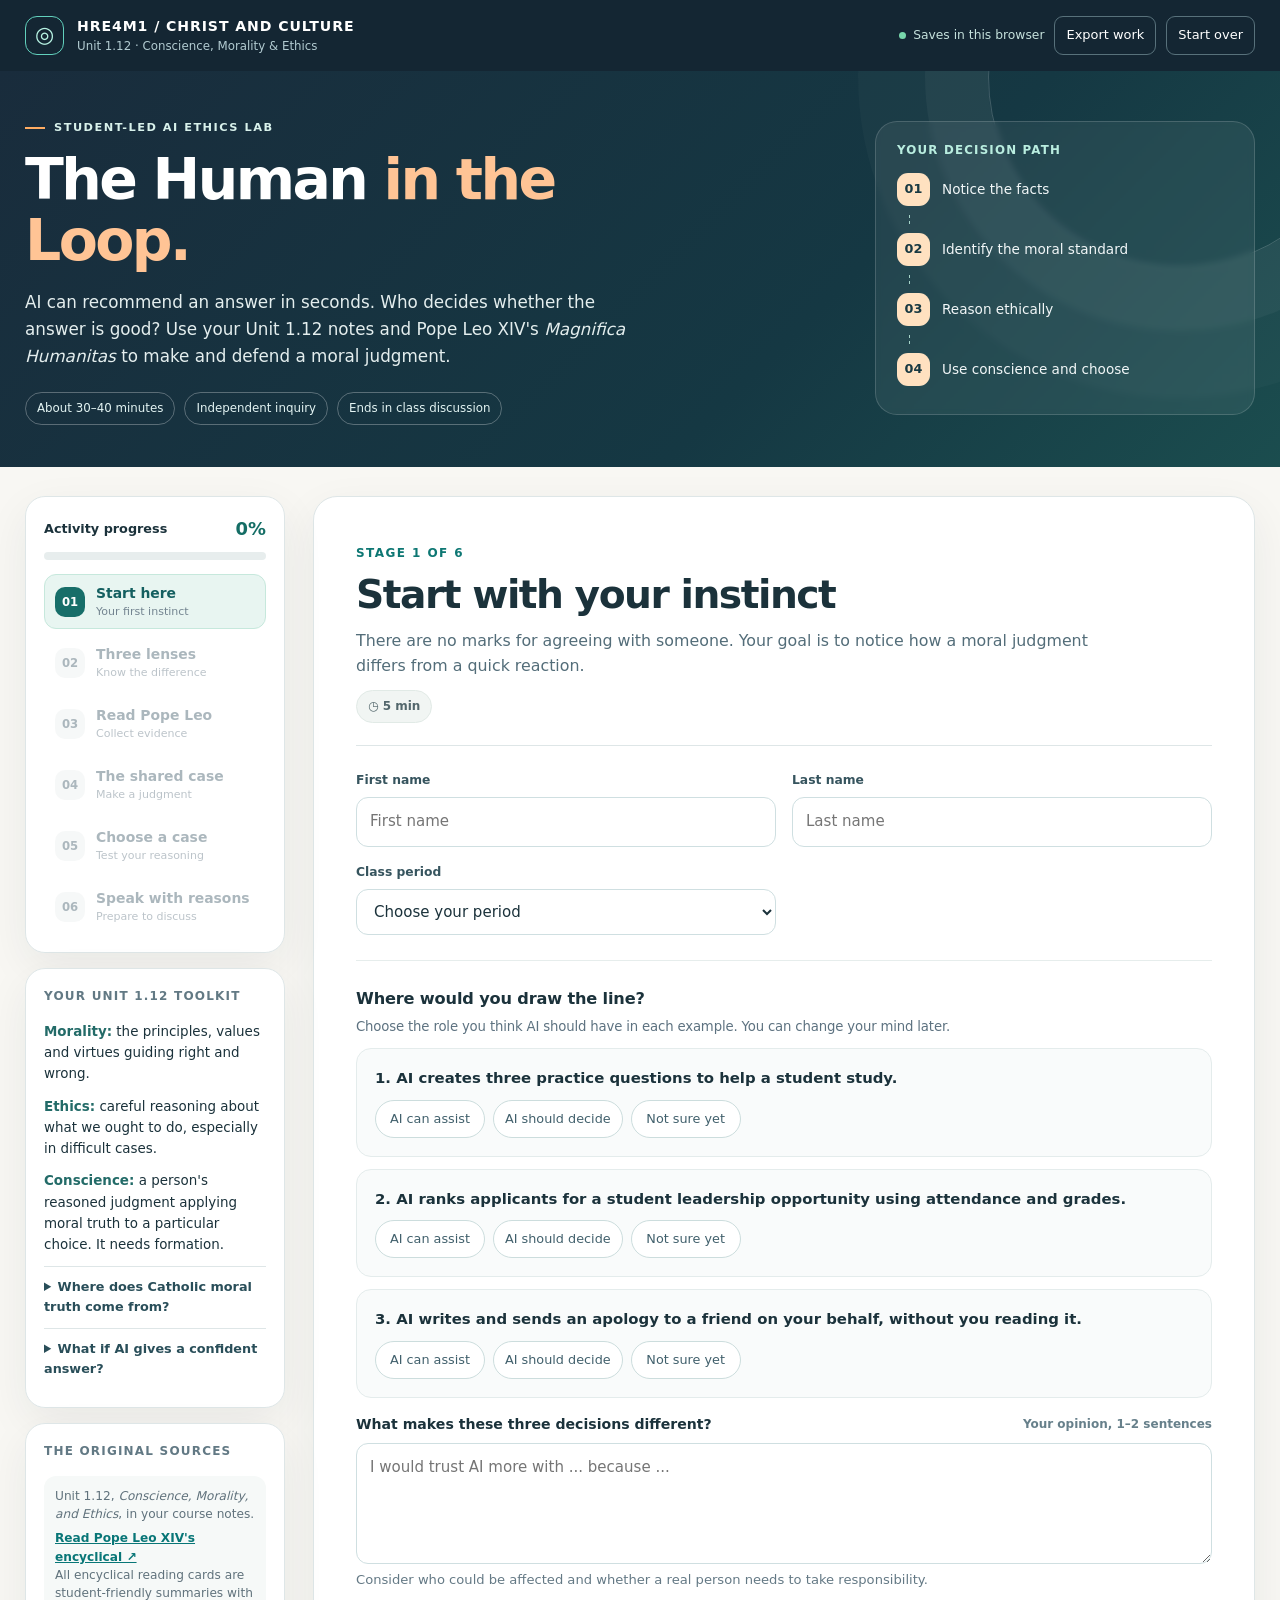
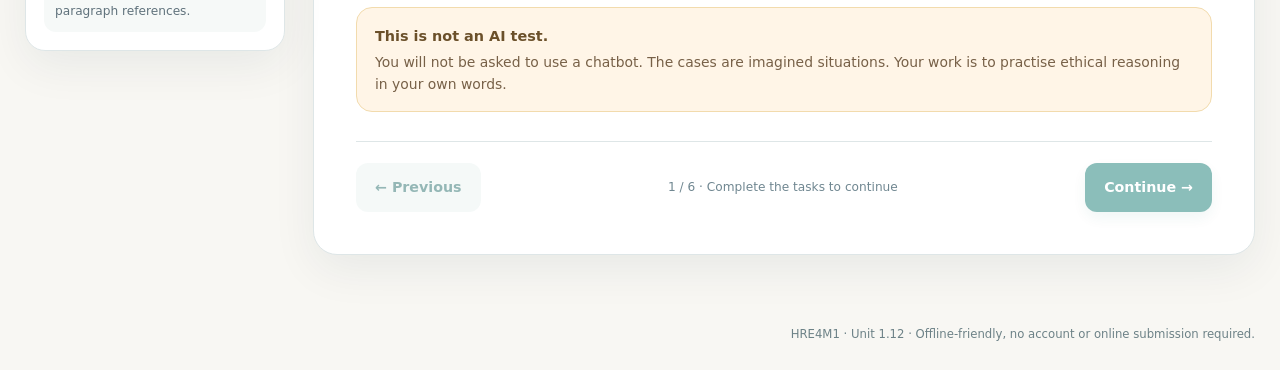
==== unit-1/ai-conscience-ethics-lab/index.html @ 75eed67e "Add Unit 1.12 AI conscience and ethics lab" ====
<!DOCTYPE html>
<html lang="en-CA">
<head>
<meta charset="UTF-8">
<meta name="viewport" content="width=device-width, initial-scale=1">
<meta name="theme-color" content="#152332">
<meta name="description" content="HRE4M1 Unit 1.12: A student-led Catholic moral discernment lab on AI, conscience, morality and ethics, engaging Pope Leo XIV's Magnifica Humanitas.">
<title>The Human in the Loop | HRE4M1 Unit 1.12</title>
<style>
:root{--navy:#142633;--navy2:#1f3c4b;--ink:#1b323b;--muted:#5d7280;--line:#dee6e7;--paper:#f8f7f3;--card:#fff;--sky:#dceaf0;--aqua:#137b7b;--aqua2:#e0f3ef;--tangerine:#ffac62;--gold:#c58d44;--gold2:#fff5e7;--lavender:#eae8f9;--red:#b0443d;--redbg:#fff1ee;--shadow:0 15px 45px rgba(19,45,53,.065);--radius:21px;--max:1300px}
*{box-sizing:border-box}html{scroll-behavior:smooth}body{margin:0;color:var(--ink);background:var(--paper);font:16px/1.58 system-ui,-apple-system,"Segoe UI",Arial,sans-serif}button,input,select,textarea{font:inherit}button{cursor:pointer}button:disabled{cursor:not-allowed;opacity:.48}a{color:#087677}a:hover{text-decoration-thickness:2px}::selection{background:#ccede8;color:#122930}
.sr{position:absolute;width:1px;height:1px;padding:0;margin:-1px;overflow:hidden;clip:rect(0,0,0,0);white-space:nowrap;border:0}
:focus-visible{outline:3px solid #e59a55;outline-offset:3px}
.topbar{background:var(--navy);color:#fff}.topbar-inner{max-width:var(--max);padding:15px 25px;display:flex;align-items:center;justify-content:space-between;gap:16px;margin:auto}.brand{display:flex;align-items:center;gap:13px}.brand-icon{height:39px;width:39px;border:1.5px solid #62d1bd;border-radius:12px;display:grid;place-items:center;color:#b7f3e3;font-size:22px;font-weight:900}.brand strong{display:block;letter-spacing:.065em;font-size:.88rem}.brand small{display:block;color:#b2cbd1;font-size:.74rem}.top-actions{display:flex;gap:10px;align-items:center}.save-state{color:#c5e1dc;font-size:.77rem;white-space:nowrap;display:flex;gap:7px;align-items:center}.dot{width:7px;height:7px;display:inline-block;border-radius:50%;background:#77d6ab}.text-btn{background:transparent;border:1px solid #58717b;color:#fff;border-radius:9px;padding:8px 11px;font-size:.81rem}.text-btn:hover{background:#2f4b57}
.hero{background:linear-gradient(135deg,#192c3c 0%,#153843 63%,#205e58 130%);color:#fff;position:relative;overflow:hidden}.hero:before{content:"";position:absolute;width:380px;height:380px;right:-90px;top:-185px;border:1px solid #ffffff30;border-radius:50%;box-shadow:0 0 0 63px #ffffff0a,0 0 0 130px #ffffff06}.hero-inner{max-width:var(--max);margin:auto;padding:40px 25px 42px;display:grid;grid-template-columns:1.18fr .82fr;gap:40px;align-items:center;position:relative;z-index:1}.eyebrow{display:inline-flex;gap:9px;align-items:center;text-transform:uppercase;letter-spacing:.13em;font-weight:800;font-size:.71rem;color:#d8f1eb}.eyebrow:before{content:"";width:20px;height:2px;background:var(--tangerine)}h1{margin:12px 0 10px;font-size:clamp(2rem,4.45vw,3.7rem);line-height:1.08;max-width:680px;letter-spacing:-.045em}h1 em{font-style:normal;color:#ffc495}.hero p{color:#e4eeee;max-width:620px;font-size:1.05rem;line-height:1.62}.hero-meta{display:flex;gap:9px;flex-wrap:wrap;margin-top:22px}.pill-dark{padding:6px 11px;border:1px solid #ffffff4a;color:#e3f4f3;border-radius:999px;font-size:.74rem}.signal{background:#ffffff10;border:1px solid #ffffff29;border-radius:22px;padding:19px 21px;max-width:380px;justify-self:end;width:100%;backdrop-filter:blur(3px)}.signal b{display:block;letter-spacing:.1em;color:#b9eddf;font-size:.74rem;margin-bottom:13px}.signal-row{display:flex;gap:12px;align-items:center;margin:9px 0}.signal-n{height:33px;width:33px;flex:none;display:grid;place-items:center;border-radius:11px;background:#ffe1c0;color:#183942;font-weight:900;font-size:.8rem}.signal-row span{font-size:.85rem;color:#f2f7f8}.signal-arrow{margin:0 0 0 12px;display:block;height:9px;border-left:1px dashed #a4d3c8}
.layout{max-width:var(--max);margin:0 auto;display:grid;grid-template-columns:260px minmax(0,1fr);gap:28px;padding:29px 25px 70px}.rail{align-self:start;position:sticky;top:18px;min-width:0}.rail-card{background:var(--card);border:1px solid var(--line);border-radius:20px;box-shadow:var(--shadow);padding:18px;margin-bottom:15px}.rail-title{font-size:.75rem;text-transform:uppercase;letter-spacing:.1em;color:#627984;font-weight:800;margin:0 0 15px}.progress-header{display:flex;justify-content:space-between;gap:10px;align-items:center;font-size:.8rem;font-weight:800}.progress-header strong{font-size:1.12rem;color:#146d65}.progress-track{height:8px;border-radius:99px;background:#e7eded;overflow:hidden;margin:9px 0 6px}.progress-fill{height:100%;background:linear-gradient(90deg,#0e817f,#61bf9f);border-radius:99px;transition:width .3s}.stepnav{display:flex;flex-direction:column;gap:6px;margin-top:14px}.stepbtn{width:100%;display:flex;align-items:center;gap:11px;background:transparent;text-align:left;border:1px solid transparent;border-radius:12px;padding:10px;line-height:1.2;color:#526a77}.stepbtn:not(:disabled):hover{background:#f2f8f8}.stepbtn.active{color:#145f60;background:#e8f5f1;border-color:#c6e8dc}.step-num{width:30px;height:30px;border-radius:10px;display:grid;place-items:center;background:#eef1f1;flex:none;font-size:.73rem;font-weight:900}.active .step-num{background:#176e69;color:#fff}.stepbtn.done .step-num{background:#cdeee3;color:#08765e}.stepbtn strong{font-size:.87rem;display:block}.stepbtn small{font-size:.69rem;color:#738490;display:block;margin-top:3px}.mini-tool p{margin:0 0 11px;font-size:.84rem}.term{font-weight:800;color:#236b68}.mini-tool details{border-top:1px solid var(--line);padding:10px 0;font-size:.8rem}.mini-tool summary{cursor:pointer;font-weight:800;color:#294e59}.mini-tool details p{margin:7px 0 0;color:#566e79}.source-small{border-radius:12px;background:#f6f9f8;padding:11px;font-size:.76rem;line-height:1.5;color:#60727c}.source-small a{display:block;margin-top:6px;font-weight:800}.main{min-width:0}.stage{background:#fff;border:1px solid var(--line);border-radius:24px;box-shadow:var(--shadow);padding:clamp(22px,3.5vw,42px);min-height:565px}.stage-top{display:flex;gap:12px;justify-content:space-between;align-items:start;flex-wrap:wrap;border-bottom:1px solid var(--line);padding-bottom:22px;margin-bottom:25px}.step-kicker{display:inline-block;color:#0d7773;font-size:.75rem;font-weight:900;letter-spacing:.12em;text-transform:uppercase}.stage h2{font-size:clamp(1.58rem,3.1vw,2.45rem);letter-spacing:-.038em;line-height:1.13;margin:9px 0}.stage-desc{font-size:.99rem;color:#536d79;max-width:780px;margin:10px 0 0}.est{display:inline-flex;align-items:center;background:#f1f5f3;border:1px solid #e1eae6;border-radius:999px;padding:6px 11px;color:#53676c;font-size:.75rem;white-space:nowrap;font-weight:750}.block-label{font-weight:900;font-size:1.01rem;margin:22px 0 11px;display:block;letter-spacing:-.01em}.block-label small{font-weight:400;color:var(--muted);display:block;line-height:1.45;margin-top:5px;font-size:.83rem}.hint{color:#647985;font-size:.82rem;margin:6px 0}.choice-grid{display:grid;grid-template-columns:repeat(3,minmax(0,1fr));gap:10px}.choice-card{background:#fff;border:1.5px solid #dbe5e6;border-radius:14px;padding:14px;min-height:76px;color:#25404e;text-align:left;font-size:.86rem;font-weight:700;line-height:1.45;transition:background .13s,border-color .13s,transform .13s}.choice-card:hover:not(:disabled){border-color:#4cafa4;transform:translateY(-1px)}.choice-card.selected{background:#e7f6f1;border-color:#13837d;box-shadow:inset 0 0 0 1px #13837d;color:#0b5f59}.choice-card.muted{opacity:.75}.field-grid{display:grid;grid-template-columns:repeat(2,minmax(0,1fr));gap:16px}.field label{display:block;font-size:.77rem;font-weight:850;color:#36545e;margin-bottom:7px}.field input,.field select,.field textarea,.big-text{display:block;width:100%;border:1.5px solid #cfdfe1;background:#fff;color:var(--ink);border-radius:12px;padding:12px 13px;outline:0;transition:border .13s,box-shadow .13s;font-size:.94rem}.field input:focus,.field select:focus,.field textarea:focus,.big-text:focus{border-color:#078580;box-shadow:0 0 0 3px #d5efeb}.field textarea,.big-text{min-height:115px;resize:vertical}.writing-label{display:flex;align-items:center;justify-content:space-between;gap:8px;font-weight:800;font-size:.88rem;margin:15px 0 8px}.writing-label small{color:#67808b;font-weight:650;font-size:.75rem}.guided{background:#f0f7f5;border-left:4px solid #38a59b;border-radius:0 14px 14px 0;padding:14px 17px;color:#294d54;margin:18px 0;font-size:.87rem}.guided strong{color:#0c675e}.guided small{display:block;font-size:.78rem;color:#5b7475;margin-top:4px}.divider{height:1px;background:#e6edec;margin:25px 0}.warm-row{background:#f9fbfb;border:1px solid #e4ecec;border-radius:15px;padding:18px;margin:12px 0}.warm-row strong{display:block;font-size:.93rem;margin-bottom:9px}.microchoice{display:flex;gap:8px;flex-wrap:wrap}.microchoice button{border:1px solid #ccdddd;background:#fff;border-radius:99px;padding:8px 11px;font-size:.8rem;color:#41606c;min-width:110px}.microchoice button[aria-pressed="true"]{background:#0f7772;border-color:#0f7772;color:#fff}.microchoice button:hover{border-color:#0f7772}.note-box{background:var(--gold2);border:1px solid #f2dbad;border-radius:16px;padding:15px 18px;margin:16px 0;color:#6b502a}.note-box p{margin:4px 0 0;font-size:.87rem;color:#776047}.note-box strong{font-size:.9rem}.quiz-item{border:1px solid #e2eaea;border-radius:16px;padding:20px;margin:14px 0;background:#fcfdfd}.quiz-item h3{font-size:1.01rem;line-height:1.45;margin:0 0 11px}.quiz-feedback{margin-top:12px;border-radius:10px;padding:10px 13px;font-size:.83rem;background:#fff3e3;color:#664f28}.quiz-feedback.good{background:#e8f7ef;color:#23674f}.legend-grid{display:grid;grid-template-columns:repeat(3,minmax(0,1fr));gap:13px}.legend{padding:18px;border:1px solid #dce6e6;border-radius:16px;background:#fafcfb}.legend .symbol{height:34px;width:34px;display:grid;place-items:center;border-radius:10px;background:#d8ecea;color:#186e6a;font-weight:900;margin-bottom:12px}.legend h3{font-size:1.04rem;margin:0 0 8px}.legend p{font-size:.85rem;margin:0;color:#607984}.lead-text{font-size:1.04rem;color:#425f6b;max-width:750px}.source-head{border:1px solid #e5e5ee;background:#f7f7fc;border-radius:17px;padding:17px 19px;display:flex;gap:15px;align-items:center;justify-content:space-between;flex-wrap:wrap}.source-head p{margin:3px 0 0;font-size:.82rem;color:#64707a}.source-head b{color:#334e64}.source-head a{font-weight:800;font-size:.8rem;white-space:nowrap}.evidence-grid{display:grid;grid-template-columns:repeat(2,minmax(0,1fr));gap:14px;margin-top:17px}.evidence-card{border:1.5px solid #d9e3e3;border-radius:17px;padding:18px;background:#fff;display:flex;flex-direction:column;min-height:248px}.evidence-card.saved{border-color:#238b80;background:#f2fbf8}.evidence-top{display:flex;justify-content:space-between;gap:12px;align-items:center;margin-bottom:7px}.ref{font-size:.69rem;font-weight:900;letter-spacing:.08em;text-transform:uppercase;color:#427c77}.ref-badge{display:inline-flex;gap:4px;align-items:center;border-radius:99px;background:#edeef9;color:#4b5b87;padding:5px 9px;font-weight:800;font-size:.67rem;white-space:nowrap}.evidence-card h3{font-size:1.05rem;line-height:1.3;margin:6px 0 8px}.source-quote{margin:2px 0 11px;border-left:3px solid #edb67c;padding:6px 10px;background:#fff7ee;color:#66441f;font-size:.87rem;font-weight:750;font-style:italic;border-radius:0 9px 9px 0}.evidence-card p{font-size:.85rem;line-height:1.55;color:#526c75;margin:0 0 14px}.evidence-card .source-action{margin-top:auto;display:flex;gap:10px;align-items:center;justify-content:space-between}.save-source{border:1.5px solid #b5d4cd;background:#f6fcfa;color:#0c6d66;border-radius:10px;padding:9px 13px;font-size:.8rem;font-weight:850}.evidence-card.saved .save-source{background:#096f69;border-color:#096f69;color:white}.source-action small{color:#758b94;font-size:.7rem}.vault{background:#eaf5f0;border:1px dashed #99cdbb;padding:14px;border-radius:14px;margin:21px 0}.vault .vault-entries{display:flex;gap:7px;flex-wrap:wrap;margin-top:8px}.vault-item{background:#fff;border:1px solid #bbddd3;color:#276c60;padding:5px 9px;border-radius:99px;font-size:.77rem;font-weight:750}.case-block{padding:23px;background:linear-gradient(135deg,#eaf1f5,#f7fbfa);border:1px solid #d3e0e5;border-radius:19px}.case-topline{display:flex;justify-content:space-between;gap:10px;flex-wrap:wrap;color:#31707a;text-transform:uppercase;letter-spacing:.11em;font-size:.71rem;font-weight:900}.case-block h3{font-size:1.55rem;line-height:1.23;letter-spacing:-.025em;margin:11px 0}.case-block p{font-size:.97rem;line-height:1.68;margin:0}.case-twist{border-top:1px solid #cfdddf;margin-top:16px;padding-top:14px;font-size:.88rem;font-weight:750;color:#234957}.columns2{display:grid;grid-template-columns:1fr 1fr;gap:17px}.tag-grid{display:flex;gap:9px;flex-wrap:wrap}.tag-btn{padding:10px 13px;border:1.5px solid #d8e2e1;background:#fff;color:#3b5d67;font-weight:800;border-radius:11px;font-size:.82rem}.tag-btn[aria-pressed="true"]{background:#e4f7f1;border-color:#07887c;color:#075e57}.reasoning-meter{background:#f8f9f5;border:1px solid #e4e8dc;border-radius:15px;padding:17px}.reasoning-meter h4{margin:0 0 10px;font-size:.9rem}.reasoning-meter p{font-size:.81rem;color:#5d7375;margin:5px 0}.compass-step{border-left:2px solid #bcdbd6;padding:0 0 3px 15px;margin:12px 0}.compass-step span{display:block;font-size:.71rem;font-weight:900;text-transform:uppercase;letter-spacing:.09em;color:#33887f}.compass-step strong{font-size:.86rem;line-height:1.45;display:block}.radio-list{display:grid;gap:9px}.radio-tile{display:block;text-align:left;width:100%;padding:13px 16px;border:1.5px solid #dce6e7;border-radius:13px;background:#fff;font-size:.88rem;color:#35535e;font-weight:650;line-height:1.52}.radio-tile[aria-pressed="true"]{border-color:#0b7a72;background:#eaf7f2;color:#165d59}.radio-tile span{display:block;font-size:.74rem;font-weight:450;color:#6b8190;margin-top:4px}.case-options{display:grid;grid-template-columns:repeat(2,minmax(0,1fr));gap:14px}.case-pick{text-align:left;display:flex;flex-direction:column;gap:9px;min-height:180px;background:#fff;border:2px solid #dce5e6;border-radius:17px;padding:18px}.case-pick[aria-pressed="true"]{border-color:#127d77;background:#f3fbf7}.case-pick .case-emoji{font-size:1.45rem}.case-pick strong{font-size:1.02rem}.case-pick small{font-size:.81rem;line-height:1.55;color:#637b84}.prepared{border:1px solid #bdded6;background:linear-gradient(135deg,#f0faf6,#fff);border-radius:19px;padding:23px;margin:21px 0}.prepared h3{margin:0 0 12px;font-size:1.27rem}.prepared .claim{font-size:1.13rem;font-weight:800;color:#205f5b;line-height:1.48;margin:7px 0}.prepared dt{font-size:.71rem;font-weight:900;letter-spacing:.09em;color:#527a77;text-transform:uppercase;margin-top:14px}.prepared dd{margin:4px 0 0;font-size:.87rem;white-space:pre-wrap;overflow-wrap:anywhere}.empty-data{color:#89969a;font-style:italic;font-size:.83rem}.help-question{border:1px solid #e5e6ec;border-radius:13px;background:#fbfbfe;padding:14px;font-size:.88rem;margin-top:8px}.help-question b{display:block;color:#273c55}.success{background:#e8f7ef;color:#1a6853;border-radius:12px;padding:11px 13px;font-size:.84rem;font-weight:700;margin:14px 0}.dialogue-guide{display:grid;grid-template-columns:repeat(3,1fr);gap:12px;margin:20px 0}.dialogue-guide div{border:1px solid #dce6e4;border-radius:13px;background:#fbfdfc;padding:14px;font-size:.82rem}.dialogue-guide b{display:block;color:#217167;margin-bottom:6px}.stage-footer{display:flex;align-items:center;justify-content:space-between;gap:12px;margin-top:29px;padding-top:21px;border-top:1px solid var(--line);flex-wrap:wrap}.btn{border:none;background:#0d776f;color:#fff;border-radius:12px;padding:13px 19px;font-size:.89rem;font-weight:850;box-shadow:0 6px 15px #157b6e22}.btn:hover:not(:disabled){background:#095c57}.btn-soft{background:#eaf3f1;color:#206966;box-shadow:none}.btn-soft:hover:not(:disabled){background:#d5ede7}.btn-out{border:1px solid #bdd6d0;background:#fff;color:#176962;box-shadow:none}.btn-out:hover:not(:disabled){background:#ecf7f4}.btn-warn{background:#fff6e7;color:#79552a;box-shadow:none;border:1px solid #e8d6b9}.secondary-actions{display:flex;gap:8px;flex-wrap:wrap}.footer-msg{font-size:.8rem;color:#6e8286}.completion-hint{font-size:.77rem;color:#875c2a;background:#fff6e8;border:1px solid #efd8b4;padding:8px 11px;border-radius:9px;display:inline-block;margin:6px 0}.stage-index{color:#708791;font-size:.76rem}.banner{margin-top:17px;display:flex;gap:14px;background:#fbf2e7;border:1px solid #f1dfc8;border-radius:16px;padding:16px}.banner-icon{width:38px;height:38px;border-radius:12px;background:#ffdbb5;color:#7f4c23;display:grid;place-items:center;flex:none;font-weight:900}.banner b{display:block;font-size:.86rem}.banner p{font-size:.8rem;color:#765c47;margin:2px 0 0}.report-actions{display:flex;gap:10px;flex-wrap:wrap;margin:16px 0}.report-actions button{font-size:.81rem}#live-status{position:fixed;right:20px;bottom:20px;max-width:min(380px,calc(100% - 40px));background:#173d42;color:#fff;box-shadow:0 10px 35px #0003;padding:13px 17px;border-radius:12px;font-size:.84rem;z-index:30;display:none}.footer-page{max-width:var(--max);padding:0 25px 27px;margin:auto;text-align:right;color:#6d8287;font-size:.73rem}.footnote-source{font-size:.77rem;color:#71858b;margin-top:18px}.footnote-source a{font-weight:800}
@media(max-width:1050px){.layout{grid-template-columns:218px minmax(0,1fr);gap:18px}.hero-inner{grid-template-columns:1.3fr .7fr}.signal{padding:14px}.evidence-grid{gap:10px}.evidence-card{padding:15px}}
@media(max-width:820px){.hero-inner{grid-template-columns:1fr}.signal{max-width:none;justify-self:stretch;display:grid;grid-template-columns:repeat(4,1fr);gap:8px}.signal b{grid-column:1/-1}.signal-row{display:block;text-align:center;margin:0}.signal-n{margin:0 auto 5px}.signal-row span{font-size:.7rem;display:block}.signal-arrow{display:none}.layout{grid-template-columns:1fr}.rail{position:static;display:grid;grid-template-columns:1fr 1fr;gap:12px}.rail-card{margin:0}.stepnav{display:grid;grid-template-columns:repeat(3,1fr);gap:5px}.stepbtn{padding:7px;gap:6px}.stepbtn strong{font-size:.7rem}.stepbtn small{display:none}.step-num{width:24px;height:24px;border-radius:7px}.legend-grid{grid-template-columns:1fr 1fr 1fr}}
@media(max-width:610px){.topbar-inner{padding:11px 15px}.brand-icon{width:32px;height:32px}.brand strong{font-size:.75rem}.brand small{font-size:.65rem}.top-actions .save-state{display:none}.text-btn{padding:6px 8px}.hero-inner{padding:30px 17px}.hero p{font-size:.93rem}.layout{padding:17px 13px 48px;gap:14px}.rail{grid-template-columns:1fr}.rail-card{padding:13px}.rail-card.mini-tool{display:none}.stepnav{grid-template-columns:repeat(3,1fr)}.rail-title{margin-bottom:8px}.stepbtn{justify-content:start}.stage{padding:20px 15px;border-radius:18px;min-height:0}.stage-top{padding-bottom:15px;margin-bottom:15px}.stage h2{font-size:1.7rem}.legend-grid,.evidence-grid,.columns2,.case-options,.field-grid,.dialogue-guide{grid-template-columns:1fr}.evidence-card{min-height:0}.choice-grid{grid-template-columns:1fr}.source-head{display:block}.source-head a{display:block;margin-top:12px}.case-block{padding:18px}.signal{gap:3px;padding:12px}.signal-row span{font-size:.65rem}.stage-footer{flex-direction:column;align-items:stretch}.stage-footer .btn{width:100%}.stage-footer .stage-index{text-align:center}.footnote-source{line-height:1.5}}
@media(prefers-reduced-motion:reduce){html{scroll-behavior:auto}*,*:before,*:after{transition:none!important;animation:none!important}}
@media print{.topbar,.hero,.rail,#stage-root,.footer-page,#live-status{display:none!important}body{background:#fff;color:#000}.layout{display:block;padding:0;max-width:none}.main,.stage{padding:0;border:none;box-shadow:none;min-height:0}.hide-print{display:none!important}#print-report{display:block!important;position:static!important;padding:20px!important;border:0!important;background:#fff!important}.prepared{border:1px solid #777;background:#fff;break-inside:avoid}.print-section{break-inside:avoid;margin-bottom:18px}.print-head{font-size:19pt;margin:0 0 10px}.print-sub{font-size:10pt}a{color:inherit;text-decoration:none}h3{break-after:avoid}}
</style>
</head>
<body>
<header class="topbar">
 <div class="topbar-inner">
  <div class="brand"><div class="brand-icon" aria-hidden="true">◎</div><div><strong>HRE4M1 / CHRIST AND CULTURE</strong><small>Unit 1.12 · Conscience, Morality & Ethics</small></div></div>
  <div class="top-actions"><span class="save-state"><i class="dot" aria-hidden="true"></i> Saves in this browser</span><button type="button" class="text-btn" id="save-menu">Export work</button><button type="button" class="text-btn" id="reset-btn">Start over</button></div>
 </div>
</header>
<section class="hero" aria-label="Activity introduction"><div class="hero-inner">
 <div><span class="eyebrow">Student-led AI ethics lab</span><h1>The Human <em>in the Loop.</em></h1><p>AI can recommend an answer in seconds. Who decides whether the answer is good? Use your Unit 1.12 notes and Pope Leo XIV's <i>Magnifica Humanitas</i> to make and defend a moral judgment.</p><div class="hero-meta"><span class="pill-dark">About 30–40 minutes</span><span class="pill-dark">Independent inquiry</span><span class="pill-dark">Ends in class discussion</span></div></div>
 <div class="signal" aria-label="The moral reasoning pathway"><b>YOUR DECISION PATH</b><div class="signal-row"><div class="signal-n">01</div><span>Notice the facts</span></div><span class="signal-arrow"></span><div class="signal-row"><div class="signal-n">02</div><span>Identify the moral standard</span></div><span class="signal-arrow"></span><div class="signal-row"><div class="signal-n">03</div><span>Reason ethically</span></div><span class="signal-arrow"></span><div class="signal-row"><div class="signal-n">04</div><span>Use conscience and choose</span></div></div>
</div></section>
<div class="layout">
 <aside class="rail" aria-label="Lesson progress and reference tools">
  <section class="rail-card"><div class="progress-header"><span>Activity progress</span><strong id="progress-pct">0%</strong></div><div class="progress-track" role="progressbar" aria-label="Activity progress" aria-valuemin="0" aria-valuemax="100" aria-valuenow="0" id="progress-bar"><div class="progress-fill" id="progress-fill" style="width:0%"></div></div><div class="stepnav" id="stepnav"></div></section>
  <section class="rail-card mini-tool"><h2 class="rail-title">Your Unit 1.12 toolkit</h2><p><span class="term">Morality:</span> the principles, values and virtues guiding right and wrong.</p><p><span class="term">Ethics:</span> careful reasoning about what we ought to do, especially in difficult cases.</p><p><span class="term">Conscience:</span> a person's reasoned judgment applying moral truth to a particular choice. It needs formation.</p><details><summary>Where does Catholic moral truth come from?</summary><p>God is the ultimate source of goodness. Scripture, Tradition, Church teaching and natural law help us discover and apply that truth, not simply follow our feelings. See Unit 1.12, CCC 1777 and 1785.</p></details><details><summary>What if AI gives a confident answer?</summary><p>Speed and confidence are not evidence of a formed conscience. Ask what the answer assumes, who is affected and who will take responsibility.</p></details></section>
  <section class="rail-card"><h2 class="rail-title">The original sources</h2><div class="source-small">Unit 1.12, <i>Conscience, Morality, and Ethics</i>, in your course notes.<a target="_blank" rel="noopener noreferrer" href="https://www.vatican.va/content/leo-xiv/en/encyclicals/documents/20260515-magnifica-humanitas.html">Read Pope Leo XIV's encyclical ↗</a><span>All encyclical reading cards are student-friendly summaries with paragraph references.</span></div></section>
 </aside>
 <main class="main"><article class="stage" id="stage" tabindex="-1"><div id="stage-root" aria-live="off"></div><div id="print-report" hidden></div></article></main>
</div>
<div class="footer-page">HRE4M1 · Unit 1.12 · Offline-friendly, no account or online submission required.</div>
<div id="live-status" role="status" aria-live="polite"></div>
<script>
(()=>{'use strict';
const STORAGE='hre4m1-unit112-human-loop-v1';
const SOURCE_URL='https://www.vatican.va/content/leo-xiv/en/encyclicals/documents/20260515-magnifica-humanitas.html';
const STEPS=[['01','Start here','Your first instinct'],['02','Three lenses','Know the difference'],['03','Read Pope Leo','Collect evidence'],['04','The shared case','Make a judgment'],['05','Choose a case','Test your reasoning'],['06','Speak with reasons','Prepare to discuss']];
const DEF={firstName:'',lastName:'',period:'',warm:{help:'',fair:'',apology:''},warmNote:'',quiz:{},connectNote:'',leoAnswer:'',evidence:[],principles:[],mainAction:'',mainReason:'',chooseCase:'',caseBenefit:'',caseResponse:'',caseEvidence:'',finalPosition:'',finalClaim:'',counter:'',classQuestion:'',afterTalk:'',currentStep:0,maxUnlocked:0};
const evidence=[
 {id:'person',refs:'§§97–99',title:'AI is not a moral person',tag:'CONSCIENCE',quote:'Nor do they have a moral conscience',text:'Leo describes AI as powerful at processing information, but not as a human being with lived experience, moral conscience, freedom or personal responsibility. People must make moral judgments and remain accountable.'},
 {id:'wisdom',refs:'§100',title:'Useful is not the same as wise',tag:'JUDGMENT',text:'AI can make complex tasks easier. But instant answers may weaken our own critical thinking. Its outputs can look objective while reflecting assumptions and limits in the training process.'},
 {id:'design',refs:'§§102–105',title:'A system carries human choices',tag:'DIGNITY & JUSTICE',quote:'we cannot consider AI to be morally neutral',text:'When AI helps decide opportunities or reputations, its design choices can favour some people and exclude others. Leo calls for clear human accountability, the ability to challenge decisions and remedies for harm.'},
 {id:'truth',refs:'§§132–137',title:'Truth is a common good',tag:'HONESTY & TRUST',quote:'truth is a common good',text:'AI can help people communicate, but it can also amplify misleading narratives and apparent agreement. Responsible users verify facts and consider whether their use builds trust, truth and informed public discussion.'},
 {id:'good',refs:'§§100–101, 106, 129',title:'Technology can serve the good',tag:'RESPONSIBLE USE',text:'Leo does not reject innovation. He recognizes benefits, including better tools and services, while urging careful moral judgment, human-centred safeguards and attention to those most vulnerable.'}
];
const principles=['Human dignity','Truth and honesty','Justice and fairness','Love of neighbour','Personal responsibility','Virtue and integrity'];
const caseActions=[['review','Use AI for recommendations, with human review and a genuine appeal process.'],['pause','Pause the system until staff can check fairness, errors and safeguards.'],['automatic','Allow AI recommendations to become final decisions to save staff time.'],['ban','Reject all AI-based decision support in this situation.']];
const positions=[['human','AI may assist, but humans must make final high-stakes decisions that affect people.'],['guard','Some decisions can be delegated to AI if rights, transparency and appeal are protected.'],['limited','AI should be used only for lower-stakes tasks, not decisions about people.'],['unsure','I am still deciding where the line should be.']];
const quiz=[
 {id:'q1',prompt:'A school says that students should be treated honestly and fairly, even when cheating might bring a better grade.',correct:'morality',why:'This names standards of right and wrong, which is the role of morality.'},
 {id:'q2',prompt:'Before adopting AI grading, a teacher studies possible benefits, sources of bias, privacy and the effects on students.',correct:'ethics',why:'This compares facts, duties and effects to reason about a difficult decision, which is ethics.'},
 {id:'q3',prompt:'After weighing the situation against the principles, a student judges, “I should disclose how I used AI instead of claiming it as entirely my own work.”',correct:'conscience',why:'This is a person\'s practical judgment about what they should do here, which is conscience.'}
];
function load(){try{const raw=JSON.parse(localStorage.getItem(STORAGE));if(!raw||typeof raw!=='object')return structuredClone(DEF);return {...structuredClone(DEF),...raw,warm:{...DEF.warm,...(raw.warm||{})},quiz:{...DEF.quiz,...(raw.quiz||{})},evidence:Array.isArray(raw.evidence)?raw.evidence:[],principles:Array.isArray(raw.principles)?raw.principles:[]};}catch(e){return structuredClone(DEF)}}
let s=load();const root=document.getElementById('stage-root');const nav=document.getElementById('stepnav');
const esc=x=>String(x??'').replace(/[&<>"']/g,c=>({'&':'&amp;','<':'&lt;','>':'&gt;','"':'&quot;',"'":'&#39;'}[c]));
const n=x=>String(x||'').trim().length;
function save(){try{localStorage.setItem(STORAGE,JSON.stringify(s));}catch(e){}};
function toast(t){let el=document.getElementById('live-status');el.textContent=t;el.style.display='block';clearTimeout(toast._t);toast._t=setTimeout(()=>{el.style.display='none'},3300)}
function complete(i){switch(i){case 0:return n(s.firstName)>=1&&n(s.lastName)>=1&&!!s.period&&['help','fair','apology'].every(k=>!!s.warm[k])&&n(s.warmNote)>=18;case 1:return quiz.every(q=>s.quiz[q.id]===q.correct)&&n(s.connectNote)>=30;case 2:return s.evidence.length>=2&&s.leoAnswer==='b';case 3:return s.principles.length>=1&&!!s.mainAction&&n(s.mainReason)>=75;case 4:return !!s.chooseCase&&n(s.caseBenefit)>=22&&n(s.caseResponse)>=75&&!!s.caseEvidence;case 5:return !!s.finalPosition&&n(s.finalClaim)>=90&&n(s.counter)>=30&&n(s.classQuestion)>=16;default:return false}}
function percent(){return Math.round(STEPS.reduce((a,x,i)=>a+(complete(i)?1:0),0)*100/STEPS.length)}
function updateProgress(){const p=percent();document.getElementById('progress-pct').textContent=p+'%';document.getElementById('progress-fill').style.width=p+'%';document.getElementById('progress-bar').setAttribute('aria-valuenow',p);nav.innerHTML=STEPS.map(([num,title,sub],i)=>{const done=complete(i),active=s.currentStep===i,open=i<=s.maxUnlocked||done;return `<button class="stepbtn ${active?'active':''} ${done?'done':''}" data-step="${i}" ${open?'':'disabled'} ${active?'aria-current="step"':''}><span class="step-num">${done?'✓':num}</span><span><strong>${title}</strong><small>${sub}</small></span></button>`}).join('');}
function chip(a,k,val,label){let selected=(s[k]===val);return `<button type="button" class="choice-card ${selected?'selected':''}" ${selected?'aria-pressed="true"':'aria-pressed="false"'} data-set="${k}" data-val="${esc(val)}">${label}</button>`}
function micro(k,val,label){return `<button type="button" aria-pressed="${s.warm[k]===val}" data-warm="${k}" data-val="${esc(val)}">${label}</button>`}
function ta(key,placeholder='',hint=''){return `<textarea class="big-text" data-bind="${key}" rows="4" spellcheck="true" placeholder="${esc(placeholder)}">${esc(s[key])}</textarea>${hint?`<div class="hint">${hint}</div>`:''}`}
function heading(k,title,desc,min='5–7 min'){return `<div class="stage-top"><div><span class="step-kicker">Stage ${k} of 6</span><h2>${title}</h2><p class="stage-desc">${desc}</p></div><span class="est" aria-label="Estimated completion time">◷ ${min}</span></div>`}
function controls(i){return `<div class="stage-footer"><button type="button" class="btn btn-soft" data-action="back" ${i===0?'disabled':''}>← Previous</button><span class="stage-index">${i+1} / ${STEPS.length}${complete(i)?' · Stage complete':' · Complete the tasks to continue'}</span><button type="button" class="btn" data-action="next" ${complete(i)?'':'disabled'}>${i===STEPS.length-1?'Review discussion card ↑':'Continue →'}</button></div>`}
function reminder(t){return `<div class="guided"><strong>Remember the lesson:</strong> ${t}</div>`}
function renderStart(){return heading(1,'Start with your instinct','There are no marks for agreeing with someone. Your goal is to notice how a moral judgment differs from a quick reaction.','5 min')+`<div class="field-grid"><div class="field"><label for="first">First name</label><input id="first" autocomplete="given-name" data-bind="firstName" value="${esc(s.firstName)}" placeholder="First name"></div><div class="field"><label for="last">Last name</label><input id="last" autocomplete="family-name" data-bind="lastName" value="${esc(s.lastName)}" placeholder="Last name"></div><div class="field"><label for="period">Class period</label><select id="period" data-bind="period"><option value="">Choose your period</option>${[1,2,3,4,5].map(x=>`<option value="${x}" ${s.period===String(x)?'selected':''}>Period ${x}</option>`).join('')}</select></div></div><div class="divider"></div><span class="block-label">Where would you draw the line?<small>Choose the role you think AI should have in each example. You can change your mind later.</small></span>${[
 ['help','AI creates three practice questions to help a student study.'],
 ['fair','AI ranks applicants for a student leadership opportunity using attendance and grades.'],
 ['apology','AI writes and sends an apology to a friend on your behalf, without you reading it.']
 ].map(([k,txt],i)=>`<div class="warm-row"><strong>${i+1}. ${txt}</strong><div class="microchoice">${micro(k,'assist','AI can assist')}${micro(k,'decide','AI should decide')}${micro(k,'unsure','Not sure yet')}</div></div>`).join('')}
 <div class="writing-label"><span>What makes these three decisions different?</span><small>Your opinion, 1–2 sentences</small></div>${ta('warmNote','I would trust AI more with ... because ...','Consider who could be affected and whether a real person needs to take responsibility.')}
 <div class="note-box"><strong>This is not an AI test.</strong><p>You will not be asked to use a chatbot. The cases are imagined situations. Your work is to practise ethical reasoning in your own words.</p></div>`+controls(0)}
function renderQuiz(){return heading(2,'Three tools for a moral choice','Use the central ideas from your Unit 1.12 notes before you apply them to AI. These words are connected, but they do different jobs.','5–6 min')+`<div class="legend-grid"><div class="legend"><div class="symbol">M</div><h3>Morality</h3><p>The standards and virtues that tell us what good is.</p></div><div class="legend"><div class="symbol">E</div><h3>Ethics</h3><p>Thinking carefully about why an action should be done.</p></div><div class="legend"><div class="symbol">C</div><h3>Conscience</h3><p>A reasoned judgment about what I ought to do here.</p></div></div>${reminder('From the Catholic perspective, conscience does not invent the moral standard. It must be formed by truth, reason, Scripture and the Church, then guide a real choice (CCC 1777, 1785).')}<span class="block-label">Sort each statement by its main role.</span>${quiz.map((q,i)=>`<div class="quiz-item"><h3>${i+1}. ${q.prompt}</h3><div class="microchoice">${['morality','ethics','conscience'].map(v=>`<button type="button" data-quiz="${q.id}" data-val="${v}" aria-pressed="${s.quiz[q.id]===v}">${v.charAt(0).toUpperCase()+v.slice(1)}</button>`).join('')}</div>${s.quiz[q.id]?`<div class="quiz-feedback ${s.quiz[q.id]===q.correct?'good':''}" role="status">${s.quiz[q.id]===q.correct?'✓ '+q.why:'Not quite. Ask: is this a principle, a process of reasoning, or a personal judgment? Try again.'}</div>`:''}</div>`).join('')}<div class="writing-label"><span>Connect the three ideas.</span><small>2 sentences</small></div>${ta('connectNote','A person using AI needs morality to ..., ethics to ..., and conscience to ...','Explain why a fast answer or a strong feeling cannot, by itself, settle a moral question.')}`+controls(1)}
function sourceCard(e){const have=s.evidence.includes(e.id);return `<article class="evidence-card ${have?'saved':''}"><div class="evidence-top"><span class="ref">Pope Leo XIV · ${e.refs}</span><span class="ref-badge">${e.tag}</span></div><h3>${e.title}</h3>${e.quote?`<blockquote class="source-quote">“${e.quote}”</blockquote>`:''}<p>${e.text}</p><div class="source-action"><button type="button" class="save-source" data-ev="${e.id}" aria-pressed="${have}">${have?'✓ In my evidence bank':'+ Add as evidence'}</button><small>Paraphrase of source</small></div></article>`}
function vault(){return `<div class="vault"><strong>My evidence bank: ${s.evidence.length} / 5 selected</strong><div class="vault-entries">${s.evidence.length?s.evidence.map(id=>{const e=evidence.find(x=>x.id===id);return `<span class="vault-item">${e.refs} · ${e.title}</span>`}).join(''):'<span class="hint">Choose at least two ideas you could use to defend a view in discussion.</span>'}</div></div>`}
function renderLeo(){return heading(3,'Read Pope Leo, not just a headline','In May 2026, Pope Leo XIV published <i>Magnifica Humanitas</i>. Read these short, student-friendly summaries and collect the ideas you might use as evidence.','7–8 min')+`<div class="source-head"><div><b><i>Magnifica Humanitas</i></b><p>Encyclical on safeguarding human dignity in the age of artificial intelligence · 15 May 2026</p></div><a href="${SOURCE_URL}" target="_blank" rel="noopener noreferrer">View the original Vatican text ↗</a></div><div class="evidence-grid">${evidence.map(sourceCard).join('')}</div>${vault()}<div class="quiz-item"><h3>Which statement best captures the encyclical's approach?</h3><div class="radio-list">${[
 ['a','Because AI has no conscience, all AI tools are morally wrong.'],
 ['b','AI can help people, but humans must judge its use against truth, dignity and responsibility.'],
 ['c','As long as AI is accurate or efficient, it can make our moral decisions.']
 ].map(([val,txt])=>`<button class="radio-tile" type="button" data-leo="${val}" aria-pressed="${s.leoAnswer===val}">${txt}</button>`).join('')}</div>${s.leoAnswer?`<div class="quiz-feedback ${s.leoAnswer==='b'?'good':''}" role="status">${s.leoAnswer==='b'?'✓ Yes. This connects his concern for genuine human judgment with recognition that technology can help.':'Review §§99–106. Leo describes both real benefits and the ongoing duty to make responsible human moral judgments.'}</div>`:''}</div><div class="footnote-source">Source: Pope Leo XIV, <i>Magnifica Humanitas</i> (2026), especially §§97–106 and 132–137. The cards are paraphrases for classroom study, not direct quotations.</div>`+controls(2)}
function summaryRail(){return `<div class="reasoning-meter"><h4>YOUR DECISION MAP</h4><div class="compass-step"><span>1 · Facts</span><strong>What has actually happened?</strong></div><div class="compass-step"><span>2 · Morality</span><strong>What human good or moral principle is at stake?</strong></div><div class="compass-step"><span>3 · Ethics</span><strong>Why is one response better? Consider effects and fairness.</strong></div><div class="compass-step"><span>4 · Conscience</span><strong>What should a responsible person choose?</strong></div></div>`}
function renderMainCase(){return heading(4,'The decision is not only technical','Everyone in the class will examine this same situation. Build a reasoned judgment that you can explain aloud later.','7–9 min')+`<div class="case-block"><div class="case-topline"><span>Shared case / Scenario 01</span><span>Imagined situation</span></div><h3>The AI shortlist</h3><p>A school is considering an AI tool that ranks students for a limited number of leadership opportunities. The system uses attendance, grades and activity records. Staff say it saves hours of work. One student is ranked very low after missing school while helping to care for a family member. The AI labels the student "unmotivated." Staff cannot explain the ranking, and students have no way to appeal it.</p><div class="case-twist">The question: Should the school accept this ranking, change how the tool is used or reject it? What makes the answer morally good?</div></div><div class="columns2" style="margin-top:19px"><div><span class="block-label" style="margin-top:0">1. Which moral principles are most important?<small>Choose one or two. These are standards, not simply feelings.</small></span><div class="tag-grid">${principles.map(p=>`<button type="button" class="tag-btn" data-principle="${esc(p)}" aria-pressed="${s.principles.includes(p)}">${p}</button>`).join('')}</div><span class="block-label">2. What should the school do?<small>Pick a response. Your reasoning matters as much as your choice.</small></span><div class="radio-list">${caseActions.map(([v,label])=>`<button type="button" class="radio-tile" data-main="${v}" aria-pressed="${s.mainAction===v}">${label}</button>`).join('')}</div></div><div>${summaryRail()}</div></div><div class="writing-label"><span>3. What should the people in charge decide, and why?</span><small>About 3–4 sentences</small></div>${ta('mainReason','The moral principle at stake is ... . From an ethical perspective ... . A well-formed conscience would ... . In §§... Pope Leo explains ... .','Use one lesson concept and one idea from Pope Leo. Consider who is affected and who is accountable.')}${vault()}${reminder('Morality supplies a standard; ethics checks the facts, duties and likely consequences; conscience judges what a person should freely do. A machine may inform that judgment but is not personally accountable for it.')}`+controls(3)}
function renderOtherCase(){const isCrowd=s.chooseCase==='crowd';let scenario=isCrowd?{name:'The artificial crowd',type:'MEDIA & PUBLIC OPINION',text:'A campaign launches hundreds of AI-run social accounts that praise a proposed community policy. The posts do not invent specific facts, but they make the policy look far more popular than it really is. People begin repeating that "everyone supports it," and officials treat that apparent popularity as evidence.',twist:'Is a message honest if its facts are accurate but the apparent public support is manufactured? Who should take responsibility?'}:{name:'The perfect assignment',type:'SCHOOL & LEARNING',text:'An AI study assistant can explain difficult ideas and generate practice questions. A student uses it to write an entire reflective assignment, submits the response unchanged, and says the work is completely their own. The student argues that AI made learning quicker and reduced stress.',twist:'Where is the line between useful assistance and letting a tool replace your own judgment, learning and honesty?'};
return heading(5,'Choose the case you want to discuss','Pick the AI issue you find most interesting. You must identify the strongest argument on the other side before you defend your own conclusion.','6–8 min')+`<div class="case-options"><button type="button" class="case-pick" data-case="crowd" aria-pressed="${isCrowd}"><span class="case-emoji" aria-hidden="true">◉</span><strong>Artificial popularity</strong><small>AI accounts make public support look bigger than it really is. Is it a form of dishonesty?</small></button><button type="button" class="case-pick" data-case="school" aria-pressed="${s.chooseCase==='school'}"><span class="case-emoji" aria-hidden="true">✎</span><strong>The AI-written assignment</strong><small>A student gets a perfect response from a tool. Is the choice fair and honest?</small></button></div>${s.chooseCase?`<div class="case-block" style="margin-top:20px"><div class="case-topline"><span>${scenario.type}</span><span>Imagined situation</span></div><h3>${scenario.name}</h3><p>${scenario.text}</p><div class="case-twist">${scenario.twist}</div></div><div class="writing-label"><span>1. Make the strongest argument FOR the AI use described.</span><small>1–2 sentences</small></div>${ta('caseBenefit','Someone might support it because ...','Explain a real benefit or reason somebody could give, even if you disagree.')}
<div class="writing-label"><span>2. Now make your own reasoned moral judgment.</span><small>3–4 sentences</small></div>${ta('caseResponse','I think ... because ... . Lesson 1.12 helps me see ... . Pope Leo’s argument in §... is relevant because ...','State your personal view, explain a moral principle, and connect it to the encyclical. Do not just say you like or dislike AI.')}
<span class="block-label">3. Which part of Leo's encyclical best supports your response?<small>Choose one passage to cite in the class discussion.</small></span><div class="radio-list">${evidence.map(e=>`<button type="button" class="radio-tile" data-caseevidence="${e.id}" aria-pressed="${s.caseEvidence===e.id}"><b>${e.refs}:</b> ${e.title}</button>`).join('')}</div>`:`<div class="guided"><strong>Your choice:</strong> Select a case above to reveal the situation and response tools.</div>`}${reminder('Thoughtful disagreement is allowed. Explain what the Church teaches, then make a defensible personal judgment using the facts, moral principles and evidence.')}`+controls(4)}
function discussionPreview(){const title=s.finalPosition?positions.find(x=>x[0]===s.finalPosition)?.[1]:'Choose a position first';const ev=evidence.find(x=>x.id===s.caseEvidence);const selected=s.evidence.map(x=>evidence.find(e=>e.id===x)).filter(Boolean).map(e=>e.refs+' '+e.title).join('; ');return `<div class="prepared" id="discussion-card"><span class="step-kicker">My discussion card · for our class conversation</span><h3>How far should AI make decisions for us?</h3><div class="claim">${esc(title)}</div><dl><dt>My reasoned position</dt><dd>${s.finalClaim?esc(s.finalClaim):'<span class="empty-data">Your explanation will appear here.</span>'}</dd><dt>Evidence I can mention from Pope Leo</dt><dd>${esc(selected||'Choose ideas from the reading stage.')}${ev?'; '+esc(ev.refs+' '+ev.title):''}</dd><dt>Another view worth considering</dt><dd>${s.counter?esc(s.counter):'<span class="empty-data">Add a counterargument.</span>'}</dd><dt>My question for the class</dt><dd>${s.classQuestion?esc(s.classQuestion):'<span class="empty-data">Add one real question.</span>'}</dd></dl></div>`}
function renderDiscuss(){return heading(6,'Arrive ready to speak','Your work now becomes your discussion preparation. You will have a clear claim, a reference from Pope Leo, a challenge to your own view and a question for your classmates.','6–8 min')+`<div class="note-box"><strong>Class discussion: one essential question</strong><p style="font-size:1.06rem;color:#314c54;margin-top:5px"><b>How far should we allow AI to make decisions for us, and what must human conscience never hand over?</b></p></div><div class="guided"><strong>Revisit your first instinct:</strong> When you began, you said ${s.warm.fair==='decide'?'AI should decide':s.warm.fair==='assist'?'AI can assist':'you were unsure'} about AI ranking students for an opportunity. After the reading and your case analysis, has that view changed? Use what you have learned to explain your position below.</div><span class="block-label">1. Choose your current position.<small>There is space for responsible disagreement and uncertainty.</small></span><div class="radio-list">${positions.map(([v,t])=>`<button type="button" class="radio-tile" data-position="${v}" aria-pressed="${s.finalPosition===v}">${t}</button>`).join('')}</div><div class="writing-label"><span>2. Explain your position with reasons and evidence.</span><small>3–5 sentences</small></div>${ta('finalClaim','I believe ... . The moral principle is ... . Ethical reasoning matters because ... . Conscience should ... . Pope Leo’s argument in §... supports or challenges this because ...','Show how morality, ethics and conscience work together. Use a specific idea from <i>Magnifica Humanitas</i>.')}
<div class="writing-label"><span>3. What might a thoughtful classmate say against your view?</span><small>1–2 sentences</small></div>${ta('counter','A reasonable objection to my position is ... .','Make the other side persuasive, not ridiculous.')}
<div class="writing-label"><span>4. What is ONE question you want the class to discuss?</span><small>Ask a question with no easy yes/no answer</small></div>${ta('classQuestion','If AI can ... , then who should ... ?','You can ask about fairness, responsibility, honesty, real relationships or the common good.')}
${discussionPreview()}<div class="dialogue-guide"><div><b>Build on a peer</b>“I agree with that part because ...”</div><div><b>Challenge respectfully</b>“What about the effect on ... ?”</div><div><b>Use the source</b>“In §105, Pope Leo argues ...”</div></div>${complete(5)?`<div class="success">✓ You are ready for discussion. Your talk card brings together the lesson, the encyclical and your own reasons.</div>`:`<div class="completion-hint" id="completion-hint">Complete all four discussion-preparation tasks to finish the activity.</div>`}
<div class="report-actions"><button class="btn" data-action="copy" type="button">Copy discussion card</button><button class="btn btn-out" data-action="download" type="button">Download all answers (.txt)</button><button class="btn btn-out" data-action="print" type="button">Print / save PDF</button></div><div class="divider"></div><span class="block-label">After our class discussion (optional)<small>Return here when we reconvene. You can revise your view without changing your original answer.</small></span>${ta('afterTalk','One idea from our discussion that challenged, confirmed or deepened my view was ...','This will also be included if you download your responses again.')}
<div class="banner"><span class="banner-icon" aria-hidden="true">?</span><div><b>Useful follow-up questions for the circle</b><p>Can a tool be useful yet still used wrongly? Who owns responsibility if an AI system harms someone? What would genuine human oversight look like? How should Catholics evaluate an AI design, not just its output?</p></div></div>`+controls(5)}
const renderers=[renderStart,renderQuiz,renderLeo,renderMainCase,renderOtherCase,renderDiscuss];
function stage(i,{focus=false}={}){s.currentStep=Math.max(0,Math.min(i,STEPS.length-1));save();root.innerHTML=renderers[s.currentStep]();document.getElementById('print-report').innerHTML=reportHtml();updateProgress();if(focus){document.getElementById('stage').focus({preventScroll:true});window.scrollTo({top:document.getElementById('stage').getBoundingClientRect().top+window.scrollY-18,behavior:matchMedia('(prefers-reduced-motion:reduce)').matches?'instant':'smooth'});}}
function updateStage(){stage(s.currentStep)}
function download(filename,body,type='text/plain;charset=utf-8'){const blob=new Blob([body],{type});const url=URL.createObjectURL(blob);const a=document.createElement('a');a.href=url;a.download=filename;document.body.appendChild(a);a.click();a.remove();setTimeout(()=>URL.revokeObjectURL(url),1000)}
const safeName=x=>(String(x||'Student').trim().replace(/[^\p{L}\p{N}]+/gu,'_').slice(0,45)||'Student');
function reportText(){const checked=(id)=>s.evidence.includes(id)?'Selected':'Not selected';const yes=(v)=>v||'(not answered)';const extra=evidence.find(x=>x.id===s.caseEvidence);return [
 'HRE4M1 | UNIT 1.12 | THE HUMAN IN THE LOOP','Conscience, Morality & Ethics Applied to Artificial Intelligence','Source: Pope Leo XIV, Magnifica Humanitas (15 May 2026)','',
 'STUDENT',`Name: ${s.firstName} ${s.lastName}`,`Period: ${s.period}`, '',
 '1. FIRST INSTINCT',...['help','fair','apology'].map(k=>`${k}: ${yes(s.warm[k])}`),`My explanation: ${yes(s.warmNote)}`,'',
 '2. CONSCIENCE, MORALITY AND ETHICS',...quiz.map(q=>`${q.id}: ${yes(s.quiz[q.id])}`),`Connection: ${yes(s.connectNote)}`,'',
 '3. POPE LEO XIV READING',...evidence.map(e=>`${e.refs} | ${e.title}: ${checked(e.id)}`),`Comprehension choice: ${yes(s.leoAnswer)}`,'',
 '4. THE SHARED CASE: AI SHORTLIST',`Principles: ${s.principles.join(', ')||'(none)'}`,`Decision: ${caseActions.find(x=>x[0]===s.mainAction)?.[1]||'(none)'}`,`Reasoning: ${yes(s.mainReason)}`,'',
 '5. MY CHOSEN CASE',`Case: ${s.chooseCase==='crowd'?'Artificial popularity':s.chooseCase==='school'?'AI-written assignment':'(none)'}`,`Strong argument FOR: ${yes(s.caseBenefit)}`,`My conclusion: ${yes(s.caseResponse)}`,`Leo reference: ${extra?extra.refs+' | '+extra.title:'(none)'}`,'',
 '6. CLASS DISCUSSION',`Central question: How far should we allow AI to make decisions for us, and what must human conscience never hand over?`,`My position: ${positions.find(x=>x[0]===s.finalPosition)?.[1]||'(none)'}`,`My argument: ${yes(s.finalClaim)}`,`Counterargument: ${yes(s.counter)}`,`Question for peers: ${yes(s.classQuestion)}`,'',
 'AFTER-CLASS REFLECTION',yes(s.afterTalk),'',`Primary source: ${SOURCE_URL}`
 ].join('\n')}
function reportHtml(){const div=v=>esc(v||'(not answered)');return `<section class="print-section"><h1 class="print-head">The Human in the Loop</h1><p class="print-sub">HRE4M1 · Unit 1.12 · Conscience, Morality & Ethics</p><p><b>Student:</b> ${div(s.firstName)} ${div(s.lastName)} · <b>Period:</b> ${div(s.period)}</p></section><section class="print-section"><h3>My initial judgment</h3><p>${div(s.warmNote)}</p></section><section class="print-section"><h3>My lesson connection</h3><p>${div(s.connectNote)}</p></section><section class="print-section"><h3>Encyclical evidence selected</h3><p>${s.evidence.map(id=>{const e=evidence.find(x=>x.id===id);return e?esc(e.refs+' | '+e.title):''}).join('; ')}</p></section><section class="print-section"><h3>Shared case: AI shortlist</h3><p><b>Principles:</b> ${div(s.principles.join(', '))}<br><b>Action:</b> ${div(caseActions.find(x=>x[0]===s.mainAction)?.[1])}</p><p>${div(s.mainReason)}</p></section><section class="print-section"><h3>Chosen scenario</h3><p><b>Case:</b> ${s.chooseCase==='crowd'?'Artificial popularity':s.chooseCase==='school'?'AI-written assignment':'Not selected'}</p><p><b>Strongest argument for its use:</b> ${div(s.caseBenefit)}</p><p><b>My judgment:</b> ${div(s.caseResponse)}</p><p><b>Source:</b> ${div(evidence.find(x=>x.id===s.caseEvidence)?.refs)}</p></section><section class="print-section"><h3>Ready for discussion</h3><p><b>Position:</b> ${div(positions.find(x=>x[0]===s.finalPosition)?.[1])}</p><p><b>Reasons:</b> ${div(s.finalClaim)}</p><p><b>Counterargument:</b> ${div(s.counter)}</p><p><b>My question:</b> ${div(s.classQuestion)}</p></section><section class="print-section"><h3>After-discussion reflection</h3><p>${div(s.afterTalk)}</p></section><footer class="print-sub">Source: Pope Leo XIV, <i>Magnifica Humanitas</i>, 15 May 2026. ${SOURCE_URL}</footer>`}
function downloadReport(){download(`HRE4M1_U1-12_${safeName(s.lastName)}_${safeName(s.firstName)}_P${s.period||'X'}.txt`,reportText());toast('Your answers were downloaded.');}
function copyTalk(){const e=evidence.find(x=>x.id===s.caseEvidence);const talk=[`HRE4M1 U1.12 - ${s.firstName} ${s.lastName}`,`DISCUSSION: How far should AI make decisions for us, and what must conscience never hand over?`,`My position: ${positions.find(x=>x[0]===s.finalPosition)?.[1]||''}`,`Why: ${s.finalClaim}`,`Pope Leo evidence: ${[...new Set([...s.evidence,...(s.caseEvidence?[s.caseEvidence]:[])])].map(id=>evidence.find(x=>x.id===id)).filter(Boolean).map(e=>e.refs+' - '+e.title).join('; ')}`,`Counterargument: ${s.counter}`,`Question for class: ${s.classQuestion}`].join('\n');if(navigator.clipboard?.writeText){navigator.clipboard.writeText(talk).then(()=>toast('Your discussion card was copied.')).catch(()=>fallbackCopy(talk))}else fallbackCopy(talk)}
function fallbackCopy(t){const ta=document.createElement('textarea');ta.value=t;ta.style.position='fixed';ta.style.opacity='0';document.body.appendChild(ta);ta.select();try{document.execCommand('copy');toast('Your discussion card was copied.')}catch(e){toast('Clipboard unavailable. Use Download all answers instead.')}ta.remove()}
root.addEventListener('input',e=>{let b=e.target.closest('[data-bind]');if(!b)return;const k=b.dataset.bind;s[k]=b.value;save();const wasAt=s.currentStep;const cc=document.getElementById('completion-hint');if(wasAt===5){let preview=root.querySelector('#discussion-card');if(preview){let rebuilt=new DOMParser().parseFromString(discussionPreview(),'text/html').body.firstElementChild;preview.replaceWith(rebuilt)}}updateProgress();let next=root.querySelector('[data-action="next"]');if(next)next.disabled=!complete(wasAt);if(cc&&complete(5)){cc.textContent='✓ You are ready. Use the buttons below to keep your work.';cc.className='success'};const ind=root.querySelector('.stage-index');if(ind)ind.textContent=(wasAt+1)+' / '+STEPS.length+(complete(wasAt)?' · Stage complete':' · Complete the tasks to continue');
});
root.addEventListener('change',e=>{const b=e.target.closest('[data-bind]');if(!b)return;s[b.dataset.bind]=b.value;save();updateProgress();const next=root.querySelector('[data-action="next"]');if(next)next.disabled=!complete(s.currentStep);});
root.addEventListener('click',e=>{const b=e.target.closest('button');if(!b)return;let k,v;if(b.hasAttribute('data-warm')){k=b.dataset.warm;v=b.dataset.val;s.warm[k]=v;updateStage();return}
if(b.hasAttribute('data-quiz')){s.quiz[b.dataset.quiz]=b.dataset.val;updateStage();return}
if(b.hasAttribute('data-leo')){s.leoAnswer=b.dataset.leo;updateStage();return}
if(b.hasAttribute('data-ev')){v=b.dataset.ev;s.evidence=s.evidence.includes(v)?s.evidence.filter(x=>x!==v):[...s.evidence,v];updateStage();return}
if(b.hasAttribute('data-principle')){v=b.dataset.principle;if(s.principles.includes(v)){s.principles=s.principles.filter(x=>x!==v)}else if(s.principles.length<2){s.principles.push(v)}else{toast('Choose up to two moral principles. Deselect one to switch.');return}updateStage();return}
if(b.hasAttribute('data-main')){s.mainAction=b.dataset.main;updateStage();return}
if(b.hasAttribute('data-case')){s.chooseCase=b.dataset.case;updateStage();return}
if(b.hasAttribute('data-caseevidence')){s.caseEvidence=b.dataset.caseevidence;updateStage();return}
if(b.hasAttribute('data-position')){s.finalPosition=b.dataset.position;updateStage();return}
if(b.hasAttribute('data-action')){v=b.dataset.action;if(v==='back'){stage(s.currentStep-1,{focus:true})}if(v==='next'){if(!complete(s.currentStep)){toast('Finish this stage before continuing.');return}if(s.currentStep===5){root.querySelector('#discussion-card')?.scrollIntoView({behavior:matchMedia('(prefers-reduced-motion:reduce)').matches?'instant':'smooth',block:'start'});toast('Your discussion card is ready. Copy or download it below.');return}let next=s.currentStep+1;s.maxUnlocked=Math.max(next,s.maxUnlocked);stage(next,{focus:true})}if(v==='download')downloadReport();if(v==='copy')copyTalk();if(v==='print'){document.getElementById('print-report').innerHTML=reportHtml();window.print()}return}
});
nav.addEventListener('click',e=>{const b=e.target.closest('[data-step]');if(b&&!b.disabled)stage(Number(b.dataset.step),{focus:true})});
document.getElementById('save-menu').addEventListener('click',()=>{downloadReport()});
document.getElementById('reset-btn').addEventListener('click',()=>{if(!confirm('Start over? This clears the responses saved in this browser. Download them first if you need a copy.'))return;s=structuredClone(DEF);save();stage(0,{focus:true});toast('Started a new activity.')});
// Repair progression after re-opening a completed activity, including older saved versions.
for(let i=0;i<STEPS.length-1;i++){if(complete(i))s.maxUnlocked=Math.max(s.maxUnlocked,i+1);else break}
if(s.currentStep>s.maxUnlocked)s.currentStep=s.maxUnlocked;
stage(s.currentStep);
})();
</script>
</body>
</html>
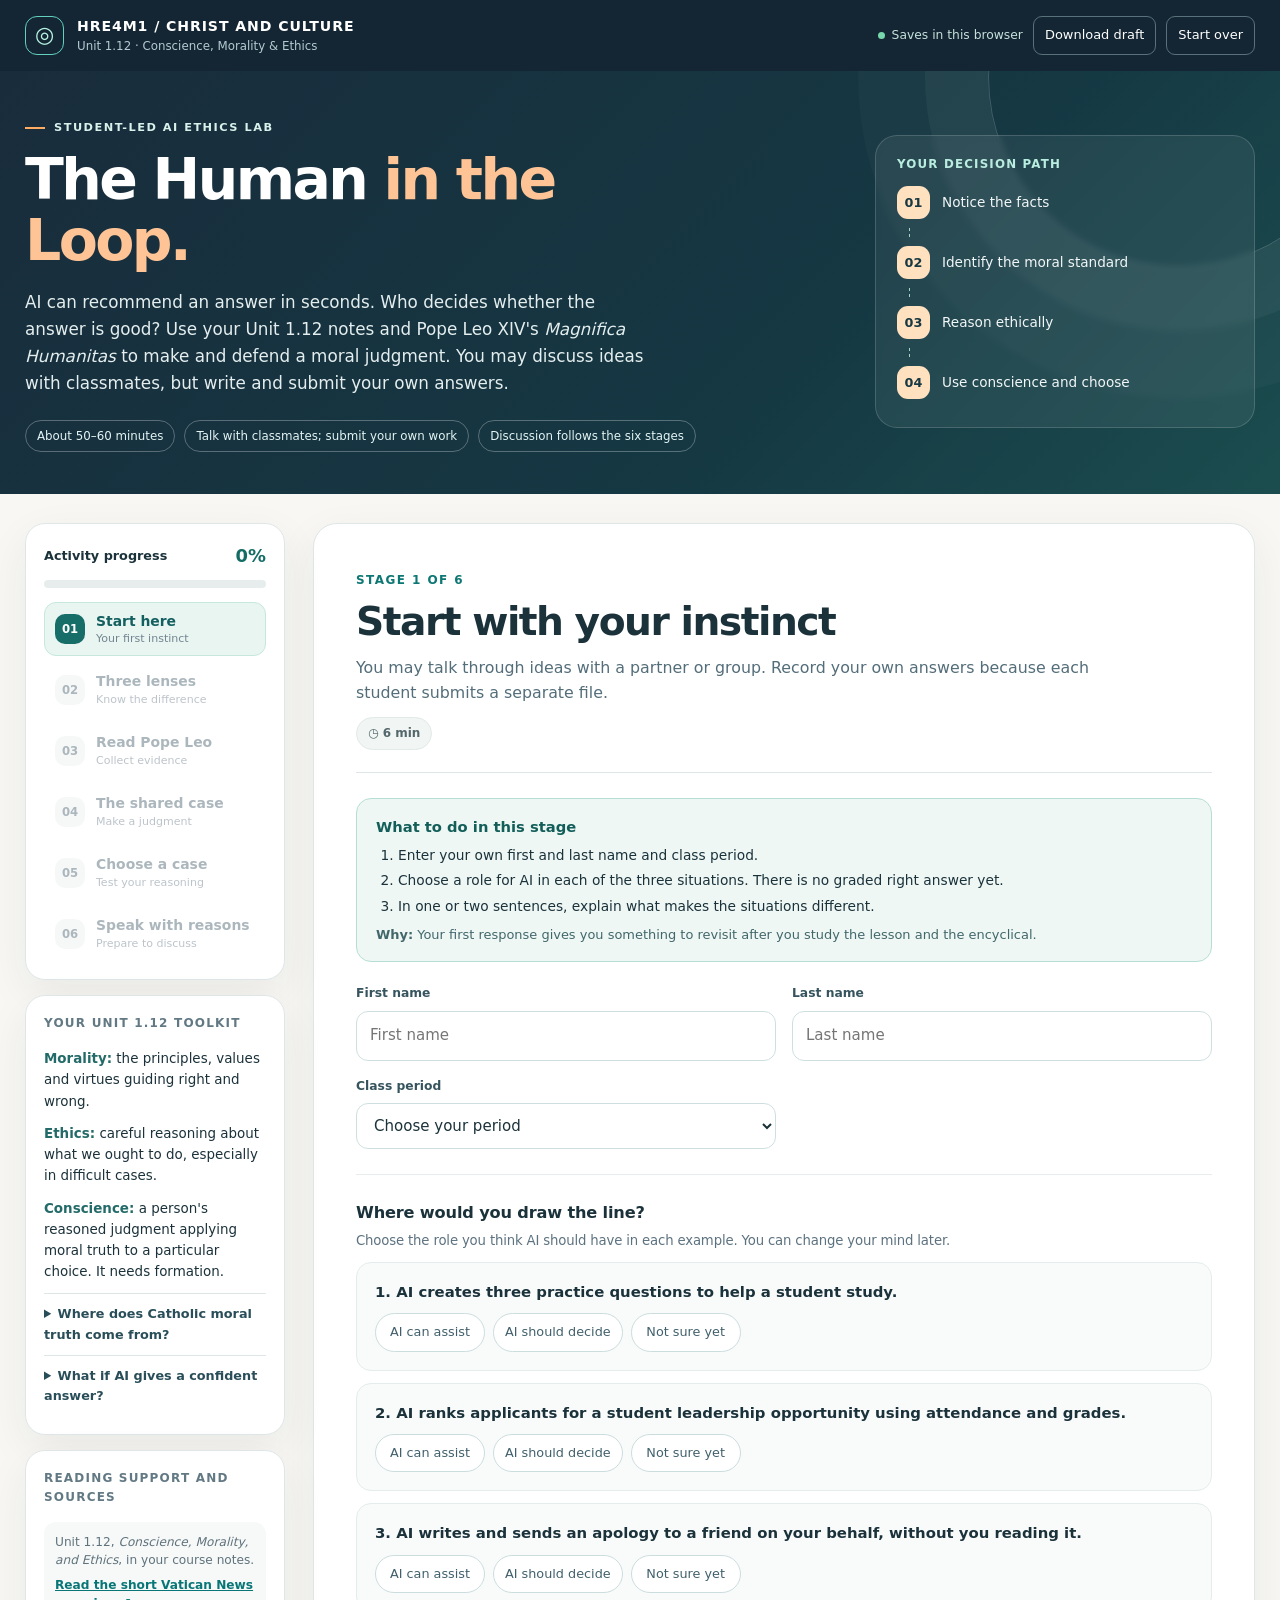
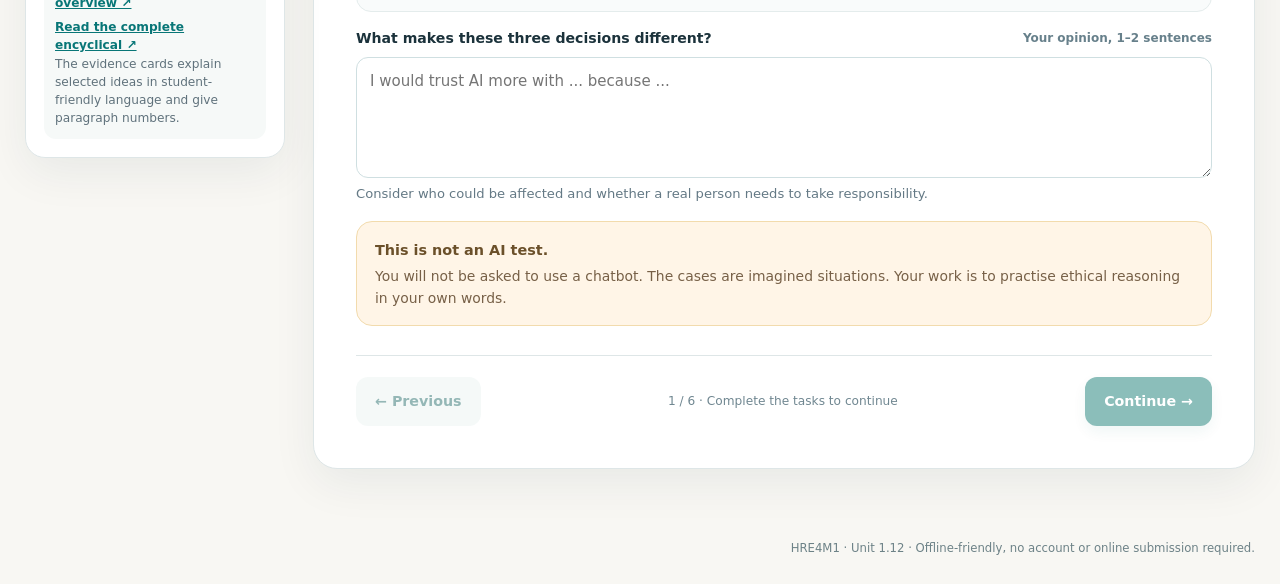
==== commit 5b91e574: "Expand Unit 1.12 AI ethics lab reading, scenarios, and submission" ====
--- a/unit-1/ai-conscience-ethics-lab/index.html
+++ b/unit-1/ai-conscience-ethics-lab/index.html
@@ -1,153 +1,201 @@
-<!DOCTYPE html>
-<html lang="en-CA">
-<head>
-<meta charset="UTF-8">
-<meta name="viewport" content="width=device-width, initial-scale=1">
-<meta name="theme-color" content="#152332">
-<meta name="description" content="HRE4M1 Unit 1.12: A student-led Catholic moral discernment lab on AI, conscience, morality and ethics, engaging Pope Leo XIV's Magnifica Humanitas.">
-<title>The Human in the Loop | HRE4M1 Unit 1.12</title>
-<style>
-:root{--navy:#142633;--navy2:#1f3c4b;--ink:#1b323b;--muted:#5d7280;--line:#dee6e7;--paper:#f8f7f3;--card:#fff;--sky:#dceaf0;--aqua:#137b7b;--aqua2:#e0f3ef;--tangerine:#ffac62;--gold:#c58d44;--gold2:#fff5e7;--lavender:#eae8f9;--red:#b0443d;--redbg:#fff1ee;--shadow:0 15px 45px rgba(19,45,53,.065);--radius:21px;--max:1300px}
-*{box-sizing:border-box}html{scroll-behavior:smooth}body{margin:0;color:var(--ink);background:var(--paper);font:16px/1.58 system-ui,-apple-system,"Segoe UI",Arial,sans-serif}button,input,select,textarea{font:inherit}button{cursor:pointer}button:disabled{cursor:not-allowed;opacity:.48}a{color:#087677}a:hover{text-decoration-thickness:2px}::selection{background:#ccede8;color:#122930}
-.sr{position:absolute;width:1px;height:1px;padding:0;margin:-1px;overflow:hidden;clip:rect(0,0,0,0);white-space:nowrap;border:0}
-:focus-visible{outline:3px solid #e59a55;outline-offset:3px}
-.topbar{background:var(--navy);color:#fff}.topbar-inner{max-width:var(--max);padding:15px 25px;display:flex;align-items:center;justify-content:space-between;gap:16px;margin:auto}.brand{display:flex;align-items:center;gap:13px}.brand-icon{height:39px;width:39px;border:1.5px solid #62d1bd;border-radius:12px;display:grid;place-items:center;color:#b7f3e3;font-size:22px;font-weight:900}.brand strong{display:block;letter-spacing:.065em;font-size:.88rem}.brand small{display:block;color:#b2cbd1;font-size:.74rem}.top-actions{display:flex;gap:10px;align-items:center}.save-state{color:#c5e1dc;font-size:.77rem;white-space:nowrap;display:flex;gap:7px;align-items:center}.dot{width:7px;height:7px;display:inline-block;border-radius:50%;background:#77d6ab}.text-btn{background:transparent;border:1px solid #58717b;color:#fff;border-radius:9px;padding:8px 11px;font-size:.81rem}.text-btn:hover{background:#2f4b57}
-.hero{background:linear-gradient(135deg,#192c3c 0%,#153843 63%,#205e58 130%);color:#fff;position:relative;overflow:hidden}.hero:before{content:"";position:absolute;width:380px;height:380px;right:-90px;top:-185px;border:1px solid #ffffff30;border-radius:50%;box-shadow:0 0 0 63px #ffffff0a,0 0 0 130px #ffffff06}.hero-inner{max-width:var(--max);margin:auto;padding:40px 25px 42px;display:grid;grid-template-columns:1.18fr .82fr;gap:40px;align-items:center;position:relative;z-index:1}.eyebrow{display:inline-flex;gap:9px;align-items:center;text-transform:uppercase;letter-spacing:.13em;font-weight:800;font-size:.71rem;color:#d8f1eb}.eyebrow:before{content:"";width:20px;height:2px;background:var(--tangerine)}h1{margin:12px 0 10px;font-size:clamp(2rem,4.45vw,3.7rem);line-height:1.08;max-width:680px;letter-spacing:-.045em}h1 em{font-style:normal;color:#ffc495}.hero p{color:#e4eeee;max-width:620px;font-size:1.05rem;line-height:1.62}.hero-meta{display:flex;gap:9px;flex-wrap:wrap;margin-top:22px}.pill-dark{padding:6px 11px;border:1px solid #ffffff4a;color:#e3f4f3;border-radius:999px;font-size:.74rem}.signal{background:#ffffff10;border:1px solid #ffffff29;border-radius:22px;padding:19px 21px;max-width:380px;justify-self:end;width:100%;backdrop-filter:blur(3px)}.signal b{display:block;letter-spacing:.1em;color:#b9eddf;font-size:.74rem;margin-bottom:13px}.signal-row{display:flex;gap:12px;align-items:center;margin:9px 0}.signal-n{height:33px;width:33px;flex:none;display:grid;place-items:center;border-radius:11px;background:#ffe1c0;color:#183942;font-weight:900;font-size:.8rem}.signal-row span{font-size:.85rem;color:#f2f7f8}.signal-arrow{margin:0 0 0 12px;display:block;height:9px;border-left:1px dashed #a4d3c8}
-.layout{max-width:var(--max);margin:0 auto;display:grid;grid-template-columns:260px minmax(0,1fr);gap:28px;padding:29px 25px 70px}.rail{align-self:start;position:sticky;top:18px;min-width:0}.rail-card{background:var(--card);border:1px solid var(--line);border-radius:20px;box-shadow:var(--shadow);padding:18px;margin-bottom:15px}.rail-title{font-size:.75rem;text-transform:uppercase;letter-spacing:.1em;color:#627984;font-weight:800;margin:0 0 15px}.progress-header{display:flex;justify-content:space-between;gap:10px;align-items:center;font-size:.8rem;font-weight:800}.progress-header strong{font-size:1.12rem;color:#146d65}.progress-track{height:8px;border-radius:99px;background:#e7eded;overflow:hidden;margin:9px 0 6px}.progress-fill{height:100%;background:linear-gradient(90deg,#0e817f,#61bf9f);border-radius:99px;transition:width .3s}.stepnav{display:flex;flex-direction:column;gap:6px;margin-top:14px}.stepbtn{width:100%;display:flex;align-items:center;gap:11px;background:transparent;text-align:left;border:1px solid transparent;border-radius:12px;padding:10px;line-height:1.2;color:#526a77}.stepbtn:not(:disabled):hover{background:#f2f8f8}.stepbtn.active{color:#145f60;background:#e8f5f1;border-color:#c6e8dc}.step-num{width:30px;height:30px;border-radius:10px;display:grid;place-items:center;background:#eef1f1;flex:none;font-size:.73rem;font-weight:900}.active .step-num{background:#176e69;color:#fff}.stepbtn.done .step-num{background:#cdeee3;color:#08765e}.stepbtn strong{font-size:.87rem;display:block}.stepbtn small{font-size:.69rem;color:#738490;display:block;margin-top:3px}.mini-tool p{margin:0 0 11px;font-size:.84rem}.term{font-weight:800;color:#236b68}.mini-tool details{border-top:1px solid var(--line);padding:10px 0;font-size:.8rem}.mini-tool summary{cursor:pointer;font-weight:800;color:#294e59}.mini-tool details p{margin:7px 0 0;color:#566e79}.source-small{border-radius:12px;background:#f6f9f8;padding:11px;font-size:.76rem;line-height:1.5;color:#60727c}.source-small a{display:block;margin-top:6px;font-weight:800}.main{min-width:0}.stage{background:#fff;border:1px solid var(--line);border-radius:24px;box-shadow:var(--shadow);padding:clamp(22px,3.5vw,42px);min-height:565px}.stage-top{display:flex;gap:12px;justify-content:space-between;align-items:start;flex-wrap:wrap;border-bottom:1px solid var(--line);padding-bottom:22px;margin-bottom:25px}.step-kicker{display:inline-block;color:#0d7773;font-size:.75rem;font-weight:900;letter-spacing:.12em;text-transform:uppercase}.stage h2{font-size:clamp(1.58rem,3.1vw,2.45rem);letter-spacing:-.038em;line-height:1.13;margin:9px 0}.stage-desc{font-size:.99rem;color:#536d79;max-width:780px;margin:10px 0 0}.est{display:inline-flex;align-items:center;background:#f1f5f3;border:1px solid #e1eae6;border-radius:999px;padding:6px 11px;color:#53676c;font-size:.75rem;white-space:nowrap;font-weight:750}.block-label{font-weight:900;font-size:1.01rem;margin:22px 0 11px;display:block;letter-spacing:-.01em}.block-label small{font-weight:400;color:var(--muted);display:block;line-height:1.45;margin-top:5px;font-size:.83rem}.hint{color:#647985;font-size:.82rem;margin:6px 0}.choice-grid{display:grid;grid-template-columns:repeat(3,minmax(0,1fr));gap:10px}.choice-card{background:#fff;border:1.5px solid #dbe5e6;border-radius:14px;padding:14px;min-height:76px;color:#25404e;text-align:left;font-size:.86rem;font-weight:700;line-height:1.45;transition:background .13s,border-color .13s,transform .13s}.choice-card:hover:not(:disabled){border-color:#4cafa4;transform:translateY(-1px)}.choice-card.selected{background:#e7f6f1;border-color:#13837d;box-shadow:inset 0 0 0 1px #13837d;color:#0b5f59}.choice-card.muted{opacity:.75}.field-grid{display:grid;grid-template-columns:repeat(2,minmax(0,1fr));gap:16px}.field label{display:block;font-size:.77rem;font-weight:850;color:#36545e;margin-bottom:7px}.field input,.field select,.field textarea,.big-text{display:block;width:100%;border:1.5px solid #cfdfe1;background:#fff;color:var(--ink);border-radius:12px;padding:12px 13px;outline:0;transition:border .13s,box-shadow .13s;font-size:.94rem}.field input:focus,.field select:focus,.field textarea:focus,.big-text:focus{border-color:#078580;box-shadow:0 0 0 3px #d5efeb}.field textarea,.big-text{min-height:115px;resize:vertical}.writing-label{display:flex;align-items:center;justify-content:space-between;gap:8px;font-weight:800;font-size:.88rem;margin:15px 0 8px}.writing-label small{color:#67808b;font-weight:650;font-size:.75rem}.guided{background:#f0f7f5;border-left:4px solid #38a59b;border-radius:0 14px 14px 0;padding:14px 17px;color:#294d54;margin:18px 0;font-size:.87rem}.guided strong{color:#0c675e}.guided small{display:block;font-size:.78rem;color:#5b7475;margin-top:4px}.divider{height:1px;background:#e6edec;margin:25px 0}.warm-row{background:#f9fbfb;border:1px solid #e4ecec;border-radius:15px;padding:18px;margin:12px 0}.warm-row strong{display:block;font-size:.93rem;margin-bottom:9px}.microchoice{display:flex;gap:8px;flex-wrap:wrap}.microchoice button{border:1px solid #ccdddd;background:#fff;border-radius:99px;padding:8px 11px;font-size:.8rem;color:#41606c;min-width:110px}.microchoice button[aria-pressed="true"]{background:#0f7772;border-color:#0f7772;color:#fff}.microchoice button:hover{border-color:#0f7772}.note-box{background:var(--gold2);border:1px solid #f2dbad;border-radius:16px;padding:15px 18px;margin:16px 0;color:#6b502a}.note-box p{margin:4px 0 0;font-size:.87rem;color:#776047}.note-box strong{font-size:.9rem}.quiz-item{border:1px solid #e2eaea;border-radius:16px;padding:20px;margin:14px 0;background:#fcfdfd}.quiz-item h3{font-size:1.01rem;line-height:1.45;margin:0 0 11px}.quiz-feedback{margin-top:12px;border-radius:10px;padding:10px 13px;font-size:.83rem;background:#fff3e3;color:#664f28}.quiz-feedback.good{background:#e8f7ef;color:#23674f}.legend-grid{display:grid;grid-template-columns:repeat(3,minmax(0,1fr));gap:13px}.legend{padding:18px;border:1px solid #dce6e6;border-radius:16px;background:#fafcfb}.legend .symbol{height:34px;width:34px;display:grid;place-items:center;border-radius:10px;background:#d8ecea;color:#186e6a;font-weight:900;margin-bottom:12px}.legend h3{font-size:1.04rem;margin:0 0 8px}.legend p{font-size:.85rem;margin:0;color:#607984}.lead-text{font-size:1.04rem;color:#425f6b;max-width:750px}.source-head{border:1px solid #e5e5ee;background:#f7f7fc;border-radius:17px;padding:17px 19px;display:flex;gap:15px;align-items:center;justify-content:space-between;flex-wrap:wrap}.source-head p{margin:3px 0 0;font-size:.82rem;color:#64707a}.source-head b{color:#334e64}.source-head a{font-weight:800;font-size:.8rem;white-space:nowrap}.evidence-grid{display:grid;grid-template-columns:repeat(2,minmax(0,1fr));gap:14px;margin-top:17px}.evidence-card{border:1.5px solid #d9e3e3;border-radius:17px;padding:18px;background:#fff;display:flex;flex-direction:column;min-height:248px}.evidence-card.saved{border-color:#238b80;background:#f2fbf8}.evidence-top{display:flex;justify-content:space-between;gap:12px;align-items:center;margin-bottom:7px}.ref{font-size:.69rem;font-weight:900;letter-spacing:.08em;text-transform:uppercase;color:#427c77}.ref-badge{display:inline-flex;gap:4px;align-items:center;border-radius:99px;background:#edeef9;color:#4b5b87;padding:5px 9px;font-weight:800;font-size:.67rem;white-space:nowrap}.evidence-card h3{font-size:1.05rem;line-height:1.3;margin:6px 0 8px}.source-quote{margin:2px 0 11px;border-left:3px solid #edb67c;padding:6px 10px;background:#fff7ee;color:#66441f;font-size:.87rem;font-weight:750;font-style:italic;border-radius:0 9px 9px 0}.evidence-card p{font-size:.85rem;line-height:1.55;color:#526c75;margin:0 0 14px}.evidence-card .source-action{margin-top:auto;display:flex;gap:10px;align-items:center;justify-content:space-between}.save-source{border:1.5px solid #b5d4cd;background:#f6fcfa;color:#0c6d66;border-radius:10px;padding:9px 13px;font-size:.8rem;font-weight:850}.evidence-card.saved .save-source{background:#096f69;border-color:#096f69;color:white}.source-action small{color:#758b94;font-size:.7rem}.vault{background:#eaf5f0;border:1px dashed #99cdbb;padding:14px;border-radius:14px;margin:21px 0}.vault .vault-entries{display:flex;gap:7px;flex-wrap:wrap;margin-top:8px}.vault-item{background:#fff;border:1px solid #bbddd3;color:#276c60;padding:5px 9px;border-radius:99px;font-size:.77rem;font-weight:750}.case-block{padding:23px;background:linear-gradient(135deg,#eaf1f5,#f7fbfa);border:1px solid #d3e0e5;border-radius:19px}.case-topline{display:flex;justify-content:space-between;gap:10px;flex-wrap:wrap;color:#31707a;text-transform:uppercase;letter-spacing:.11em;font-size:.71rem;font-weight:900}.case-block h3{font-size:1.55rem;line-height:1.23;letter-spacing:-.025em;margin:11px 0}.case-block p{font-size:.97rem;line-height:1.68;margin:0}.case-twist{border-top:1px solid #cfdddf;margin-top:16px;padding-top:14px;font-size:.88rem;font-weight:750;color:#234957}.columns2{display:grid;grid-template-columns:1fr 1fr;gap:17px}.tag-grid{display:flex;gap:9px;flex-wrap:wrap}.tag-btn{padding:10px 13px;border:1.5px solid #d8e2e1;background:#fff;color:#3b5d67;font-weight:800;border-radius:11px;font-size:.82rem}.tag-btn[aria-pressed="true"]{background:#e4f7f1;border-color:#07887c;color:#075e57}.reasoning-meter{background:#f8f9f5;border:1px solid #e4e8dc;border-radius:15px;padding:17px}.reasoning-meter h4{margin:0 0 10px;font-size:.9rem}.reasoning-meter p{font-size:.81rem;color:#5d7375;margin:5px 0}.compass-step{border-left:2px solid #bcdbd6;padding:0 0 3px 15px;margin:12px 0}.compass-step span{display:block;font-size:.71rem;font-weight:900;text-transform:uppercase;letter-spacing:.09em;color:#33887f}.compass-step strong{font-size:.86rem;line-height:1.45;display:block}.radio-list{display:grid;gap:9px}.radio-tile{display:block;text-align:left;width:100%;padding:13px 16px;border:1.5px solid #dce6e7;border-radius:13px;background:#fff;font-size:.88rem;color:#35535e;font-weight:650;line-height:1.52}.radio-tile[aria-pressed="true"]{border-color:#0b7a72;background:#eaf7f2;color:#165d59}.radio-tile span{display:block;font-size:.74rem;font-weight:450;color:#6b8190;margin-top:4px}.case-options{display:grid;grid-template-columns:repeat(2,minmax(0,1fr));gap:14px}.case-pick{text-align:left;display:flex;flex-direction:column;gap:9px;min-height:180px;background:#fff;border:2px solid #dce5e6;border-radius:17px;padding:18px}.case-pick[aria-pressed="true"]{border-color:#127d77;background:#f3fbf7}.case-pick .case-emoji{font-size:1.45rem}.case-pick strong{font-size:1.02rem}.case-pick small{font-size:.81rem;line-height:1.55;color:#637b84}.prepared{border:1px solid #bdded6;background:linear-gradient(135deg,#f0faf6,#fff);border-radius:19px;padding:23px;margin:21px 0}.prepared h3{margin:0 0 12px;font-size:1.27rem}.prepared .claim{font-size:1.13rem;font-weight:800;color:#205f5b;line-height:1.48;margin:7px 0}.prepared dt{font-size:.71rem;font-weight:900;letter-spacing:.09em;color:#527a77;text-transform:uppercase;margin-top:14px}.prepared dd{margin:4px 0 0;font-size:.87rem;white-space:pre-wrap;overflow-wrap:anywhere}.empty-data{color:#89969a;font-style:italic;font-size:.83rem}.help-question{border:1px solid #e5e6ec;border-radius:13px;background:#fbfbfe;padding:14px;font-size:.88rem;margin-top:8px}.help-question b{display:block;color:#273c55}.success{background:#e8f7ef;color:#1a6853;border-radius:12px;padding:11px 13px;font-size:.84rem;font-weight:700;margin:14px 0}.dialogue-guide{display:grid;grid-template-columns:repeat(3,1fr);gap:12px;margin:20px 0}.dialogue-guide div{border:1px solid #dce6e4;border-radius:13px;background:#fbfdfc;padding:14px;font-size:.82rem}.dialogue-guide b{display:block;color:#217167;margin-bottom:6px}.stage-footer{display:flex;align-items:center;justify-content:space-between;gap:12px;margin-top:29px;padding-top:21px;border-top:1px solid var(--line);flex-wrap:wrap}.btn{border:none;background:#0d776f;color:#fff;border-radius:12px;padding:13px 19px;font-size:.89rem;font-weight:850;box-shadow:0 6px 15px #157b6e22}.btn:hover:not(:disabled){background:#095c57}.btn-soft{background:#eaf3f1;color:#206966;box-shadow:none}.btn-soft:hover:not(:disabled){background:#d5ede7}.btn-out{border:1px solid #bdd6d0;background:#fff;color:#176962;box-shadow:none}.btn-out:hover:not(:disabled){background:#ecf7f4}.btn-warn{background:#fff6e7;color:#79552a;box-shadow:none;border:1px solid #e8d6b9}.secondary-actions{display:flex;gap:8px;flex-wrap:wrap}.footer-msg{font-size:.8rem;color:#6e8286}.completion-hint{font-size:.77rem;color:#875c2a;background:#fff6e8;border:1px solid #efd8b4;padding:8px 11px;border-radius:9px;display:inline-block;margin:6px 0}.stage-index{color:#708791;font-size:.76rem}.banner{margin-top:17px;display:flex;gap:14px;background:#fbf2e7;border:1px solid #f1dfc8;border-radius:16px;padding:16px}.banner-icon{width:38px;height:38px;border-radius:12px;background:#ffdbb5;color:#7f4c23;display:grid;place-items:center;flex:none;font-weight:900}.banner b{display:block;font-size:.86rem}.banner p{font-size:.8rem;color:#765c47;margin:2px 0 0}.report-actions{display:flex;gap:10px;flex-wrap:wrap;margin:16px 0}.report-actions button{font-size:.81rem}#live-status{position:fixed;right:20px;bottom:20px;max-width:min(380px,calc(100% - 40px));background:#173d42;color:#fff;box-shadow:0 10px 35px #0003;padding:13px 17px;border-radius:12px;font-size:.84rem;z-index:30;display:none}.footer-page{max-width:var(--max);padding:0 25px 27px;margin:auto;text-align:right;color:#6d8287;font-size:.73rem}.footnote-source{font-size:.77rem;color:#71858b;margin-top:18px}.footnote-source a{font-weight:800}
-@media(max-width:1050px){.layout{grid-template-columns:218px minmax(0,1fr);gap:18px}.hero-inner{grid-template-columns:1.3fr .7fr}.signal{padding:14px}.evidence-grid{gap:10px}.evidence-card{padding:15px}}
-@media(max-width:820px){.hero-inner{grid-template-columns:1fr}.signal{max-width:none;justify-self:stretch;display:grid;grid-template-columns:repeat(4,1fr);gap:8px}.signal b{grid-column:1/-1}.signal-row{display:block;text-align:center;margin:0}.signal-n{margin:0 auto 5px}.signal-row span{font-size:.7rem;display:block}.signal-arrow{display:none}.layout{grid-template-columns:1fr}.rail{position:static;display:grid;grid-template-columns:1fr 1fr;gap:12px}.rail-card{margin:0}.stepnav{display:grid;grid-template-columns:repeat(3,1fr);gap:5px}.stepbtn{padding:7px;gap:6px}.stepbtn strong{font-size:.7rem}.stepbtn small{display:none}.step-num{width:24px;height:24px;border-radius:7px}.legend-grid{grid-template-columns:1fr 1fr 1fr}}
-@media(max-width:610px){.topbar-inner{padding:11px 15px}.brand-icon{width:32px;height:32px}.brand strong{font-size:.75rem}.brand small{font-size:.65rem}.top-actions .save-state{display:none}.text-btn{padding:6px 8px}.hero-inner{padding:30px 17px}.hero p{font-size:.93rem}.layout{padding:17px 13px 48px;gap:14px}.rail{grid-template-columns:1fr}.rail-card{padding:13px}.rail-card.mini-tool{display:none}.stepnav{grid-template-columns:repeat(3,1fr)}.rail-title{margin-bottom:8px}.stepbtn{justify-content:start}.stage{padding:20px 15px;border-radius:18px;min-height:0}.stage-top{padding-bottom:15px;margin-bottom:15px}.stage h2{font-size:1.7rem}.legend-grid,.evidence-grid,.columns2,.case-options,.field-grid,.dialogue-guide{grid-template-columns:1fr}.evidence-card{min-height:0}.choice-grid{grid-template-columns:1fr}.source-head{display:block}.source-head a{display:block;margin-top:12px}.case-block{padding:18px}.signal{gap:3px;padding:12px}.signal-row span{font-size:.65rem}.stage-footer{flex-direction:column;align-items:stretch}.stage-footer .btn{width:100%}.stage-footer .stage-index{text-align:center}.footnote-source{line-height:1.5}}
-@media(prefers-reduced-motion:reduce){html{scroll-behavior:auto}*,*:before,*:after{transition:none!important;animation:none!important}}
-@media print{.topbar,.hero,.rail,#stage-root,.footer-page,#live-status{display:none!important}body{background:#fff;color:#000}.layout{display:block;padding:0;max-width:none}.main,.stage{padding:0;border:none;box-shadow:none;min-height:0}.hide-print{display:none!important}#print-report{display:block!important;position:static!important;padding:20px!important;border:0!important;background:#fff!important}.prepared{border:1px solid #777;background:#fff;break-inside:avoid}.print-section{break-inside:avoid;margin-bottom:18px}.print-head{font-size:19pt;margin:0 0 10px}.print-sub{font-size:10pt}a{color:inherit;text-decoration:none}h3{break-after:avoid}}
-</style>
-</head>
-<body>
-<header class="topbar">
- <div class="topbar-inner">
-  <div class="brand"><div class="brand-icon" aria-hidden="true">◎</div><div><strong>HRE4M1 / CHRIST AND CULTURE</strong><small>Unit 1.12 · Conscience, Morality & Ethics</small></div></div>
-  <div class="top-actions"><span class="save-state"><i class="dot" aria-hidden="true"></i> Saves in this browser</span><button type="button" class="text-btn" id="save-menu">Export work</button><button type="button" class="text-btn" id="reset-btn">Start over</button></div>
- </div>
-</header>
-<section class="hero" aria-label="Activity introduction"><div class="hero-inner">
- <div><span class="eyebrow">Student-led AI ethics lab</span><h1>The Human <em>in the Loop.</em></h1><p>AI can recommend an answer in seconds. Who decides whether the answer is good? Use your Unit 1.12 notes and Pope Leo XIV's <i>Magnifica Humanitas</i> to make and defend a moral judgment.</p><div class="hero-meta"><span class="pill-dark">About 30–40 minutes</span><span class="pill-dark">Independent inquiry</span><span class="pill-dark">Ends in class discussion</span></div></div>
- <div class="signal" aria-label="The moral reasoning pathway"><b>YOUR DECISION PATH</b><div class="signal-row"><div class="signal-n">01</div><span>Notice the facts</span></div><span class="signal-arrow"></span><div class="signal-row"><div class="signal-n">02</div><span>Identify the moral standard</span></div><span class="signal-arrow"></span><div class="signal-row"><div class="signal-n">03</div><span>Reason ethically</span></div><span class="signal-arrow"></span><div class="signal-row"><div class="signal-n">04</div><span>Use conscience and choose</span></div></div>
-</div></section>
-<div class="layout">
- <aside class="rail" aria-label="Lesson progress and reference tools">
-  <section class="rail-card"><div class="progress-header"><span>Activity progress</span><strong id="progress-pct">0%</strong></div><div class="progress-track" role="progressbar" aria-label="Activity progress" aria-valuemin="0" aria-valuemax="100" aria-valuenow="0" id="progress-bar"><div class="progress-fill" id="progress-fill" style="width:0%"></div></div><div class="stepnav" id="stepnav"></div></section>
-  <section class="rail-card mini-tool"><h2 class="rail-title">Your Unit 1.12 toolkit</h2><p><span class="term">Morality:</span> the principles, values and virtues guiding right and wrong.</p><p><span class="term">Ethics:</span> careful reasoning about what we ought to do, especially in difficult cases.</p><p><span class="term">Conscience:</span> a person's reasoned judgment applying moral truth to a particular choice. It needs formation.</p><details><summary>Where does Catholic moral truth come from?</summary><p>God is the ultimate source of goodness. Scripture, Tradition, Church teaching and natural law help us discover and apply that truth, not simply follow our feelings. See Unit 1.12, CCC 1777 and 1785.</p></details><details><summary>What if AI gives a confident answer?</summary><p>Speed and confidence are not evidence of a formed conscience. Ask what the answer assumes, who is affected and who will take responsibility.</p></details></section>
-  <section class="rail-card"><h2 class="rail-title">The original sources</h2><div class="source-small">Unit 1.12, <i>Conscience, Morality, and Ethics</i>, in your course notes.<a target="_blank" rel="noopener noreferrer" href="https://www.vatican.va/content/leo-xiv/en/encyclicals/documents/20260515-magnifica-humanitas.html">Read Pope Leo XIV's encyclical ↗</a><span>All encyclical reading cards are student-friendly summaries with paragraph references.</span></div></section>
- </aside>
- <main class="main"><article class="stage" id="stage" tabindex="-1"><div id="stage-root" aria-live="off"></div><div id="print-report" hidden></div></article></main>
-</div>
-<div class="footer-page">HRE4M1 · Unit 1.12 · Offline-friendly, no account or online submission required.</div>
-<div id="live-status" role="status" aria-live="polite"></div>
-<script>
-(()=>{'use strict';
-const STORAGE='hre4m1-unit112-human-loop-v1';
-const SOURCE_URL='https://www.vatican.va/content/leo-xiv/en/encyclicals/documents/20260515-magnifica-humanitas.html';
-const STEPS=[['01','Start here','Your first instinct'],['02','Three lenses','Know the difference'],['03','Read Pope Leo','Collect evidence'],['04','The shared case','Make a judgment'],['05','Choose a case','Test your reasoning'],['06','Speak with reasons','Prepare to discuss']];
-const DEF={firstName:'',lastName:'',period:'',warm:{help:'',fair:'',apology:''},warmNote:'',quiz:{},connectNote:'',leoAnswer:'',evidence:[],principles:[],mainAction:'',mainReason:'',chooseCase:'',caseBenefit:'',caseResponse:'',caseEvidence:'',finalPosition:'',finalClaim:'',counter:'',classQuestion:'',afterTalk:'',currentStep:0,maxUnlocked:0};
-const evidence=[
- {id:'person',refs:'§§97–99',title:'AI is not a moral person',tag:'CONSCIENCE',quote:'Nor do they have a moral conscience',text:'Leo describes AI as powerful at processing information, but not as a human being with lived experience, moral conscience, freedom or personal responsibility. People must make moral judgments and remain accountable.'},
- {id:'wisdom',refs:'§100',title:'Useful is not the same as wise',tag:'JUDGMENT',text:'AI can make complex tasks easier. But instant answers may weaken our own critical thinking. Its outputs can look objective while reflecting assumptions and limits in the training process.'},
- {id:'design',refs:'§§102–105',title:'A system carries human choices',tag:'DIGNITY & JUSTICE',quote:'we cannot consider AI to be morally neutral',text:'When AI helps decide opportunities or reputations, its design choices can favour some people and exclude others. Leo calls for clear human accountability, the ability to challenge decisions and remedies for harm.'},
- {id:'truth',refs:'§§132–137',title:'Truth is a common good',tag:'HONESTY & TRUST',quote:'truth is a common good',text:'AI can help people communicate, but it can also amplify misleading narratives and apparent agreement. Responsible users verify facts and consider whether their use builds trust, truth and informed public discussion.'},
- {id:'good',refs:'§§100–101, 106, 129',title:'Technology can serve the good',tag:'RESPONSIBLE USE',text:'Leo does not reject innovation. He recognizes benefits, including better tools and services, while urging careful moral judgment, human-centred safeguards and attention to those most vulnerable.'}
-];
-const principles=['Human dignity','Truth and honesty','Justice and fairness','Love of neighbour','Personal responsibility','Virtue and integrity'];
-const caseActions=[['review','Use AI for recommendations, with human review and a genuine appeal process.'],['pause','Pause the system until staff can check fairness, errors and safeguards.'],['automatic','Allow AI recommendations to become final decisions to save staff time.'],['ban','Reject all AI-based decision support in this situation.']];
-const positions=[['human','AI may assist, but humans must make final high-stakes decisions that affect people.'],['guard','Some decisions can be delegated to AI if rights, transparency and appeal are protected.'],['limited','AI should be used only for lower-stakes tasks, not decisions about people.'],['unsure','I am still deciding where the line should be.']];
-const quiz=[
- {id:'q1',prompt:'A school says that students should be treated honestly and fairly, even when cheating might bring a better grade.',correct:'morality',why:'This names standards of right and wrong, which is the role of morality.'},
- {id:'q2',prompt:'Before adopting AI grading, a teacher studies possible benefits, sources of bias, privacy and the effects on students.',correct:'ethics',why:'This compares facts, duties and effects to reason about a difficult decision, which is ethics.'},
- {id:'q3',prompt:'After weighing the situation against the principles, a student judges, “I should disclose how I used AI instead of claiming it as entirely my own work.”',correct:'conscience',why:'This is a person\'s practical judgment about what they should do here, which is conscience.'}
-];
-function load(){try{const raw=JSON.parse(localStorage.getItem(STORAGE));if(!raw||typeof raw!=='object')return structuredClone(DEF);return {...structuredClone(DEF),...raw,warm:{...DEF.warm,...(raw.warm||{})},quiz:{...DEF.quiz,...(raw.quiz||{})},evidence:Array.isArray(raw.evidence)?raw.evidence:[],principles:Array.isArray(raw.principles)?raw.principles:[]};}catch(e){return structuredClone(DEF)}}
-let s=load();const root=document.getElementById('stage-root');const nav=document.getElementById('stepnav');
-const esc=x=>String(x??'').replace(/[&<>"']/g,c=>({'&':'&amp;','<':'&lt;','>':'&gt;','"':'&quot;',"'":'&#39;'}[c]));
-const n=x=>String(x||'').trim().length;
-function save(){try{localStorage.setItem(STORAGE,JSON.stringify(s));}catch(e){}};
-function toast(t){let el=document.getElementById('live-status');el.textContent=t;el.style.display='block';clearTimeout(toast._t);toast._t=setTimeout(()=>{el.style.display='none'},3300)}
-function complete(i){switch(i){case 0:return n(s.firstName)>=1&&n(s.lastName)>=1&&!!s.period&&['help','fair','apology'].every(k=>!!s.warm[k])&&n(s.warmNote)>=18;case 1:return quiz.every(q=>s.quiz[q.id]===q.correct)&&n(s.connectNote)>=30;case 2:return s.evidence.length>=2&&s.leoAnswer==='b';case 3:return s.principles.length>=1&&!!s.mainAction&&n(s.mainReason)>=75;case 4:return !!s.chooseCase&&n(s.caseBenefit)>=22&&n(s.caseResponse)>=75&&!!s.caseEvidence;case 5:return !!s.finalPosition&&n(s.finalClaim)>=90&&n(s.counter)>=30&&n(s.classQuestion)>=16;default:return false}}
-function percent(){return Math.round(STEPS.reduce((a,x,i)=>a+(complete(i)?1:0),0)*100/STEPS.length)}
-function updateProgress(){const p=percent();document.getElementById('progress-pct').textContent=p+'%';document.getElementById('progress-fill').style.width=p+'%';document.getElementById('progress-bar').setAttribute('aria-valuenow',p);nav.innerHTML=STEPS.map(([num,title,sub],i)=>{const done=complete(i),active=s.currentStep===i,open=i<=s.maxUnlocked||done;return `<button class="stepbtn ${active?'active':''} ${done?'done':''}" data-step="${i}" ${open?'':'disabled'} ${active?'aria-current="step"':''}><span class="step-num">${done?'✓':num}</span><span><strong>${title}</strong><small>${sub}</small></span></button>`}).join('');}
-function chip(a,k,val,label){let selected=(s[k]===val);return `<button type="button" class="choice-card ${selected?'selected':''}" ${selected?'aria-pressed="true"':'aria-pressed="false"'} data-set="${k}" data-val="${esc(val)}">${label}</button>`}
-function micro(k,val,label){return `<button type="button" aria-pressed="${s.warm[k]===val}" data-warm="${k}" data-val="${esc(val)}">${label}</button>`}
-function ta(key,placeholder='',hint=''){return `<textarea class="big-text" data-bind="${key}" rows="4" spellcheck="true" placeholder="${esc(placeholder)}">${esc(s[key])}</textarea>${hint?`<div class="hint">${hint}</div>`:''}`}
-function heading(k,title,desc,min='5–7 min'){return `<div class="stage-top"><div><span class="step-kicker">Stage ${k} of 6</span><h2>${title}</h2><p class="stage-desc">${desc}</p></div><span class="est" aria-label="Estimated completion time">◷ ${min}</span></div>`}
-function controls(i){return `<div class="stage-footer"><button type="button" class="btn btn-soft" data-action="back" ${i===0?'disabled':''}>← Previous</button><span class="stage-index">${i+1} / ${STEPS.length}${complete(i)?' · Stage complete':' · Complete the tasks to continue'}</span><button type="button" class="btn" data-action="next" ${complete(i)?'':'disabled'}>${i===STEPS.length-1?'Review discussion card ↑':'Continue →'}</button></div>`}
-function reminder(t){return `<div class="guided"><strong>Remember the lesson:</strong> ${t}</div>`}
-function renderStart(){return heading(1,'Start with your instinct','There are no marks for agreeing with someone. Your goal is to notice how a moral judgment differs from a quick reaction.','5 min')+`<div class="field-grid"><div class="field"><label for="first">First name</label><input id="first" autocomplete="given-name" data-bind="firstName" value="${esc(s.firstName)}" placeholder="First name"></div><div class="field"><label for="last">Last name</label><input id="last" autocomplete="family-name" data-bind="lastName" value="${esc(s.lastName)}" placeholder="Last name"></div><div class="field"><label for="period">Class period</label><select id="period" data-bind="period"><option value="">Choose your period</option>${[1,2,3,4,5].map(x=>`<option value="${x}" ${s.period===String(x)?'selected':''}>Period ${x}</option>`).join('')}</select></div></div><div class="divider"></div><span class="block-label">Where would you draw the line?<small>Choose the role you think AI should have in each example. You can change your mind later.</small></span>${[
- ['help','AI creates three practice questions to help a student study.'],
- ['fair','AI ranks applicants for a student leadership opportunity using attendance and grades.'],
- ['apology','AI writes and sends an apology to a friend on your behalf, without you reading it.']
- ].map(([k,txt],i)=>`<div class="warm-row"><strong>${i+1}. ${txt}</strong><div class="microchoice">${micro(k,'assist','AI can assist')}${micro(k,'decide','AI should decide')}${micro(k,'unsure','Not sure yet')}</div></div>`).join('')}
- <div class="writing-label"><span>What makes these three decisions different?</span><small>Your opinion, 1–2 sentences</small></div>${ta('warmNote','I would trust AI more with ... because ...','Consider who could be affected and whether a real person needs to take responsibility.')}
- <div class="note-box"><strong>This is not an AI test.</strong><p>You will not be asked to use a chatbot. The cases are imagined situations. Your work is to practise ethical reasoning in your own words.</p></div>`+controls(0)}
-function renderQuiz(){return heading(2,'Three tools for a moral choice','Use the central ideas from your Unit 1.12 notes before you apply them to AI. These words are connected, but they do different jobs.','5–6 min')+`<div class="legend-grid"><div class="legend"><div class="symbol">M</div><h3>Morality</h3><p>The standards and virtues that tell us what good is.</p></div><div class="legend"><div class="symbol">E</div><h3>Ethics</h3><p>Thinking carefully about why an action should be done.</p></div><div class="legend"><div class="symbol">C</div><h3>Conscience</h3><p>A reasoned judgment about what I ought to do here.</p></div></div>${reminder('From the Catholic perspective, conscience does not invent the moral standard. It must be formed by truth, reason, Scripture and the Church, then guide a real choice (CCC 1777, 1785).')}<span class="block-label">Sort each statement by its main role.</span>${quiz.map((q,i)=>`<div class="quiz-item"><h3>${i+1}. ${q.prompt}</h3><div class="microchoice">${['morality','ethics','conscience'].map(v=>`<button type="button" data-quiz="${q.id}" data-val="${v}" aria-pressed="${s.quiz[q.id]===v}">${v.charAt(0).toUpperCase()+v.slice(1)}</button>`).join('')}</div>${s.quiz[q.id]?`<div class="quiz-feedback ${s.quiz[q.id]===q.correct?'good':''}" role="status">${s.quiz[q.id]===q.correct?'✓ '+q.why:'Not quite. Ask: is this a principle, a process of reasoning, or a personal judgment? Try again.'}</div>`:''}</div>`).join('')}<div class="writing-label"><span>Connect the three ideas.</span><small>2 sentences</small></div>${ta('connectNote','A person using AI needs morality to ..., ethics to ..., and conscience to ...','Explain why a fast answer or a strong feeling cannot, by itself, settle a moral question.')}`+controls(1)}
-function sourceCard(e){const have=s.evidence.includes(e.id);return `<article class="evidence-card ${have?'saved':''}"><div class="evidence-top"><span class="ref">Pope Leo XIV · ${e.refs}</span><span class="ref-badge">${e.tag}</span></div><h3>${e.title}</h3>${e.quote?`<blockquote class="source-quote">“${e.quote}”</blockquote>`:''}<p>${e.text}</p><div class="source-action"><button type="button" class="save-source" data-ev="${e.id}" aria-pressed="${have}">${have?'✓ In my evidence bank':'+ Add as evidence'}</button><small>Paraphrase of source</small></div></article>`}
-function vault(){return `<div class="vault"><strong>My evidence bank: ${s.evidence.length} / 5 selected</strong><div class="vault-entries">${s.evidence.length?s.evidence.map(id=>{const e=evidence.find(x=>x.id===id);return `<span class="vault-item">${e.refs} · ${e.title}</span>`}).join(''):'<span class="hint">Choose at least two ideas you could use to defend a view in discussion.</span>'}</div></div>`}
-function renderLeo(){return heading(3,'Read Pope Leo, not just a headline','In May 2026, Pope Leo XIV published <i>Magnifica Humanitas</i>. Read these short, student-friendly summaries and collect the ideas you might use as evidence.','7–8 min')+`<div class="source-head"><div><b><i>Magnifica Humanitas</i></b><p>Encyclical on safeguarding human dignity in the age of artificial intelligence · 15 May 2026</p></div><a href="${SOURCE_URL}" target="_blank" rel="noopener noreferrer">View the original Vatican text ↗</a></div><div class="evidence-grid">${evidence.map(sourceCard).join('')}</div>${vault()}<div class="quiz-item"><h3>Which statement best captures the encyclical's approach?</h3><div class="radio-list">${[
- ['a','Because AI has no conscience, all AI tools are morally wrong.'],
- ['b','AI can help people, but humans must judge its use against truth, dignity and responsibility.'],
- ['c','As long as AI is accurate or efficient, it can make our moral decisions.']
- ].map(([val,txt])=>`<button class="radio-tile" type="button" data-leo="${val}" aria-pressed="${s.leoAnswer===val}">${txt}</button>`).join('')}</div>${s.leoAnswer?`<div class="quiz-feedback ${s.leoAnswer==='b'?'good':''}" role="status">${s.leoAnswer==='b'?'✓ Yes. This connects his concern for genuine human judgment with recognition that technology can help.':'Review §§99–106. Leo describes both real benefits and the ongoing duty to make responsible human moral judgments.'}</div>`:''}</div><div class="footnote-source">Source: Pope Leo XIV, <i>Magnifica Humanitas</i> (2026), especially §§97–106 and 132–137. The cards are paraphrases for classroom study, not direct quotations.</div>`+controls(2)}
-function summaryRail(){return `<div class="reasoning-meter"><h4>YOUR DECISION MAP</h4><div class="compass-step"><span>1 · Facts</span><strong>What has actually happened?</strong></div><div class="compass-step"><span>2 · Morality</span><strong>What human good or moral principle is at stake?</strong></div><div class="compass-step"><span>3 · Ethics</span><strong>Why is one response better? Consider effects and fairness.</strong></div><div class="compass-step"><span>4 · Conscience</span><strong>What should a responsible person choose?</strong></div></div>`}
-function renderMainCase(){return heading(4,'The decision is not only technical','Everyone in the class will examine this same situation. Build a reasoned judgment that you can explain aloud later.','7–9 min')+`<div class="case-block"><div class="case-topline"><span>Shared case / Scenario 01</span><span>Imagined situation</span></div><h3>The AI shortlist</h3><p>A school is considering an AI tool that ranks students for a limited number of leadership opportunities. The system uses attendance, grades and activity records. Staff say it saves hours of work. One student is ranked very low after missing school while helping to care for a family member. The AI labels the student "unmotivated." Staff cannot explain the ranking, and students have no way to appeal it.</p><div class="case-twist">The question: Should the school accept this ranking, change how the tool is used or reject it? What makes the answer morally good?</div></div><div class="columns2" style="margin-top:19px"><div><span class="block-label" style="margin-top:0">1. Which moral principles are most important?<small>Choose one or two. These are standards, not simply feelings.</small></span><div class="tag-grid">${principles.map(p=>`<button type="button" class="tag-btn" data-principle="${esc(p)}" aria-pressed="${s.principles.includes(p)}">${p}</button>`).join('')}</div><span class="block-label">2. What should the school do?<small>Pick a response. Your reasoning matters as much as your choice.</small></span><div class="radio-list">${caseActions.map(([v,label])=>`<button type="button" class="radio-tile" data-main="${v}" aria-pressed="${s.mainAction===v}">${label}</button>`).join('')}</div></div><div>${summaryRail()}</div></div><div class="writing-label"><span>3. What should the people in charge decide, and why?</span><small>About 3–4 sentences</small></div>${ta('mainReason','The moral principle at stake is ... . From an ethical perspective ... . A well-formed conscience would ... . In §§... Pope Leo explains ... .','Use one lesson concept and one idea from Pope Leo. Consider who is affected and who is accountable.')}${vault()}${reminder('Morality supplies a standard; ethics checks the facts, duties and likely consequences; conscience judges what a person should freely do. A machine may inform that judgment but is not personally accountable for it.')}`+controls(3)}
-function renderOtherCase(){const isCrowd=s.chooseCase==='crowd';let scenario=isCrowd?{name:'The artificial crowd',type:'MEDIA & PUBLIC OPINION',text:'A campaign launches hundreds of AI-run social accounts that praise a proposed community policy. The posts do not invent specific facts, but they make the policy look far more popular than it really is. People begin repeating that "everyone supports it," and officials treat that apparent popularity as evidence.',twist:'Is a message honest if its facts are accurate but the apparent public support is manufactured? Who should take responsibility?'}:{name:'The perfect assignment',type:'SCHOOL & LEARNING',text:'An AI study assistant can explain difficult ideas and generate practice questions. A student uses it to write an entire reflective assignment, submits the response unchanged, and says the work is completely their own. The student argues that AI made learning quicker and reduced stress.',twist:'Where is the line between useful assistance and letting a tool replace your own judgment, learning and honesty?'};
-return heading(5,'Choose the case you want to discuss','Pick the AI issue you find most interesting. You must identify the strongest argument on the other side before you defend your own conclusion.','6–8 min')+`<div class="case-options"><button type="button" class="case-pick" data-case="crowd" aria-pressed="${isCrowd}"><span class="case-emoji" aria-hidden="true">◉</span><strong>Artificial popularity</strong><small>AI accounts make public support look bigger than it really is. Is it a form of dishonesty?</small></button><button type="button" class="case-pick" data-case="school" aria-pressed="${s.chooseCase==='school'}"><span class="case-emoji" aria-hidden="true">✎</span><strong>The AI-written assignment</strong><small>A student gets a perfect response from a tool. Is the choice fair and honest?</small></button></div>${s.chooseCase?`<div class="case-block" style="margin-top:20px"><div class="case-topline"><span>${scenario.type}</span><span>Imagined situation</span></div><h3>${scenario.name}</h3><p>${scenario.text}</p><div class="case-twist">${scenario.twist}</div></div><div class="writing-label"><span>1. Make the strongest argument FOR the AI use described.</span><small>1–2 sentences</small></div>${ta('caseBenefit','Someone might support it because ...','Explain a real benefit or reason somebody could give, even if you disagree.')}
-<div class="writing-label"><span>2. Now make your own reasoned moral judgment.</span><small>3–4 sentences</small></div>${ta('caseResponse','I think ... because ... . Lesson 1.12 helps me see ... . Pope Leo’s argument in §... is relevant because ...','State your personal view, explain a moral principle, and connect it to the encyclical. Do not just say you like or dislike AI.')}
-<span class="block-label">3. Which part of Leo's encyclical best supports your response?<small>Choose one passage to cite in the class discussion.</small></span><div class="radio-list">${evidence.map(e=>`<button type="button" class="radio-tile" data-caseevidence="${e.id}" aria-pressed="${s.caseEvidence===e.id}"><b>${e.refs}:</b> ${e.title}</button>`).join('')}</div>`:`<div class="guided"><strong>Your choice:</strong> Select a case above to reveal the situation and response tools.</div>`}${reminder('Thoughtful disagreement is allowed. Explain what the Church teaches, then make a defensible personal judgment using the facts, moral principles and evidence.')}`+controls(4)}
-function discussionPreview(){const title=s.finalPosition?positions.find(x=>x[0]===s.finalPosition)?.[1]:'Choose a position first';const ev=evidence.find(x=>x.id===s.caseEvidence);const selected=s.evidence.map(x=>evidence.find(e=>e.id===x)).filter(Boolean).map(e=>e.refs+' '+e.title).join('; ');return `<div class="prepared" id="discussion-card"><span class="step-kicker">My discussion card · for our class conversation</span><h3>How far should AI make decisions for us?</h3><div class="claim">${esc(title)}</div><dl><dt>My reasoned position</dt><dd>${s.finalClaim?esc(s.finalClaim):'<span class="empty-data">Your explanation will appear here.</span>'}</dd><dt>Evidence I can mention from Pope Leo</dt><dd>${esc(selected||'Choose ideas from the reading stage.')}${ev?'; '+esc(ev.refs+' '+ev.title):''}</dd><dt>Another view worth considering</dt><dd>${s.counter?esc(s.counter):'<span class="empty-data">Add a counterargument.</span>'}</dd><dt>My question for the class</dt><dd>${s.classQuestion?esc(s.classQuestion):'<span class="empty-data">Add one real question.</span>'}</dd></dl></div>`}
-function renderDiscuss(){return heading(6,'Arrive ready to speak','Your work now becomes your discussion preparation. You will have a clear claim, a reference from Pope Leo, a challenge to your own view and a question for your classmates.','6–8 min')+`<div class="note-box"><strong>Class discussion: one essential question</strong><p style="font-size:1.06rem;color:#314c54;margin-top:5px"><b>How far should we allow AI to make decisions for us, and what must human conscience never hand over?</b></p></div><div class="guided"><strong>Revisit your first instinct:</strong> When you began, you said ${s.warm.fair==='decide'?'AI should decide':s.warm.fair==='assist'?'AI can assist':'you were unsure'} about AI ranking students for an opportunity. After the reading and your case analysis, has that view changed? Use what you have learned to explain your position below.</div><span class="block-label">1. Choose your current position.<small>There is space for responsible disagreement and uncertainty.</small></span><div class="radio-list">${positions.map(([v,t])=>`<button type="button" class="radio-tile" data-position="${v}" aria-pressed="${s.finalPosition===v}">${t}</button>`).join('')}</div><div class="writing-label"><span>2. Explain your position with reasons and evidence.</span><small>3–5 sentences</small></div>${ta('finalClaim','I believe ... . The moral principle is ... . Ethical reasoning matters because ... . Conscience should ... . Pope Leo’s argument in §... supports or challenges this because ...','Show how morality, ethics and conscience work together. Use a specific idea from <i>Magnifica Humanitas</i>.')}
-<div class="writing-label"><span>3. What might a thoughtful classmate say against your view?</span><small>1–2 sentences</small></div>${ta('counter','A reasonable objection to my position is ... .','Make the other side persuasive, not ridiculous.')}
-<div class="writing-label"><span>4. What is ONE question you want the class to discuss?</span><small>Ask a question with no easy yes/no answer</small></div>${ta('classQuestion','If AI can ... , then who should ... ?','You can ask about fairness, responsibility, honesty, real relationships or the common good.')}
-${discussionPreview()}<div class="dialogue-guide"><div><b>Build on a peer</b>“I agree with that part because ...”</div><div><b>Challenge respectfully</b>“What about the effect on ... ?”</div><div><b>Use the source</b>“In §105, Pope Leo argues ...”</div></div>${complete(5)?`<div class="success">✓ You are ready for discussion. Your talk card brings together the lesson, the encyclical and your own reasons.</div>`:`<div class="completion-hint" id="completion-hint">Complete all four discussion-preparation tasks to finish the activity.</div>`}
-<div class="report-actions"><button class="btn" data-action="copy" type="button">Copy discussion card</button><button class="btn btn-out" data-action="download" type="button">Download all answers (.txt)</button><button class="btn btn-out" data-action="print" type="button">Print / save PDF</button></div><div class="divider"></div><span class="block-label">After our class discussion (optional)<small>Return here when we reconvene. You can revise your view without changing your original answer.</small></span>${ta('afterTalk','One idea from our discussion that challenged, confirmed or deepened my view was ...','This will also be included if you download your responses again.')}
-<div class="banner"><span class="banner-icon" aria-hidden="true">?</span><div><b>Useful follow-up questions for the circle</b><p>Can a tool be useful yet still used wrongly? Who owns responsibility if an AI system harms someone? What would genuine human oversight look like? How should Catholics evaluate an AI design, not just its output?</p></div></div>`+controls(5)}
-const renderers=[renderStart,renderQuiz,renderLeo,renderMainCase,renderOtherCase,renderDiscuss];
-function stage(i,{focus=false}={}){s.currentStep=Math.max(0,Math.min(i,STEPS.length-1));save();root.innerHTML=renderers[s.currentStep]();document.getElementById('print-report').innerHTML=reportHtml();updateProgress();if(focus){document.getElementById('stage').focus({preventScroll:true});window.scrollTo({top:document.getElementById('stage').getBoundingClientRect().top+window.scrollY-18,behavior:matchMedia('(prefers-reduced-motion:reduce)').matches?'instant':'smooth'});}}
-function updateStage(){stage(s.currentStep)}
-function download(filename,body,type='text/plain;charset=utf-8'){const blob=new Blob([body],{type});const url=URL.createObjectURL(blob);const a=document.createElement('a');a.href=url;a.download=filename;document.body.appendChild(a);a.click();a.remove();setTimeout(()=>URL.revokeObjectURL(url),1000)}
-const safeName=x=>(String(x||'Student').trim().replace(/[^\p{L}\p{N}]+/gu,'_').slice(0,45)||'Student');
-function reportText(){const checked=(id)=>s.evidence.includes(id)?'Selected':'Not selected';const yes=(v)=>v||'(not answered)';const extra=evidence.find(x=>x.id===s.caseEvidence);return [
- 'HRE4M1 | UNIT 1.12 | THE HUMAN IN THE LOOP','Conscience, Morality & Ethics Applied to Artificial Intelligence','Source: Pope Leo XIV, Magnifica Humanitas (15 May 2026)','',
- 'STUDENT',`Name: ${s.firstName} ${s.lastName}`,`Period: ${s.period}`, '',
- '1. FIRST INSTINCT',...['help','fair','apology'].map(k=>`${k}: ${yes(s.warm[k])}`),`My explanation: ${yes(s.warmNote)}`,'',
- '2. CONSCIENCE, MORALITY AND ETHICS',...quiz.map(q=>`${q.id}: ${yes(s.quiz[q.id])}`),`Connection: ${yes(s.connectNote)}`,'',
- '3. POPE LEO XIV READING',...evidence.map(e=>`${e.refs} | ${e.title}: ${checked(e.id)}`),`Comprehension choice: ${yes(s.leoAnswer)}`,'',
- '4. THE SHARED CASE: AI SHORTLIST',`Principles: ${s.principles.join(', ')||'(none)'}`,`Decision: ${caseActions.find(x=>x[0]===s.mainAction)?.[1]||'(none)'}`,`Reasoning: ${yes(s.mainReason)}`,'',
- '5. MY CHOSEN CASE',`Case: ${s.chooseCase==='crowd'?'Artificial popularity':s.chooseCase==='school'?'AI-written assignment':'(none)'}`,`Strong argument FOR: ${yes(s.caseBenefit)}`,`My conclusion: ${yes(s.caseResponse)}`,`Leo reference: ${extra?extra.refs+' | '+extra.title:'(none)'}`,'',
- '6. CLASS DISCUSSION',`Central question: How far should we allow AI to make decisions for us, and what must human conscience never hand over?`,`My position: ${positions.find(x=>x[0]===s.finalPosition)?.[1]||'(none)'}`,`My argument: ${yes(s.finalClaim)}`,`Counterargument: ${yes(s.counter)}`,`Question for peers: ${yes(s.classQuestion)}`,'',
- 'AFTER-CLASS REFLECTION',yes(s.afterTalk),'',`Primary source: ${SOURCE_URL}`
- ].join('\n')}
-function reportHtml(){const div=v=>esc(v||'(not answered)');return `<section class="print-section"><h1 class="print-head">The Human in the Loop</h1><p class="print-sub">HRE4M1 · Unit 1.12 · Conscience, Morality & Ethics</p><p><b>Student:</b> ${div(s.firstName)} ${div(s.lastName)} · <b>Period:</b> ${div(s.period)}</p></section><section class="print-section"><h3>My initial judgment</h3><p>${div(s.warmNote)}</p></section><section class="print-section"><h3>My lesson connection</h3><p>${div(s.connectNote)}</p></section><section class="print-section"><h3>Encyclical evidence selected</h3><p>${s.evidence.map(id=>{const e=evidence.find(x=>x.id===id);return e?esc(e.refs+' | '+e.title):''}).join('; ')}</p></section><section class="print-section"><h3>Shared case: AI shortlist</h3><p><b>Principles:</b> ${div(s.principles.join(', '))}<br><b>Action:</b> ${div(caseActions.find(x=>x[0]===s.mainAction)?.[1])}</p><p>${div(s.mainReason)}</p></section><section class="print-section"><h3>Chosen scenario</h3><p><b>Case:</b> ${s.chooseCase==='crowd'?'Artificial popularity':s.chooseCase==='school'?'AI-written assignment':'Not selected'}</p><p><b>Strongest argument for its use:</b> ${div(s.caseBenefit)}</p><p><b>My judgment:</b> ${div(s.caseResponse)}</p><p><b>Source:</b> ${div(evidence.find(x=>x.id===s.caseEvidence)?.refs)}</p></section><section class="print-section"><h3>Ready for discussion</h3><p><b>Position:</b> ${div(positions.find(x=>x[0]===s.finalPosition)?.[1])}</p><p><b>Reasons:</b> ${div(s.finalClaim)}</p><p><b>Counterargument:</b> ${div(s.counter)}</p><p><b>My question:</b> ${div(s.classQuestion)}</p></section><section class="print-section"><h3>After-discussion reflection</h3><p>${div(s.afterTalk)}</p></section><footer class="print-sub">Source: Pope Leo XIV, <i>Magnifica Humanitas</i>, 15 May 2026. ${SOURCE_URL}</footer>`}
-function downloadReport(){download(`HRE4M1_U1-12_${safeName(s.lastName)}_${safeName(s.firstName)}_P${s.period||'X'}.txt`,reportText());toast('Your answers were downloaded.');}
-function copyTalk(){const e=evidence.find(x=>x.id===s.caseEvidence);const talk=[`HRE4M1 U1.12 - ${s.firstName} ${s.lastName}`,`DISCUSSION: How far should AI make decisions for us, and what must conscience never hand over?`,`My position: ${positions.find(x=>x[0]===s.finalPosition)?.[1]||''}`,`Why: ${s.finalClaim}`,`Pope Leo evidence: ${[...new Set([...s.evidence,...(s.caseEvidence?[s.caseEvidence]:[])])].map(id=>evidence.find(x=>x.id===id)).filter(Boolean).map(e=>e.refs+' - '+e.title).join('; ')}`,`Counterargument: ${s.counter}`,`Question for class: ${s.classQuestion}`].join('\n');if(navigator.clipboard?.writeText){navigator.clipboard.writeText(talk).then(()=>toast('Your discussion card was copied.')).catch(()=>fallbackCopy(talk))}else fallbackCopy(talk)}
-function fallbackCopy(t){const ta=document.createElement('textarea');ta.value=t;ta.style.position='fixed';ta.style.opacity='0';document.body.appendChild(ta);ta.select();try{document.execCommand('copy');toast('Your discussion card was copied.')}catch(e){toast('Clipboard unavailable. Use Download all answers instead.')}ta.remove()}
-root.addEventListener('input',e=>{let b=e.target.closest('[data-bind]');if(!b)return;const k=b.dataset.bind;s[k]=b.value;save();const wasAt=s.currentStep;const cc=document.getElementById('completion-hint');if(wasAt===5){let preview=root.querySelector('#discussion-card');if(preview){let rebuilt=new DOMParser().parseFromString(discussionPreview(),'text/html').body.firstElementChild;preview.replaceWith(rebuilt)}}updateProgress();let next=root.querySelector('[data-action="next"]');if(next)next.disabled=!complete(wasAt);if(cc&&complete(5)){cc.textContent='✓ You are ready. Use the buttons below to keep your work.';cc.className='success'};const ind=root.querySelector('.stage-index');if(ind)ind.textContent=(wasAt+1)+' / '+STEPS.length+(complete(wasAt)?' · Stage complete':' · Complete the tasks to continue');
-});
-root.addEventListener('change',e=>{const b=e.target.closest('[data-bind]');if(!b)return;s[b.dataset.bind]=b.value;save();updateProgress();const next=root.querySelector('[data-action="next"]');if(next)next.disabled=!complete(s.currentStep);});
-root.addEventListener('click',e=>{const b=e.target.closest('button');if(!b)return;let k,v;if(b.hasAttribute('data-warm')){k=b.dataset.warm;v=b.dataset.val;s.warm[k]=v;updateStage();return}
-if(b.hasAttribute('data-quiz')){s.quiz[b.dataset.quiz]=b.dataset.val;updateStage();return}
-if(b.hasAttribute('data-leo')){s.leoAnswer=b.dataset.leo;updateStage();return}
-if(b.hasAttribute('data-ev')){v=b.dataset.ev;s.evidence=s.evidence.includes(v)?s.evidence.filter(x=>x!==v):[...s.evidence,v];updateStage();return}
-if(b.hasAttribute('data-principle')){v=b.dataset.principle;if(s.principles.includes(v)){s.principles=s.principles.filter(x=>x!==v)}else if(s.principles.length<2){s.principles.push(v)}else{toast('Choose up to two moral principles. Deselect one to switch.');return}updateStage();return}
-if(b.hasAttribute('data-main')){s.mainAction=b.dataset.main;updateStage();return}
-if(b.hasAttribute('data-case')){s.chooseCase=b.dataset.case;updateStage();return}
-if(b.hasAttribute('data-caseevidence')){s.caseEvidence=b.dataset.caseevidence;updateStage();return}
-if(b.hasAttribute('data-position')){s.finalPosition=b.dataset.position;updateStage();return}
-if(b.hasAttribute('data-action')){v=b.dataset.action;if(v==='back'){stage(s.currentStep-1,{focus:true})}if(v==='next'){if(!complete(s.currentStep)){toast('Finish this stage before continuing.');return}if(s.currentStep===5){root.querySelector('#discussion-card')?.scrollIntoView({behavior:matchMedia('(prefers-reduced-motion:reduce)').matches?'instant':'smooth',block:'start'});toast('Your discussion card is ready. Copy or download it below.');return}let next=s.currentStep+1;s.maxUnlocked=Math.max(next,s.maxUnlocked);stage(next,{focus:true})}if(v==='download')downloadReport();if(v==='copy')copyTalk();if(v==='print'){document.getElementById('print-report').innerHTML=reportHtml();window.print()}return}
-});
-nav.addEventListener('click',e=>{const b=e.target.closest('[data-step]');if(b&&!b.disabled)stage(Number(b.dataset.step),{focus:true})});
-document.getElementById('save-menu').addEventListener('click',()=>{downloadReport()});
-document.getElementById('reset-btn').addEventListener('click',()=>{if(!confirm('Start over? This clears the responses saved in this browser. Download them first if you need a copy.'))return;s=structuredClone(DEF);save();stage(0,{focus:true});toast('Started a new activity.')});
-// Repair progression after re-opening a completed activity, including older saved versions.
-for(let i=0;i<STEPS.length-1;i++){if(complete(i))s.maxUnlocked=Math.max(s.maxUnlocked,i+1);else break}
-if(s.currentStep>s.maxUnlocked)s.currentStep=s.maxUnlocked;
-stage(s.currentStep);
-})();
-</script>
-</body>
-</html>
+<!DOCTYPE html>
+<html lang="en-CA">
+<head>
+<meta charset="UTF-8">
+<meta name="viewport" content="width=device-width, initial-scale=1">
+<meta name="theme-color" content="#152332">
+<meta name="description" content="HRE4M1 Unit 1.12: A student-led Catholic moral discernment lab on AI, conscience, morality and ethics, engaging Pope Leo XIV's Magnifica Humanitas.">
+<title>The Human in the Loop | HRE4M1 Unit 1.12</title>
+<style>
+:root{--navy:#142633;--navy2:#1f3c4b;--ink:#1b323b;--muted:#5d7280;--line:#dee6e7;--paper:#f8f7f3;--card:#fff;--sky:#dceaf0;--aqua:#137b7b;--aqua2:#e0f3ef;--tangerine:#ffac62;--gold:#c58d44;--gold2:#fff5e7;--lavender:#eae8f9;--red:#b0443d;--redbg:#fff1ee;--shadow:0 15px 45px rgba(19,45,53,.065);--radius:21px;--max:1300px}
+*{box-sizing:border-box}html{scroll-behavior:smooth}body{margin:0;color:var(--ink);background:var(--paper);font:16px/1.58 system-ui,-apple-system,"Segoe UI",Arial,sans-serif}button,input,select,textarea{font:inherit}button{cursor:pointer}button:disabled{cursor:not-allowed;opacity:.48}a{color:#087677}a:hover{text-decoration-thickness:2px}::selection{background:#ccede8;color:#122930}
+.sr{position:absolute;width:1px;height:1px;padding:0;margin:-1px;overflow:hidden;clip:rect(0,0,0,0);white-space:nowrap;border:0}
+:focus-visible{outline:3px solid #e59a55;outline-offset:3px}
+.topbar{background:var(--navy);color:#fff}.topbar-inner{max-width:var(--max);padding:15px 25px;display:flex;align-items:center;justify-content:space-between;gap:16px;margin:auto}.brand{display:flex;align-items:center;gap:13px}.brand-icon{height:39px;width:39px;border:1.5px solid #62d1bd;border-radius:12px;display:grid;place-items:center;color:#b7f3e3;font-size:22px;font-weight:900}.brand strong{display:block;letter-spacing:.065em;font-size:.88rem}.brand small{display:block;color:#b2cbd1;font-size:.74rem}.top-actions{display:flex;gap:10px;align-items:center}.save-state{color:#c5e1dc;font-size:.77rem;white-space:nowrap;display:flex;gap:7px;align-items:center}.dot{width:7px;height:7px;display:inline-block;border-radius:50%;background:#77d6ab}.text-btn{background:transparent;border:1px solid #58717b;color:#fff;border-radius:9px;padding:8px 11px;font-size:.81rem}.text-btn:hover{background:#2f4b57}
+.hero{background:linear-gradient(135deg,#192c3c 0%,#153843 63%,#205e58 130%);color:#fff;position:relative;overflow:hidden}.hero:before{content:"";position:absolute;width:380px;height:380px;right:-90px;top:-185px;border:1px solid #ffffff30;border-radius:50%;box-shadow:0 0 0 63px #ffffff0a,0 0 0 130px #ffffff06}.hero-inner{max-width:var(--max);margin:auto;padding:40px 25px 42px;display:grid;grid-template-columns:1.18fr .82fr;gap:40px;align-items:center;position:relative;z-index:1}.eyebrow{display:inline-flex;gap:9px;align-items:center;text-transform:uppercase;letter-spacing:.13em;font-weight:800;font-size:.71rem;color:#d8f1eb}.eyebrow:before{content:"";width:20px;height:2px;background:var(--tangerine)}h1{margin:12px 0 10px;font-size:clamp(2rem,4.45vw,3.7rem);line-height:1.08;max-width:680px;letter-spacing:-.045em}h1 em{font-style:normal;color:#ffc495}.hero p{color:#e4eeee;max-width:620px;font-size:1.05rem;line-height:1.62}.hero-meta{display:flex;gap:9px;flex-wrap:wrap;margin-top:22px}.pill-dark{padding:6px 11px;border:1px solid #ffffff4a;color:#e3f4f3;border-radius:999px;font-size:.74rem}.signal{background:#ffffff10;border:1px solid #ffffff29;border-radius:22px;padding:19px 21px;max-width:380px;justify-self:end;width:100%;backdrop-filter:blur(3px)}.signal b{display:block;letter-spacing:.1em;color:#b9eddf;font-size:.74rem;margin-bottom:13px}.signal-row{display:flex;gap:12px;align-items:center;margin:9px 0}.signal-n{height:33px;width:33px;flex:none;display:grid;place-items:center;border-radius:11px;background:#ffe1c0;color:#183942;font-weight:900;font-size:.8rem}.signal-row span{font-size:.85rem;color:#f2f7f8}.signal-arrow{margin:0 0 0 12px;display:block;height:9px;border-left:1px dashed #a4d3c8}
+.layout{max-width:var(--max);margin:0 auto;display:grid;grid-template-columns:260px minmax(0,1fr);gap:28px;padding:29px 25px 70px}.rail{align-self:start;position:sticky;top:18px;min-width:0}.rail-card{background:var(--card);border:1px solid var(--line);border-radius:20px;box-shadow:var(--shadow);padding:18px;margin-bottom:15px}.rail-title{font-size:.75rem;text-transform:uppercase;letter-spacing:.1em;color:#627984;font-weight:800;margin:0 0 15px}.progress-header{display:flex;justify-content:space-between;gap:10px;align-items:center;font-size:.8rem;font-weight:800}.progress-header strong{font-size:1.12rem;color:#146d65}.progress-track{height:8px;border-radius:99px;background:#e7eded;overflow:hidden;margin:9px 0 6px}.progress-fill{height:100%;background:linear-gradient(90deg,#0e817f,#61bf9f);border-radius:99px;transition:width .3s}.stepnav{display:flex;flex-direction:column;gap:6px;margin-top:14px}.stepbtn{width:100%;display:flex;align-items:center;gap:11px;background:transparent;text-align:left;border:1px solid transparent;border-radius:12px;padding:10px;line-height:1.2;color:#526a77}.stepbtn:not(:disabled):hover{background:#f2f8f8}.stepbtn.active{color:#145f60;background:#e8f5f1;border-color:#c6e8dc}.step-num{width:30px;height:30px;border-radius:10px;display:grid;place-items:center;background:#eef1f1;flex:none;font-size:.73rem;font-weight:900}.active .step-num{background:#176e69;color:#fff}.stepbtn.done .step-num{background:#cdeee3;color:#08765e}.stepbtn strong{font-size:.87rem;display:block}.stepbtn small{font-size:.69rem;color:#738490;display:block;margin-top:3px}.mini-tool p{margin:0 0 11px;font-size:.84rem}.term{font-weight:800;color:#236b68}.mini-tool details{border-top:1px solid var(--line);padding:10px 0;font-size:.8rem}.mini-tool summary{cursor:pointer;font-weight:800;color:#294e59}.mini-tool details p{margin:7px 0 0;color:#566e79}.source-small{border-radius:12px;background:#f6f9f8;padding:11px;font-size:.76rem;line-height:1.5;color:#60727c}.source-small a{display:block;margin-top:6px;font-weight:800}.main{min-width:0}.stage{background:#fff;border:1px solid var(--line);border-radius:24px;box-shadow:var(--shadow);padding:clamp(22px,3.5vw,42px);min-height:565px}.stage-top{display:flex;gap:12px;justify-content:space-between;align-items:start;flex-wrap:wrap;border-bottom:1px solid var(--line);padding-bottom:22px;margin-bottom:25px}.step-kicker{display:inline-block;color:#0d7773;font-size:.75rem;font-weight:900;letter-spacing:.12em;text-transform:uppercase}.stage h2{font-size:clamp(1.58rem,3.1vw,2.45rem);letter-spacing:-.038em;line-height:1.13;margin:9px 0}.stage-desc{font-size:.99rem;color:#536d79;max-width:780px;margin:10px 0 0}.est{display:inline-flex;align-items:center;background:#f1f5f3;border:1px solid #e1eae6;border-radius:999px;padding:6px 11px;color:#53676c;font-size:.75rem;white-space:nowrap;font-weight:750}.block-label{font-weight:900;font-size:1.01rem;margin:22px 0 11px;display:block;letter-spacing:-.01em}.block-label small{font-weight:400;color:var(--muted);display:block;line-height:1.45;margin-top:5px;font-size:.83rem}.hint{color:#647985;font-size:.82rem;margin:6px 0}.choice-grid{display:grid;grid-template-columns:repeat(3,minmax(0,1fr));gap:10px}.choice-card{background:#fff;border:1.5px solid #dbe5e6;border-radius:14px;padding:14px;min-height:76px;color:#25404e;text-align:left;font-size:.86rem;font-weight:700;line-height:1.45;transition:background .13s,border-color .13s,transform .13s}.choice-card:hover:not(:disabled){border-color:#4cafa4;transform:translateY(-1px)}.choice-card.selected{background:#e7f6f1;border-color:#13837d;box-shadow:inset 0 0 0 1px #13837d;color:#0b5f59}.choice-card.muted{opacity:.75}.field-grid{display:grid;grid-template-columns:repeat(2,minmax(0,1fr));gap:16px}.field label{display:block;font-size:.77rem;font-weight:850;color:#36545e;margin-bottom:7px}.field input,.field select,.field textarea,.big-text{display:block;width:100%;border:1.5px solid #cfdfe1;background:#fff;color:var(--ink);border-radius:12px;padding:12px 13px;outline:0;transition:border .13s,box-shadow .13s;font-size:.94rem}.field input:focus,.field select:focus,.field textarea:focus,.big-text:focus{border-color:#078580;box-shadow:0 0 0 3px #d5efeb}.field textarea,.big-text{min-height:115px;resize:vertical}.writing-label{display:flex;align-items:center;justify-content:space-between;gap:8px;font-weight:800;font-size:.88rem;margin:15px 0 8px}.writing-label small{color:#67808b;font-weight:650;font-size:.75rem}.guided{background:#f0f7f5;border-left:4px solid #38a59b;border-radius:0 14px 14px 0;padding:14px 17px;color:#294d54;margin:18px 0;font-size:.87rem}.guided strong{color:#0c675e}.guided small{display:block;font-size:.78rem;color:#5b7475;margin-top:4px}.divider{height:1px;background:#e6edec;margin:25px 0}.warm-row{background:#f9fbfb;border:1px solid #e4ecec;border-radius:15px;padding:18px;margin:12px 0}.warm-row strong{display:block;font-size:.93rem;margin-bottom:9px}.microchoice{display:flex;gap:8px;flex-wrap:wrap}.microchoice button{border:1px solid #ccdddd;background:#fff;border-radius:99px;padding:8px 11px;font-size:.8rem;color:#41606c;min-width:110px}.microchoice button[aria-pressed="true"]{background:#0f7772;border-color:#0f7772;color:#fff}.microchoice button:hover{border-color:#0f7772}.note-box{background:var(--gold2);border:1px solid #f2dbad;border-radius:16px;padding:15px 18px;margin:16px 0;color:#6b502a}.note-box p{margin:4px 0 0;font-size:.87rem;color:#776047}.note-box strong{font-size:.9rem}.quiz-item{border:1px solid #e2eaea;border-radius:16px;padding:20px;margin:14px 0;background:#fcfdfd}.quiz-item h3{font-size:1.01rem;line-height:1.45;margin:0 0 11px}.quiz-feedback{margin-top:12px;border-radius:10px;padding:10px 13px;font-size:.83rem;background:#fff3e3;color:#664f28}.quiz-feedback.good{background:#e8f7ef;color:#23674f}.legend-grid{display:grid;grid-template-columns:repeat(3,minmax(0,1fr));gap:13px}.legend{padding:18px;border:1px solid #dce6e6;border-radius:16px;background:#fafcfb}.legend .symbol{height:34px;width:34px;display:grid;place-items:center;border-radius:10px;background:#d8ecea;color:#186e6a;font-weight:900;margin-bottom:12px}.legend h3{font-size:1.04rem;margin:0 0 8px}.legend p{font-size:.85rem;margin:0;color:#607984}.lead-text{font-size:1.04rem;color:#425f6b;max-width:750px}.source-head{border:1px solid #e5e5ee;background:#f7f7fc;border-radius:17px;padding:17px 19px;display:flex;gap:15px;align-items:center;justify-content:space-between;flex-wrap:wrap}.source-head p{margin:3px 0 0;font-size:.82rem;color:#64707a}.source-head b{color:#334e64}.source-head a{font-weight:800;font-size:.8rem;white-space:nowrap}.evidence-grid{display:grid;grid-template-columns:repeat(2,minmax(0,1fr));gap:14px;margin-top:17px}.evidence-card{border:1.5px solid #d9e3e3;border-radius:17px;padding:18px;background:#fff;display:flex;flex-direction:column;min-height:248px}.evidence-card.saved{border-color:#238b80;background:#f2fbf8}.evidence-top{display:flex;justify-content:space-between;gap:12px;align-items:center;margin-bottom:7px}.ref{font-size:.69rem;font-weight:900;letter-spacing:.08em;text-transform:uppercase;color:#427c77}.ref-badge{display:inline-flex;gap:4px;align-items:center;border-radius:99px;background:#edeef9;color:#4b5b87;padding:5px 9px;font-weight:800;font-size:.67rem;white-space:nowrap}.evidence-card h3{font-size:1.05rem;line-height:1.3;margin:6px 0 8px}.source-quote{margin:2px 0 11px;border-left:3px solid #edb67c;padding:6px 10px;background:#fff7ee;color:#66441f;font-size:.87rem;font-weight:750;font-style:italic;border-radius:0 9px 9px 0}.evidence-card p{font-size:.85rem;line-height:1.55;color:#526c75;margin:0 0 14px}.evidence-card .source-action{margin-top:auto;display:flex;gap:10px;align-items:center;justify-content:space-between}.save-source{border:1.5px solid #b5d4cd;background:#f6fcfa;color:#0c6d66;border-radius:10px;padding:9px 13px;font-size:.8rem;font-weight:850}.evidence-card.saved .save-source{background:#096f69;border-color:#096f69;color:white}.source-action small{color:#758b94;font-size:.7rem}.vault{background:#eaf5f0;border:1px dashed #99cdbb;padding:14px;border-radius:14px;margin:21px 0}.vault .vault-entries{display:flex;gap:7px;flex-wrap:wrap;margin-top:8px}.vault-item{background:#fff;border:1px solid #bbddd3;color:#276c60;padding:5px 9px;border-radius:99px;font-size:.77rem;font-weight:750}.case-block{padding:23px;background:linear-gradient(135deg,#eaf1f5,#f7fbfa);border:1px solid #d3e0e5;border-radius:19px}.case-topline{display:flex;justify-content:space-between;gap:10px;flex-wrap:wrap;color:#31707a;text-transform:uppercase;letter-spacing:.11em;font-size:.71rem;font-weight:900}.case-block h3{font-size:1.55rem;line-height:1.23;letter-spacing:-.025em;margin:11px 0}.case-block p{font-size:.97rem;line-height:1.68;margin:0}.case-twist{border-top:1px solid #cfdddf;margin-top:16px;padding-top:14px;font-size:.88rem;font-weight:750;color:#234957}.columns2{display:grid;grid-template-columns:1fr 1fr;gap:17px}.tag-grid{display:flex;gap:9px;flex-wrap:wrap}.tag-btn{padding:10px 13px;border:1.5px solid #d8e2e1;background:#fff;color:#3b5d67;font-weight:800;border-radius:11px;font-size:.82rem}.tag-btn[aria-pressed="true"]{background:#e4f7f1;border-color:#07887c;color:#075e57}.reasoning-meter{background:#f8f9f5;border:1px solid #e4e8dc;border-radius:15px;padding:17px}.reasoning-meter h4{margin:0 0 10px;font-size:.9rem}.reasoning-meter p{font-size:.81rem;color:#5d7375;margin:5px 0}.compass-step{border-left:2px solid #bcdbd6;padding:0 0 3px 15px;margin:12px 0}.compass-step span{display:block;font-size:.71rem;font-weight:900;text-transform:uppercase;letter-spacing:.09em;color:#33887f}.compass-step strong{font-size:.86rem;line-height:1.45;display:block}.radio-list{display:grid;gap:9px}.radio-tile{display:block;text-align:left;width:100%;padding:13px 16px;border:1.5px solid #dce6e7;border-radius:13px;background:#fff;font-size:.88rem;color:#35535e;font-weight:650;line-height:1.52}.radio-tile[aria-pressed="true"]{border-color:#0b7a72;background:#eaf7f2;color:#165d59}.radio-tile span{display:block;font-size:.74rem;font-weight:450;color:#6b8190;margin-top:4px}.case-options{display:grid;grid-template-columns:repeat(2,minmax(0,1fr));gap:14px}.case-pick{text-align:left;display:flex;flex-direction:column;gap:9px;min-height:180px;background:#fff;border:2px solid #dce5e6;border-radius:17px;padding:18px}.case-pick[aria-pressed="true"]{border-color:#127d77;background:#f3fbf7}.case-pick .case-emoji{font-size:1.45rem}.case-pick strong{font-size:1.02rem}.case-pick small{font-size:.81rem;line-height:1.55;color:#637b84}.prepared{border:1px solid #bdded6;background:linear-gradient(135deg,#f0faf6,#fff);border-radius:19px;padding:23px;margin:21px 0}.prepared h3{margin:0 0 12px;font-size:1.27rem}.prepared .claim{font-size:1.13rem;font-weight:800;color:#205f5b;line-height:1.48;margin:7px 0}.prepared dt{font-size:.71rem;font-weight:900;letter-spacing:.09em;color:#527a77;text-transform:uppercase;margin-top:14px}.prepared dd{margin:4px 0 0;font-size:.87rem;white-space:pre-wrap;overflow-wrap:anywhere}.empty-data{color:#89969a;font-style:italic;font-size:.83rem}.help-question{border:1px solid #e5e6ec;border-radius:13px;background:#fbfbfe;padding:14px;font-size:.88rem;margin-top:8px}.help-question b{display:block;color:#273c55}.success{background:#e8f7ef;color:#1a6853;border-radius:12px;padding:11px 13px;font-size:.84rem;font-weight:700;margin:14px 0}.dialogue-guide{display:grid;grid-template-columns:repeat(3,1fr);gap:12px;margin:20px 0}.dialogue-guide div{border:1px solid #dce6e4;border-radius:13px;background:#fbfdfc;padding:14px;font-size:.82rem}.dialogue-guide b{display:block;color:#217167;margin-bottom:6px}.stage-footer{display:flex;align-items:center;justify-content:space-between;gap:12px;margin-top:29px;padding-top:21px;border-top:1px solid var(--line);flex-wrap:wrap}.btn{border:none;background:#0d776f;color:#fff;border-radius:12px;padding:13px 19px;font-size:.89rem;font-weight:850;box-shadow:0 6px 15px #157b6e22}.btn:hover:not(:disabled){background:#095c57}.btn-soft{background:#eaf3f1;color:#206966;box-shadow:none}.btn-soft:hover:not(:disabled){background:#d5ede7}.btn-out{border:1px solid #bdd6d0;background:#fff;color:#176962;box-shadow:none}.btn-out:hover:not(:disabled){background:#ecf7f4}.btn-warn{background:#fff6e7;color:#79552a;box-shadow:none;border:1px solid #e8d6b9}.secondary-actions{display:flex;gap:8px;flex-wrap:wrap}.footer-msg{font-size:.8rem;color:#6e8286}.completion-hint{font-size:.77rem;color:#875c2a;background:#fff6e8;border:1px solid #efd8b4;padding:8px 11px;border-radius:9px;display:inline-block;margin:6px 0}.stage-index{color:#708791;font-size:.76rem}.banner{margin-top:17px;display:flex;gap:14px;background:#fbf2e7;border:1px solid #f1dfc8;border-radius:16px;padding:16px}.banner-icon{width:38px;height:38px;border-radius:12px;background:#ffdbb5;color:#7f4c23;display:grid;place-items:center;flex:none;font-weight:900}.banner b{display:block;font-size:.86rem}.banner p{font-size:.8rem;color:#765c47;margin:2px 0 0}.report-actions{display:flex;gap:10px;flex-wrap:wrap;margin:16px 0}.report-actions button{font-size:.81rem}#live-status{position:fixed;right:20px;bottom:20px;max-width:min(380px,calc(100% - 40px));background:#173d42;color:#fff;box-shadow:0 10px 35px #0003;padding:13px 17px;border-radius:12px;font-size:.84rem;z-index:30;display:none}.footer-page{max-width:var(--max);padding:0 25px 27px;margin:auto;text-align:right;color:#6d8287;font-size:.73rem}.footnote-source{font-size:.77rem;color:#71858b;margin-top:18px}.footnote-source a{font-weight:800}
+@media(max-width:1050px){.layout{grid-template-columns:218px minmax(0,1fr);gap:18px}.hero-inner{grid-template-columns:1.3fr .7fr}.signal{padding:14px}.evidence-grid{gap:10px}.evidence-card{padding:15px}}
+@media(max-width:820px){.hero-inner{grid-template-columns:1fr}.signal{max-width:none;justify-self:stretch;display:grid;grid-template-columns:repeat(4,1fr);gap:8px}.signal b{grid-column:1/-1}.signal-row{display:block;text-align:center;margin:0}.signal-n{margin:0 auto 5px}.signal-row span{font-size:.7rem;display:block}.signal-arrow{display:none}.layout{grid-template-columns:1fr}.rail{position:static;display:grid;grid-template-columns:1fr 1fr;gap:12px}.rail-card{margin:0}.stepnav{display:grid;grid-template-columns:repeat(3,1fr);gap:5px}.stepbtn{padding:7px;gap:6px}.stepbtn strong{font-size:.7rem}.stepbtn small{display:none}.step-num{width:24px;height:24px;border-radius:7px}.legend-grid{grid-template-columns:1fr 1fr 1fr}}
+
+.task-box{background:#eef7f4;border:1px solid #b7ded4;border-radius:15px;padding:16px 19px;margin:0 0 22px}
+.task-box h3{font-size:.92rem;margin:0 0 7px;color:#135e59}
+.task-box ol{margin:0;padding-left:22px;font-size:.86rem;line-height:1.55}
+.task-box li{margin:4px 0}
+.task-box p{margin:8px 0 0;font-size:.81rem;color:#42676b}
+.source-links{display:flex;gap:10px;flex-wrap:wrap;align-items:center}
+.source-links a{font-weight:800;font-size:.84rem}
+.source-links a+a{border-left:1px solid #cad8d8;padding-left:10px}
+.summary-box{background:#f6faf8;border-left:4px solid #328d82;border-radius:0 13px 13px 0;padding:14px 17px;margin:16px 0 21px}
+.summary-box h3{margin:0 0 6px;font-size:.95rem}
+.summary-box p{margin:6px 0;font-size:.86rem}
+.summary-box ul{margin:6px 0 0;padding-left:21px;font-size:.84rem}
+.own-source{background:#f8faf9;border:1px solid #d6e5e0;border-radius:14px;padding:17px;margin:17px 0}
+.own-source .field-grid{margin-top:12px}
+.selection-help{font-size:.81rem;color:#516e74;margin:9px 0}
+#print-report pre{white-space:pre-wrap;overflow-wrap:anywhere;font:inherit;line-height:1.5}
+@media(max-width:610px){.topbar-inner{padding:11px 15px}.brand-icon{width:32px;height:32px}.brand strong{font-size:.75rem}.brand small{font-size:.65rem}.top-actions .save-state{display:none}.text-btn{padding:6px 8px}.hero-inner{padding:30px 17px}.hero p{font-size:.93rem}.layout{padding:17px 13px 48px;gap:14px}.rail{grid-template-columns:1fr}.rail-card{padding:13px}.rail-card.mini-tool{display:none}.stepnav{grid-template-columns:repeat(3,1fr)}.rail-title{margin-bottom:8px}.stepbtn{justify-content:start}.stage{padding:20px 15px;border-radius:18px;min-height:0}.stage-top{padding-bottom:15px;margin-bottom:15px}.stage h2{font-size:1.7rem}.legend-grid,.evidence-grid,.columns2,.case-options,.field-grid,.dialogue-guide{grid-template-columns:1fr}.evidence-card{min-height:0}.choice-grid{grid-template-columns:1fr}.source-head{display:block}.source-head a{display:block;margin-top:12px}.case-block{padding:18px}.signal{gap:3px;padding:12px}.signal-row span{font-size:.65rem}.stage-footer{flex-direction:column;align-items:stretch}.stage-footer .btn{width:100%}.stage-footer .stage-index{text-align:center}.footnote-source{line-height:1.5}}
+@media(prefers-reduced-motion:reduce){html{scroll-behavior:auto}*,*:before,*:after{transition:none!important;animation:none!important}}
+@media print{.topbar,.hero,.rail,#stage-root,.footer-page,#live-status{display:none!important}body{background:#fff;color:#000}.layout{display:block;padding:0;max-width:none}.main,.stage{padding:0;border:none;box-shadow:none;min-height:0}.hide-print{display:none!important}#print-report{display:block!important;position:static!important;padding:20px!important;border:0!important;background:#fff!important}.prepared{border:1px solid #777;background:#fff;break-inside:avoid}.print-section{break-inside:avoid;margin-bottom:18px}.print-head{font-size:19pt;margin:0 0 10px}.print-sub{font-size:10pt}a{color:inherit;text-decoration:none}h3{break-after:avoid}}
+</style>
+</head>
+<body>
+<header class="topbar">
+ <div class="topbar-inner">
+  <div class="brand"><div class="brand-icon" aria-hidden="true">◎</div><div><strong>HRE4M1 / CHRIST AND CULTURE</strong><small>Unit 1.12 · Conscience, Morality & Ethics</small></div></div>
+  <div class="top-actions"><span class="save-state"><i class="dot" aria-hidden="true"></i> Saves in this browser</span><button type="button" class="text-btn" id="save-menu">Download draft</button><button type="button" class="text-btn" id="reset-btn">Start over</button></div>
+ </div>
+</header>
+<section class="hero" aria-label="Activity introduction"><div class="hero-inner">
+ <div><span class="eyebrow">Student-led AI ethics lab</span><h1>The Human <em>in the Loop.</em></h1><p>AI can recommend an answer in seconds. Who decides whether the answer is good? Use your Unit 1.12 notes and Pope Leo XIV's <i>Magnifica Humanitas</i> to make and defend a moral judgment. You may discuss ideas with classmates, but write and submit your own answers.</p><div class="hero-meta"><span class="pill-dark">About 50–60 minutes</span><span class="pill-dark">Talk with classmates; submit your own work</span><span class="pill-dark">Discussion follows the six stages</span></div></div>
+ <div class="signal" aria-label="The moral reasoning pathway"><b>YOUR DECISION PATH</b><div class="signal-row"><div class="signal-n">01</div><span>Notice the facts</span></div><span class="signal-arrow"></span><div class="signal-row"><div class="signal-n">02</div><span>Identify the moral standard</span></div><span class="signal-arrow"></span><div class="signal-row"><div class="signal-n">03</div><span>Reason ethically</span></div><span class="signal-arrow"></span><div class="signal-row"><div class="signal-n">04</div><span>Use conscience and choose</span></div></div>
+</div></section>
+<div class="layout">
+ <aside class="rail" aria-label="Lesson progress and reference tools">
+  <section class="rail-card"><div class="progress-header"><span>Activity progress</span><strong id="progress-pct">0%</strong></div><div class="progress-track" role="progressbar" aria-label="Activity progress" aria-valuemin="0" aria-valuemax="100" aria-valuenow="0" id="progress-bar"><div class="progress-fill" id="progress-fill" style="width:0%"></div></div><div class="stepnav" id="stepnav"></div></section>
+  <section class="rail-card mini-tool"><h2 class="rail-title">Your Unit 1.12 toolkit</h2><p><span class="term">Morality:</span> the principles, values and virtues guiding right and wrong.</p><p><span class="term">Ethics:</span> careful reasoning about what we ought to do, especially in difficult cases.</p><p><span class="term">Conscience:</span> a person's reasoned judgment applying moral truth to a particular choice. It needs formation.</p><details><summary>Where does Catholic moral truth come from?</summary><p>God is the ultimate source of goodness. Scripture, Tradition, Church teaching and natural law help us discover and apply that truth, not simply follow our feelings. See Unit 1.12, CCC 1777 and 1785.</p></details><details><summary>What if AI gives a confident answer?</summary><p>Speed and confidence are not evidence of a formed conscience. Ask what the answer assumes, who is affected and who will take responsibility.</p></details></section>
+  <section class="rail-card"><h2 class="rail-title">Reading support and sources</h2><div class="source-small">Unit 1.12, <i>Conscience, Morality, and Ethics</i>, in your course notes.<a target="_blank" rel="noopener noreferrer" href="https://www.vaticannews.va/en/pope/news/2026-05/pope-leo-xiv-encyclical-magnifica-humanitas-ai.html">Read the short Vatican News overview ↗</a><a target="_blank" rel="noopener noreferrer" href="https://www.vatican.va/content/leo-xiv/en/encyclicals/documents/20260515-magnifica-humanitas.html">Read the complete encyclical ↗</a><span>The evidence cards explain selected ideas in student-friendly language and give paragraph numbers.</span></div></section>
+ </aside>
+ <main class="main"><article class="stage" id="stage" tabindex="-1"><div id="stage-root" aria-live="off"></div><div id="print-report" hidden></div></article></main>
+</div>
+<div class="footer-page">HRE4M1 · Unit 1.12 · Offline-friendly, no account or online submission required.</div>
+<div id="live-status" role="status" aria-live="polite"></div>
+<script>
+(()=>{'use strict';
+const STORAGE='hre4m1-unit112-human-loop-v1';
+const SOURCE_URL='https://www.vatican.va/content/leo-xiv/en/encyclicals/documents/20260515-magnifica-humanitas.html';
+const SUMMARY_URL='https://www.vaticannews.va/en/pope/news/2026-05/pope-leo-xiv-encyclical-magnifica-humanitas-ai.html';
+const STEPS=[['01','Start here','Your first instinct'],['02','Three lenses','Know the difference'],['03','Read Pope Leo','Collect evidence'],['04','The shared case','Make a judgment'],['05','Choose a case','Test your reasoning'],['06','Speak with reasons','Prepare to discuss']];
+const DEF={firstName:'',lastName:'',period:'',warm:{help:'',fair:'',apology:''},warmNote:'',quiz:{},connectNote:'',leoAnswer:'',leoOwn:'',leoReason:'',evidence:[],ownEvidenceRef:'',ownEvidenceText:'',evidenceWhy:'',principles:[],mainAction:'',mainReason:'',chooseCase:'',caseBenefit:'',caseResponse:'',caseEvidence:'',finalPosition:'',finalClaim:'',counter:'',classQuestion:'',afterTalk:'',currentStep:0,maxUnlocked:0};
+const evidence=[
+ {id:'person',refs:'§99',title:'AI is not a moral person',tag:'CONSCIENCE',text:'AI can process information quickly, but it does not live through relationships, understand responsibility as a person does, or have a moral conscience. A person must still judge what is right and answer for the result.'},
+ {id:'wisdom',refs:'§100',title:'A quick answer is not wisdom',tag:'JUDGMENT',text:'AI can make work easier, yet ready-made answers can weaken our own creativity and judgment. A confident answer may also reflect assumptions in its training data. We should check it rather than treating it as automatically fair.'},
+ {id:'design',refs:'§104',title:'Design choices carry values',tag:'DESIGN',text:'An AI system measures some things and leaves other things out. Those choices can favour certain people or goals. Ask what the system rewards, what it ignores, and whether its design respects every person.'},
+ {id:'truth',refs:'§§132–137',title:'Truth supports public trust',tag:'TRUTH',text:'AI can spread misleading stories even when some details are accurate. People need to verify claims, compare sources and communicate honestly. Truth belongs to the whole community, not only to those with the most influence.'},
+ {id:'good',refs:'§§100, 106, 129',title:'Technology can serve people',tag:'BENEFITS',text:'Pope Leo recognizes that technology can help people and improve services. He asks us to use it carefully, with safeguards, so its benefits support human dignity, justice and people who are vulnerable.'},
+ {id:'limits',refs:'§97',title:'People set the limits',tag:'HUMAN OVERSIGHT',text:'Human intelligence, freedom and conscience should guide what AI is used for and where it should stop. The people using a tool remain responsible for deciding whether its purpose and effects are good.'},
+ {id:'relationships',refs:'§100',title:'Simulated care is not a relationship',tag:'RELATIONSHIPS',text:'AI can produce comforting words, but it does not form a human friendship or take responsibility for another person. An imitation of care can be helpful in some moments while also drawing someone away from real support.'},
+ {id:'environment',refs:'§101',title:'Digital tools use real resources',tag:'COMMON HOME',text:'AI services need data centres, electricity, water and equipment. A useful tool can still carry environmental costs. Responsible decisions should consider those costs and look for less wasteful ways to meet a need.'},
+ {id:'exclusion',refs:'§§102–103',title:'Efficiency can hide exclusion',tag:'JUSTICE',text:'When AI ranks people for opportunities, it can miss important parts of their lives and make exclusion look objective. Ask whose circumstances are missing and whether anyone can question the result.'},
+ {id:'appeal',refs:'§105',title:'Someone must answer for harm',tag:'ACCOUNTABILITY',text:'People who design and use AI need clear responsibilities. When a decision is wrong, affected people should be able to learn why, challenge it and have the harm corrected.'},
+ {id:'pace',refs:'§106',title:'Slow down when stakes are high',tag:'PRUDENCE',text:'Careful testing, independent oversight and clear rules matter more when an AI system affects people’s lives. Taking time to check risks is a responsible form of care, not a rejection of progress.'},
+ {id:'learning',refs:'§140',title:'Learning needs human effort',tag:'EDUCATION',text:'Schools should teach when AI helps learning and when it should not be used. Instant answers can reduce the time students spend asking questions, testing ideas and developing their own judgment.'}
+];
+const leoStatements=[
+ ['a','AI lacks a conscience, so every use of AI is morally wrong.'],
+ ['b','AI can help people, but its use must respect truth, dignity, human judgment and responsibility.'],
+ ['c','If AI is fast and accurate, it should make final moral decisions for us.'],
+ ['d','An AI system should be judged by what it measures and ignores, not only by its final answer.'],
+ ['e','People affected by AI decisions should be able to question and correct them.'],
+ ['f','Schools should teach students when AI supports learning and when it replaces their own thinking.'],
+ ['own','Write my own statement.']
+];
+const leoStatement=id=>leoStatements.find(x=>x[0]===id)?.[1]||'';
+const principles=['Human dignity','Truth and honesty','Justice and fairness','Love of neighbour','Personal responsibility','Virtue and integrity'];
+const caseActions=[['review','Use AI for recommendations, with human review and a genuine appeal process.'],['pause','Pause the system until staff can check fairness, errors and safeguards.'],['automatic','Allow AI recommendations to become final decisions to save staff time.'],['ban','Reject all AI-based decision support in this situation.']];
+const positions=[['human','AI may assist, but humans must make final high-stakes decisions that affect people.'],['guard','Some decisions can be delegated to AI if rights, transparency and appeal are protected.'],['limited','AI should be used only for lower-stakes tasks, not decisions about people.'],['unsure','I am still deciding where the line should be.']];
+const quiz=[
+ {id:'q1',prompt:'A school says that students should be treated honestly and fairly, even when cheating might bring a better grade.',correct:'morality',why:'This names standards of right and wrong, which is the role of morality.'},
+ {id:'q2',prompt:'Before adopting AI grading, a teacher studies possible benefits, sources of bias, privacy and the effects on students.',correct:'ethics',why:'This compares facts, duties and effects to reason about a difficult decision, which is ethics.'},
+ {id:'q3',prompt:'After weighing the situation against the principles, a student judges, “I should disclose how I used AI instead of claiming it as entirely my own work.”',correct:'conscience',why:'This is a person\'s practical judgment about what they should do here, which is conscience.'}
+];
+function load(){try{const raw=JSON.parse(localStorage.getItem(STORAGE));if(!raw||typeof raw!=='object')return structuredClone(DEF);return {...structuredClone(DEF),...raw,warm:{...DEF.warm,...(raw.warm||{})},quiz:{...DEF.quiz,...(raw.quiz||{})},evidence:Array.isArray(raw.evidence)?raw.evidence:[],principles:Array.isArray(raw.principles)?raw.principles:[]};}catch(e){return structuredClone(DEF)}}
+let s=load();const root=document.getElementById('stage-root');const nav=document.getElementById('stepnav');
+const esc=x=>String(x??'').replace(/[&<>"']/g,c=>({'&':'&amp;','<':'&lt;','>':'&gt;','"':'&quot;',"'":'&#39;'}[c]));
+const n=x=>String(x||'').trim().length;
+function save(){try{localStorage.setItem(STORAGE,JSON.stringify(s));}catch(e){}};
+function toast(t){let el=document.getElementById('live-status');el.textContent=t;el.style.display='block';clearTimeout(toast._t);toast._t=setTimeout(()=>{el.style.display='none'},3300)}
+function ownEvidenceStarted(){return n(s.ownEvidenceRef)>0||n(s.ownEvidenceText)>0}
+function hasOwnEvidence(){return n(s.ownEvidenceRef)>=2&&n(s.ownEvidenceText)>=30}
+function evidenceCount(){return s.evidence.length+(hasOwnEvidence()?1:0)}
+function sourceById(id){if(id==='own'&&hasOwnEvidence())return {id:'own',refs:s.ownEvidenceRef.trim(),title:'My own evidence: '+s.ownEvidenceText.trim().slice(0,90),text:s.ownEvidenceText.trim()};return evidence.find(x=>x.id===id)}
+function selectedSources(){return [...s.evidence.map(sourceById).filter(Boolean),...(hasOwnEvidence()?[sourceById('own')]:[])]}
+function complete(i){switch(i){case 0:return n(s.firstName)>=1&&n(s.lastName)>=1&&!!s.period&&['help','fair','apology'].every(k=>!!s.warm[k])&&n(s.warmNote)>=18;case 1:return quiz.every(q=>s.quiz[q.id]===q.correct)&&n(s.connectNote)>=30;case 2:return (!ownEvidenceStarted()||hasOwnEvidence())&&evidenceCount()===5&&n(s.evidenceWhy)>=70&&!!leoStatement(s.leoAnswer)&&(s.leoAnswer!=='own'||n(s.leoOwn)>=40)&&n(s.leoReason)>=50;case 3:return s.principles.length>=1&&!!s.mainAction&&n(s.mainReason)>=75;case 4:return !!s.chooseCase&&n(s.caseBenefit)>=22&&n(s.caseResponse)>=75&&(s.caseEvidence==='own'?hasOwnEvidence():s.evidence.includes(s.caseEvidence));case 5:return !!s.finalPosition&&n(s.finalClaim)>=90&&n(s.counter)>=30&&n(s.classQuestion)>=16;default:return false}}
+function percent(){return Math.round(STEPS.reduce((a,x,i)=>a+(complete(i)?1:0),0)*100/STEPS.length)}
+function updateProgress(){const p=percent();document.getElementById('progress-pct').textContent=p+'%';document.getElementById('progress-fill').style.width=p+'%';document.getElementById('progress-bar').setAttribute('aria-valuenow',p);nav.innerHTML=STEPS.map(([num,title,sub],i)=>{const done=complete(i),active=s.currentStep===i,open=i<=s.maxUnlocked||done;return `<button class="stepbtn ${active?'active':''} ${done?'done':''}" data-step="${i}" ${open?'':'disabled'} ${active?'aria-current="step"':''}><span class="step-num">${done?'✓':num}</span><span><strong>${title}</strong><small>${sub}</small></span></button>`}).join('');}
+function chip(a,k,val,label){let selected=(s[k]===val);return `<button type="button" class="choice-card ${selected?'selected':''}" ${selected?'aria-pressed="true"':'aria-pressed="false"'} data-set="${k}" data-val="${esc(val)}">${label}</button>`}
+function micro(k,val,label){return `<button type="button" aria-pressed="${s.warm[k]===val}" data-warm="${k}" data-val="${esc(val)}">${label}</button>`}
+function ta(key,placeholder='',hint=''){return `<textarea id="field-${key}" class="big-text" data-bind="${key}" aria-label="${esc(placeholder||key)}" rows="4" spellcheck="true" placeholder="${esc(placeholder)}">${esc(s[key])}</textarea>${hint?`<div class="hint">${hint}</div>`:''}`}
+function heading(k,title,desc,min='5–7 min'){return `<div class="stage-top"><div><span class="step-kicker">Stage ${k} of 6</span><h2>${title}</h2><p class="stage-desc">${desc}</p></div><span class="est" aria-label="Estimated completion time">◷ ${min}</span></div>`}
+function taskBox(steps,why){return `<section class="task-box" aria-label="What to do in this stage"><h3>What to do in this stage</h3><ol>${steps.map(item=>`<li>${item}</li>`).join('')}</ol><p><strong>Why:</strong> ${why}</p></section>`}
+function controls(i){return `<div class="stage-footer"><button type="button" class="btn btn-soft" data-action="back" ${i===0?'disabled':''}>← Previous</button><span class="stage-index">${i+1} / ${STEPS.length}${complete(i)?' · Stage complete':' · Complete the tasks to continue'}</span><button type="button" class="btn" data-action="next" ${complete(i)?'':'disabled'}>${i===STEPS.length-1?'Review discussion card ↑':'Continue →'}</button></div>`}
+function reminder(t){return `<div class="guided"><strong>Remember the lesson:</strong> ${t}</div>`}
+function renderStart(){return heading(1,'Start with your instinct','You may talk through ideas with a partner or group. Record your own answers because each student submits a separate file.','6 min')+taskBox(['Enter your own first and last name and class period.','Choose a role for AI in each of the three situations. There is no graded right answer yet.','In one or two sentences, explain what makes the situations different.'],'Your first response gives you something to revisit after you study the lesson and the encyclical.')+`<div class="field-grid"><div class="field"><label for="first">First name</label><input id="first" autocomplete="given-name" data-bind="firstName" value="${esc(s.firstName)}" placeholder="First name"></div><div class="field"><label for="last">Last name</label><input id="last" autocomplete="family-name" data-bind="lastName" value="${esc(s.lastName)}" placeholder="Last name"></div><div class="field"><label for="period">Class period</label><select id="period" data-bind="period"><option value="">Choose your period</option>${[1,2,3,4,5].map(x=>`<option value="${x}" ${s.period===String(x)?'selected':''}>Period ${x}</option>`).join('')}</select></div></div><div class="divider"></div><span class="block-label">Where would you draw the line?<small>Choose the role you think AI should have in each example. You can change your mind later.</small></span>${[
+ ['help','AI creates three practice questions to help a student study.'],
+ ['fair','AI ranks applicants for a student leadership opportunity using attendance and grades.'],
+ ['apology','AI writes and sends an apology to a friend on your behalf, without you reading it.']
+ ].map(([k,txt],i)=>`<div class="warm-row"><strong>${i+1}. ${txt}</strong><div class="microchoice">${micro(k,'assist','AI can assist')}${micro(k,'decide','AI should decide')}${micro(k,'unsure','Not sure yet')}</div></div>`).join('')}
+ <div class="writing-label"><span>What makes these three decisions different?</span><small>Your opinion, 1–2 sentences</small></div>${ta('warmNote','I would trust AI more with ... because ...','Consider who could be affected and whether a real person needs to take responsibility.')}
+ <div class="note-box"><strong>This is not an AI test.</strong><p>You will not be asked to use a chatbot. The cases are imagined situations. Your work is to practise ethical reasoning in your own words.</p></div>`+controls(0)}
+function renderQuiz(){return heading(2,'Three tools for a moral choice','Morality, ethics and conscience help in different ways. Practise telling them apart before judging the AI cases.','7 min')+taskBox(['Read the three short definitions.','Sort each of the three examples. If a choice is incorrect, use the feedback and try again.','Write about two sentences explaining how all three ideas help a person use AI responsibly.'],'You will use these terms to explain your decisions in the later cases.')+`<div class="legend-grid"><div class="legend"><div class="symbol">M</div><h3>Morality</h3><p>The standards and virtues that tell us what good is.</p></div><div class="legend"><div class="symbol">E</div><h3>Ethics</h3><p>Thinking carefully about why an action should be done.</p></div><div class="legend"><div class="symbol">C</div><h3>Conscience</h3><p>A reasoned judgment about what I ought to do here.</p></div></div>${reminder('From the Catholic perspective, conscience does not invent the moral standard. It must be formed by truth, reason, Scripture and the Church, then guide a real choice (CCC 1777, 1785).')}<span class="block-label">Sort each statement by its main role.</span>${quiz.map((q,i)=>`<div class="quiz-item"><h3>${i+1}. ${q.prompt}</h3><div class="microchoice">${['morality','ethics','conscience'].map(v=>`<button type="button" data-quiz="${q.id}" data-val="${v}" aria-pressed="${s.quiz[q.id]===v}">${v.charAt(0).toUpperCase()+v.slice(1)}</button>`).join('')}</div>${s.quiz[q.id]?`<div class="quiz-feedback ${s.quiz[q.id]===q.correct?'good':''}" role="status">${s.quiz[q.id]===q.correct?'✓ '+q.why:'Not quite. Ask: is this a principle, a process of reasoning, or a personal judgment? Try again.'}</div>`:''}</div>`).join('')}<div class="writing-label"><span>Connect the three ideas.</span><small>2 sentences</small></div>${ta('connectNote','A person using AI needs morality to ..., ethics to ..., and conscience to ...','Explain why a fast answer or a strong feeling cannot, by itself, settle a moral question.')}`+controls(1)}
+function sourceCard(e){const have=s.evidence.includes(e.id);return `<article class="evidence-card ${have?'saved':''}"><div class="evidence-top"><span class="ref">Pope Leo XIV · ${e.refs}</span><span class="ref-badge">${e.tag}</span></div><h3>${e.title}</h3><p>${e.text}</p><div class="source-action"><button type="button" class="save-source" data-ev="${e.id}" aria-pressed="${have}">${have?'✓ In my evidence bank':'+ Add as evidence'}</button><small>Student-friendly explanation</small></div></article>`}
+function vault(){const count=evidenceCount(),items=selectedSources();return `<div class="vault" aria-live="polite"><strong id="evidence-count">My evidence bank: ${count} / 5 selected</strong><div class="vault-entries">${items.length?items.map(e=>`<span class="vault-item">${esc(e.refs)} · ${esc(e.title)}</span>`).join(''):'<span class="hint">Choose five ideas that could help you make a moral judgment.</span>'}</div><p class="selection-help" id="evidence-hint">${count>5?'You have more than five. Remove one to continue.':count<5?`Choose ${5-count} more piece${5-count===1?'':'s'} of evidence.`:'Five selected. Now explain which two matter most.'}</p></div>`}
+function renderLeo(){return heading(3,'Understand and use Pope Leo’s ideas','Read the short overview and the evidence cards. Choose five ideas that will help you judge an AI decision, then explain your choices in your own words.','15 min')+taskBox(['Read the plain-language overview below. Open the Vatican News overview or full encyclical if you want more context.','Choose exactly five pieces of evidence from the twelve cards. Your own passage may count as one of the five.','Name the two selected ideas you think will be most useful and explain why.','Choose the statement that best summarizes the encyclical, or write your own, and support it with a paragraph reference.'],'Selecting and explaining evidence prepares you to defend a decision in Stages 4–6.')+`<div class="source-head"><div><b><i>Magnifica Humanitas</i></b><p>Pope Leo XIV’s encyclical on human dignity in the age of AI · dated 15 May 2026</p></div><div class="source-links"><a href="${SUMMARY_URL}" target="_blank" rel="noopener noreferrer">Read the short Vatican News overview ↗</a><a href="${SOURCE_URL}" target="_blank" rel="noopener noreferrer">Read the whole encyclical ↗</a></div></div><div class="summary-box"><h3>The main idea in everyday language</h3><p>AI can help us, but a useful or fast answer is not automatically a good decision. People must consider truth, fairness, human dignity and who takes responsibility when something goes wrong.</p><ul><li>AI can suggest; people must use judgment and conscience.</li><li>Check what an AI system measures, misses and does to the people affected.</li><li>Use technology to serve people and the common good.</li></ul><p>The links need internet. You can complete the activity with these paragraph-referenced cards when offline.</p></div><div class="evidence-grid">${evidence.map(sourceCard).join('')}</div><div class="own-source"><strong>Optional: add one idea from your own reading</strong><p class="hint">Use a paragraph from the encyclical. Write the paragraph number and explain the idea in your own words. A complete entry counts as one of your five, so choose four cards above.</p><div class="field-grid"><div class="field"><label for="own-ref">Paragraph number (for example, §140)</label><input id="own-ref" data-bind="ownEvidenceRef" value="${esc(s.ownEvidenceRef)}" placeholder="§140"></div><div class="field"><label for="field-ownEvidenceText">What does this paragraph say that matters to your decision?</label>${ta('ownEvidenceText','In §..., Pope Leo says ... . This matters because ...')}</div></div></div>${vault()}<div class="writing-label"><label for="field-evidenceWhy">Which TWO of your five ideas are most useful, and why?</label><small>2–3 sentences</small></div>${ta('evidenceWhy','I would use §... and §... because they help me judge ... .','Name two of your selected ideas and connect them to a possible AI decision.')}<div class="quiz-item"><h3>Which statement best captures the encyclical’s approach?</h3><p class="hint">Some statements capture one concern; others go too far. Choose the best overall summary, or write your own. Explain your thinking below.</p><div class="radio-list">${leoStatements.map(([val,txt])=>`<button class="radio-tile" type="button" data-leo="${val}" aria-pressed="${s.leoAnswer===val}">${txt}</button>`).join('')}</div>${s.leoAnswer==='own'?`<div class="writing-label"><label for="field-leoOwn">My own summary statement</label><small>1 clear sentence</small></div>${ta('leoOwn','Pope Leo’s main message about AI is ...')}`:''}${s.leoAnswer?`<div class="quiz-feedback ${s.leoAnswer==='b'?'good':''}" role="status">${s.leoAnswer==='b'?'This is a strong overall summary. Explain how the source supports it.':s.leoAnswer==='own'?'Explain your own statement with a paragraph reference.':'This highlights a concern. Check whether it also represents the encyclical’s view of AI’s benefits and human responsibility.'}</div>`:''}</div><div class="writing-label"><label for="field-leoReason">Why does your statement fit the reading?</label><small>1–2 sentences and a paragraph number</small></div>${ta('leoReason','This statement fits because in §... Pope Leo explains ... .','Use at least one numbered paragraph. Your teacher will assess your reasoning, not just your choice.')}<div class="footnote-source">Source: Pope Leo XIV, <i>Magnifica Humanitas</i> (2026). The cards explain selected paragraphs in student-friendly language; read the original for the full context.</div>`+controls(2)}
+function summaryRail(){return `<div class="reasoning-meter"><h4>YOUR DECISION MAP</h4><div class="compass-step"><span>1 · Facts</span><strong>What has actually happened?</strong></div><div class="compass-step"><span>2 · Morality</span><strong>What human good or moral principle is at stake?</strong></div><div class="compass-step"><span>3 · Ethics</span><strong>Why is one response better? Consider effects and fairness.</strong></div><div class="compass-step"><span>4 · Conscience</span><strong>What should a responsible person choose?</strong></div></div>`}
+function renderMainCase(){return heading(4,'The decision is not only technical','Everyone considers the same school decision. Use facts, moral principles and a source idea to defend your answer.','10 min')+taskBox(['Read the school shortlisting case and notice who is affected.','Choose one or two moral principles and a response for the school.','Write three or four sentences explaining your decision. Include a Unit 1.12 idea and a paragraph from Pope Leo.'],'A strong answer explains who benefits, who could be harmed and who must take responsibility.')+`<div class="case-block"><div class="case-topline"><span>Shared case / Scenario 01</span><span>Imagined situation</span></div><h3>The AI shortlist</h3><p>A school is considering an AI tool that ranks students for a limited number of leadership opportunities. The system uses attendance, grades and activity records. Staff say it saves hours of work. One student is ranked very low after missing school while helping to care for a family member. The AI labels the student "unmotivated." Staff cannot explain the ranking, and students have no way to appeal it.</p><div class="case-twist">The question: Should the school accept this ranking, change how the tool is used or reject it? What makes the answer morally good?</div></div><div class="columns2" style="margin-top:19px"><div><span class="block-label" style="margin-top:0">1. Which moral principles are most important?<small>Choose one or two. These are standards, not simply feelings.</small></span><div class="tag-grid">${principles.map(p=>`<button type="button" class="tag-btn" data-principle="${esc(p)}" aria-pressed="${s.principles.includes(p)}">${p}</button>`).join('')}</div><span class="block-label">2. What should the school do?<small>Pick a response. Your reasoning matters as much as your choice.</small></span><div class="radio-list">${caseActions.map(([v,label])=>`<button type="button" class="radio-tile" data-main="${v}" aria-pressed="${s.mainAction===v}">${label}</button>`).join('')}</div></div><div>${summaryRail()}</div></div><div class="writing-label"><span>3. What should the people in charge decide, and why?</span><small>About 3–4 sentences</small></div>${ta('mainReason','The moral principle at stake is ... . From an ethical perspective ... . A well-formed conscience would ... . In §§... Pope Leo explains ... .','Use one lesson concept and one idea from Pope Leo. Consider who is affected and who is accountable.')}${vault()}${reminder('Morality supplies a standard; ethics checks the facts, duties and likely consequences; conscience judges what a person should freely do. A machine may inform that judgment but is not personally accountable for it.')}`+controls(3)}
+function renderOtherCase(){const isCrowd=s.chooseCase==='crowd';let scenario=isCrowd?{name:'The artificial crowd',type:'MEDIA & PUBLIC OPINION',text:'A town council is deciding whether to spend money on a new community recreation space. A local campaign group supports the plan and uses hundreds of AI-run social accounts to promote it. The posts describe genuine possible benefits, but the accounts look like comments from different local residents and are not labelled as automated. A few residents raise questions about cost and access, yet their comments are buried under the flood of support. Council members see the online response and consider it evidence that the community strongly agrees. The campaign organizer says the facts in the posts are accurate and that AI helps a small group be heard.',twist:'What should the group disclose? How should council members find out what real residents think? Can truthful facts still be used dishonestly?'}:{name:'The perfect assignment',type:'SCHOOL & LEARNING',text:'A teacher allows students to use AI to practise ideas, make an outline or get feedback, as long as they disclose that help and write their own final reflection. A student has been caring for a family member and is short on time. The student asks an AI tool to write the entire reflection, reads the result, agrees with it and submits it unchanged under their own name without saying how it was made. Other students wrote their own responses. The teacher plans to assess how each student reasons through the topic. The student says the AI reduced stress and helped express a view they really hold.',twist:'How can the student get needed support and still show their own learning honestly? What should the teacher consider before responding?'};
+return heading(5,'Choose a case and test your reasoning','Choose one detailed situation. Give the strongest fair argument for the AI use, then explain your own judgment with evidence.','10 min')+taskBox(['Choose one of the two cases and read all of the context, including the people affected.','Write one or two sentences explaining why someone might support the AI use.','Write three or four sentences giving your own moral judgment, then select one of your five evidence ideas to support it.'],'Showing that you understand a reasonable opposing view makes your conclusion stronger.')+`<div class="case-options"><button type="button" class="case-pick" data-case="crowd" aria-pressed="${isCrowd}"><span class="case-emoji" aria-hidden="true">◉</span><strong>Artificial popularity</strong><small>AI accounts make a community plan look more popular. Who is really being heard?</small></button><button type="button" class="case-pick" data-case="school" aria-pressed="${s.chooseCase==='school'}"><span class="case-emoji" aria-hidden="true">✎</span><strong>The AI-written assignment</strong><small>A student needs support but submits an AI-written reflection as their own.</small></button></div>${s.chooseCase?`<div class="case-block" style="margin-top:20px"><div class="case-topline"><span>${scenario.type}</span><span>Imagined situation</span></div><h3>${scenario.name}</h3><p>${scenario.text}</p><div class="case-twist">${scenario.twist}</div></div><div class="writing-label"><label for="field-caseBenefit">1. Make the strongest argument FOR the AI use described.</label><small>1–2 sentences</small></div>${ta('caseBenefit','Someone might support it because ...','Explain a real benefit or reason somebody could give, even if you disagree.')}<div class="writing-label"><label for="field-caseResponse">2. Make your own reasoned moral judgment.</label><small>3–4 sentences</small></div>${ta('caseResponse','I think ... because ... . Unit 1.12 helps me see ... . Pope Leo’s argument in §... matters because ...','Name the people affected, a moral principle, and a realistic action.')}<span class="block-label">3. Which of your five evidence ideas best supports your response?<small>Choose one idea to cite in class and in your submitted file.</small></span><div class="radio-list">${selectedSources().map(e=>`<button type="button" class="radio-tile" data-caseevidence="${e.id}" aria-pressed="${s.caseEvidence===e.id}"><b>${esc(e.refs)}:</b> ${esc(e.title)}</button>`).join('')}</div>`:`<div class="guided"><strong>Your choice:</strong> Select a case above to reveal its context and response tasks.</div>`}${reminder('Thoughtful disagreement is allowed. Explain the Catholic perspective accurately and use facts, moral principles and evidence to support your own judgment.')}`+controls(4)}
+function discussionPreview(){const title=s.finalPosition?positions.find(x=>x[0]===s.finalPosition)?.[1]:'Choose a position first';const ev=sourceById(s.caseEvidence);const selected=selectedSources().map(e=>e.refs+' '+e.title).join('; ');return `<div class="prepared" id="discussion-card"><span class="step-kicker">My discussion card · for our class conversation</span><h3>How far should AI make decisions for us?</h3><div class="claim">${esc(title)}</div><dl><dt>My reasoned position</dt><dd>${s.finalClaim?esc(s.finalClaim):'<span class="empty-data">Your explanation will appear here.</span>'}</dd><dt>Evidence I can mention from Pope Leo</dt><dd>${esc(selected||'Choose ideas from the reading stage.')}${ev?'; '+esc('My case reference: '+ev.refs+' '+ev.title):''}</dd><dt>Another view worth considering</dt><dd>${s.counter?esc(s.counter):'<span class="empty-data">Add a counterargument.</span>'}</dd><dt>My question for the class</dt><dd>${s.classQuestion?esc(s.classQuestion):'<span class="empty-data">Add one real question.</span>'}</dd></dl></div>`}
+function renderDiscuss(){return heading(6,'Arrive ready to speak and submit','Bring together your own claim, evidence, a fair counterargument and a question for discussion. Then download your individual text file for assessment.','10 min')+taskBox(['Choose your current position and explain it in three to five sentences with a specific source idea.','Write a fair counterargument and one open question for your classmates.','Review your discussion card. When all six stages are complete, download your final .txt file and submit it as your teacher directs.'],'You may discuss ideas with classmates, but the words in your file must be your own.')+`<div class="note-box"><strong>Class discussion: one essential question</strong><p style="font-size:1.06rem;color:#314c54;margin-top:5px"><b>How far should we allow AI to make decisions for us, and what must human conscience never hand over?</b></p></div><div class="guided"><strong>Revisit your first instinct:</strong> When you began, you said ${s.warm.fair==='decide'?'AI should decide':s.warm.fair==='assist'?'AI can assist':'you were unsure'} about AI ranking students for an opportunity. After the reading and your case analysis, has that view changed? Use what you have learned to explain your position below.</div><span class="block-label">1. Choose your current position.<small>There is space for responsible disagreement and uncertainty.</small></span><div class="radio-list">${positions.map(([v,t])=>`<button type="button" class="radio-tile" data-position="${v}" aria-pressed="${s.finalPosition===v}">${t}</button>`).join('')}</div><div class="writing-label"><span>2. Explain your position with reasons and evidence.</span><small>3–5 sentences</small></div>${ta('finalClaim','I believe ... . The moral principle is ... . Ethical reasoning matters because ... . Conscience should ... . Pope Leo’s argument in §... supports or challenges this because ...','Show how morality, ethics and conscience work together. Use a specific idea from <i>Magnifica Humanitas</i>.')}
+<div class="writing-label"><span>3. What might a thoughtful classmate say against your view?</span><small>1–2 sentences</small></div>${ta('counter','A reasonable objection to my position is ... .','Make the other side persuasive, not ridiculous.')}
+<div class="writing-label"><span>4. What is ONE question you want the class to discuss?</span><small>Ask a question with no easy yes/no answer</small></div>${ta('classQuestion','If AI can ... , then who should ... ?','You can ask about fairness, responsibility, honesty, real relationships or the common good.')}
+${discussionPreview()}<div class="dialogue-guide"><div><b>Build on a peer</b>“I agree with that part because ...”</div><div><b>Challenge respectfully</b>“What about the effect on ... ?”</div><div><b>Use the source</b>“In §105, Pope Leo argues ...”</div></div>${complete(5)?`<div class="success">✓ You are ready for discussion. Your talk card brings together the lesson, the encyclical and your own reasons.</div>`:`<div class="completion-hint" id="completion-hint">Complete all four discussion-preparation tasks to finish the activity.</div>`}
+<p class="hint">Your final file will be named with your last name and first initial. The top-bar Download draft button is for a backup; submit the final file after completing every stage.</p><div class="report-actions"><button class="btn" data-action="copy" type="button">Copy discussion card</button><button class="btn btn-out" data-action="download-final" type="button">Download my final submission (.txt)</button><button class="btn btn-out" data-action="print" type="button">Print / save PDF</button></div><div class="divider"></div><span class="block-label">After our class discussion (optional)<small>Return here if your teacher asks for a follow-up. This does not change the answers above; download the file again if you want to include this reflection.</small></span>${ta('afterTalk','One idea from our discussion that challenged, confirmed or deepened my view was ...','This will also be included if you download your responses again.')}
+<div class="banner"><span class="banner-icon" aria-hidden="true">?</span><div><b>Useful follow-up questions for the circle</b><p>Can a tool be useful yet still used wrongly? Who owns responsibility if an AI system harms someone? What would genuine human oversight look like? How should Catholics evaluate an AI design, not just its output?</p></div></div>`+controls(5)}
+const renderers=[renderStart,renderQuiz,renderLeo,renderMainCase,renderOtherCase,renderDiscuss];
+function stage(i,{focus=false}={}){s.currentStep=Math.max(0,Math.min(i,STEPS.length-1));save();root.innerHTML=renderers[s.currentStep]();document.getElementById('print-report').innerHTML=reportHtml();updateProgress();if(focus){document.getElementById('stage').focus({preventScroll:true});window.scrollTo({top:document.getElementById('stage').getBoundingClientRect().top+window.scrollY-18,behavior:matchMedia('(prefers-reduced-motion:reduce)').matches?'instant':'smooth'});}}
+function updateStage(){stage(s.currentStep)}
+function download(filename,body,type='text/plain;charset=utf-8'){const blob=new Blob([body],{type});const url=URL.createObjectURL(blob);const a=document.createElement('a');a.href=url;a.download=filename;document.body.appendChild(a);a.click();a.remove();setTimeout(()=>URL.revokeObjectURL(url),60000)}
+const safeName=x=>(String(x||'Student').trim().replace(/[^\p{L}\p{N}]+/gu,'_').slice(0,45)||'Student');
+function reportText(kind='draft'){const yes=v=>String(v||'').trim()||'(not answered)';const source=sourceById(s.caseEvidence);return [
+ 'HRE4M1 | UNIT 1.12 | THE HUMAN IN THE LOOP','Conscience, Morality & Ethics Applied to Artificial Intelligence',
+ 'WORK STATUS: '+(kind==='final'?'FINAL SUBMISSION':'DRAFT BACKUP'),`Exported: ${new Date().toLocaleDateString('en-CA')}`, '',
+ 'STUDENT',`Name: ${s.firstName} ${s.lastName}`,`Period: ${s.period}`,'Each student submits their own responses.','',
+ '1. FIRST INSTINCT',...['help','fair','apology'].map(k=>`${k}: ${yes(s.warm[k])}`),`My explanation: ${yes(s.warmNote)}`,'',
+ '2. MORALITY, ETHICS AND CONSCIENCE',...quiz.map(q=>`${q.prompt}\nMy answer: ${yes(s.quiz[q.id])}`),`How the three ideas connect: ${yes(s.connectNote)}`,'',
+ '3. POPE LEO XIV READING','My five chosen evidence ideas:',...(selectedSources().length?selectedSources().map((e,i)=>`${i+1}. ${e.refs} | ${e.title}`):['(none selected)']),
+ `My own passage in my words: ${hasOwnEvidence()?s.ownEvidenceText.trim():'(not used)'}`,
+ `Why my two strongest ideas matter: ${yes(s.evidenceWhy)}`,
+ `My summary of the encyclical: ${s.leoAnswer==='own'?yes(s.leoOwn):yes(leoStatement(s.leoAnswer))}`,
+ `Why it fits, with a paragraph reference: ${yes(s.leoReason)}`,'',
+ '4. THE SHARED CASE: AI SHORTLIST',`Principles: ${s.principles.join(', ')||'(none)'}`,
+ `Decision: ${caseActions.find(x=>x[0]===s.mainAction)?.[1]||'(none)'}`,`Reasoning: ${yes(s.mainReason)}`,'',
+ '5. MY CHOSEN CASE',`Case: ${s.chooseCase==='crowd'?'Artificial popularity':s.chooseCase==='school'?'AI-written assignment':'(none)'}`,
+ `Strong argument FOR: ${yes(s.caseBenefit)}`,`My conclusion: ${yes(s.caseResponse)}`,
+ `Evidence for my conclusion: ${source?source.refs+' | '+source.title:'(none)'}`,'',
+ '6. CLASS DISCUSSION', 'Central question: How far should we allow AI to make decisions for us, and what must human conscience never hand over?',
+ `My position: ${positions.find(x=>x[0]===s.finalPosition)?.[1]||'(none)'}`,
+ `My argument: ${yes(s.finalClaim)}`,`Fair counterargument: ${yes(s.counter)}`,
+ `My question for peers: ${yes(s.classQuestion)}`,'',
+ 'AFTER-CLASS REFLECTION (OPTIONAL)',s.afterTalk.trim()||'(not completed; optional)','',
+ `Short overview: ${SUMMARY_URL}`,`Full encyclical: ${SOURCE_URL}`
+ ].join('\n')}
+function allComplete(){return STEPS.every((_,i)=>complete(i))}
+function reportHtml(){return `<section class="print-section"><h1 class="print-head">The Human in the Loop</h1><p class="print-sub">Unit 1.12 · Individual work · ${allComplete()?'Final submission':'Draft backup'}</p><pre>${esc(reportText(allComplete()?'final':'draft'))}</pre></section>`}
+function downloadReport(final=false){if(final&&!allComplete()){toast('Complete all six stages before downloading your final submission. Use Download draft for a backup.');return}const surname=safeName(s.lastName||'Student');const initial=safeName((s.firstName||'X').trim().slice(0,1).toUpperCase()||'X');const filename=`${surname}_${initial}_HRE4M1_U1-12${final?'':'_DRAFT'}.txt`;download(filename,reportText(final?'final':'draft'));toast(final?'Your final submission was downloaded. Submit the file as your teacher directs.':'Your draft backup was downloaded.');}
+function copyTalk(){const source=sourceById(s.caseEvidence);const talk=[`HRE4M1 U1.12 - ${s.firstName} ${s.lastName}`,'DISCUSSION: How far should AI make decisions for us, and what must conscience never hand over?',`My position: ${positions.find(x=>x[0]===s.finalPosition)?.[1]||''}`,`Why: ${s.finalClaim}`,`Pope Leo evidence: ${selectedSources().map(e=>e.refs+' - '+e.title).join('; ')}`,`Case reference: ${source?source.refs+' - '+source.title:''}`,`Counterargument: ${s.counter}`,`Question for class: ${s.classQuestion}`].join('\n');if(navigator.clipboard?.writeText){navigator.clipboard.writeText(talk).then(()=>toast('Your discussion card was copied.')).catch(()=>fallbackCopy(talk))}else fallbackCopy(talk)}
+function fallbackCopy(t){const ta=document.createElement('textarea');ta.value=t;ta.style.position='fixed';ta.style.opacity='0';document.body.appendChild(ta);ta.select();try{document.execCommand('copy');toast('Your discussion card was copied.')}catch(e){toast('Clipboard unavailable. Use Download all answers instead.')}ta.remove()}
+root.addEventListener('input',e=>{let b=e.target.closest('[data-bind]');if(!b)return;const k=b.dataset.bind;s[k]=b.value;save();const wasAt=s.currentStep;const cc=document.getElementById('completion-hint');if(wasAt===5){let preview=root.querySelector('#discussion-card');if(preview){let rebuilt=new DOMParser().parseFromString(discussionPreview(),'text/html').body.firstElementChild;preview.replaceWith(rebuilt)}}updateProgress();let next=root.querySelector('[data-action="next"]');if(next)next.disabled=!complete(wasAt);if(cc&&complete(5)){cc.textContent='✓ You are ready. Download your individual final submission below.';cc.className='success'};const count=root.querySelector('#evidence-count');if(count)count.textContent='My evidence bank: '+evidenceCount()+' / 5 selected';const hint=root.querySelector('#evidence-hint');if(hint)hint.textContent=evidenceCount()>5?'You have more than five. Remove one to continue.':evidenceCount()<5?'Choose '+(5-evidenceCount())+' more pieces of evidence.':'Five selected. Now explain which two matter most.';const entries=root.querySelector('.vault-entries');if(entries)entries.innerHTML=selectedSources().map(e=>'<span class="vault-item">'+esc(e.refs)+' · '+esc(e.title)+'</span>').join('');const ind=root.querySelector('.stage-index');if(ind)ind.textContent=(wasAt+1)+' / '+STEPS.length+(complete(wasAt)?' · Stage complete':' · Complete the tasks to continue');
+});
+root.addEventListener('change',e=>{const b=e.target.closest('[data-bind]');if(!b)return;s[b.dataset.bind]=b.value;save();updateProgress();const next=root.querySelector('[data-action="next"]');if(next)next.disabled=!complete(s.currentStep);});
+root.addEventListener('click',e=>{const b=e.target.closest('button');if(!b)return;let k,v;if(b.hasAttribute('data-warm')){k=b.dataset.warm;v=b.dataset.val;s.warm[k]=v;updateStage();return}
+if(b.hasAttribute('data-quiz')){s.quiz[b.dataset.quiz]=b.dataset.val;updateStage();return}
+if(b.hasAttribute('data-leo')){s.leoAnswer=b.dataset.leo;updateStage();return}
+if(b.hasAttribute('data-ev')){v=b.dataset.ev;s.evidence=s.evidence.includes(v)?s.evidence.filter(x=>x!==v):[...s.evidence,v];updateStage();return}
+if(b.hasAttribute('data-principle')){v=b.dataset.principle;if(s.principles.includes(v)){s.principles=s.principles.filter(x=>x!==v)}else if(s.principles.length<2){s.principles.push(v)}else{toast('Choose up to two moral principles. Deselect one to switch.');return}updateStage();return}
+if(b.hasAttribute('data-main')){s.mainAction=b.dataset.main;updateStage();return}
+if(b.hasAttribute('data-case')){s.chooseCase=b.dataset.case;updateStage();return}
+if(b.hasAttribute('data-caseevidence')){s.caseEvidence=b.dataset.caseevidence;updateStage();return}
+if(b.hasAttribute('data-position')){s.finalPosition=b.dataset.position;updateStage();return}
+if(b.hasAttribute('data-action')){v=b.dataset.action;if(v==='back'){stage(s.currentStep-1,{focus:true})}if(v==='next'){if(!complete(s.currentStep)){toast('Finish this stage before continuing.');return}if(s.currentStep===5){root.querySelector('#discussion-card')?.scrollIntoView({behavior:matchMedia('(prefers-reduced-motion:reduce)').matches?'instant':'smooth',block:'start'});toast('Your discussion card is ready. Copy or download it below.');return}let next=s.currentStep+1;s.maxUnlocked=Math.max(next,s.maxUnlocked);stage(next,{focus:true})}if(v==='download')downloadReport(false);if(v==='download-final')downloadReport(true);if(v==='copy')copyTalk();if(v==='print'){document.getElementById('print-report').innerHTML=reportHtml();window.print()}return}
+});
+nav.addEventListener('click',e=>{const b=e.target.closest('[data-step]');if(b&&!b.disabled)stage(Number(b.dataset.step),{focus:true})});
+document.getElementById('save-menu').addEventListener('click',()=>{downloadReport(false)});
+document.getElementById('reset-btn').addEventListener('click',()=>{if(!confirm('Start over? This clears the responses saved in this browser. Download them first if you need a copy.'))return;s=structuredClone(DEF);save();stage(0,{focus:true});toast('Started a new activity.')});
+// Repair progression after re-opening a completed activity, including older saved versions.
+for(let i=0;i<STEPS.length-1;i++){if(complete(i))s.maxUnlocked=Math.max(s.maxUnlocked,i+1);else break}
+if(s.currentStep>s.maxUnlocked)s.currentStep=s.maxUnlocked;
+stage(s.currentStep);
+})();
+</script>
+</body>
+</html>
